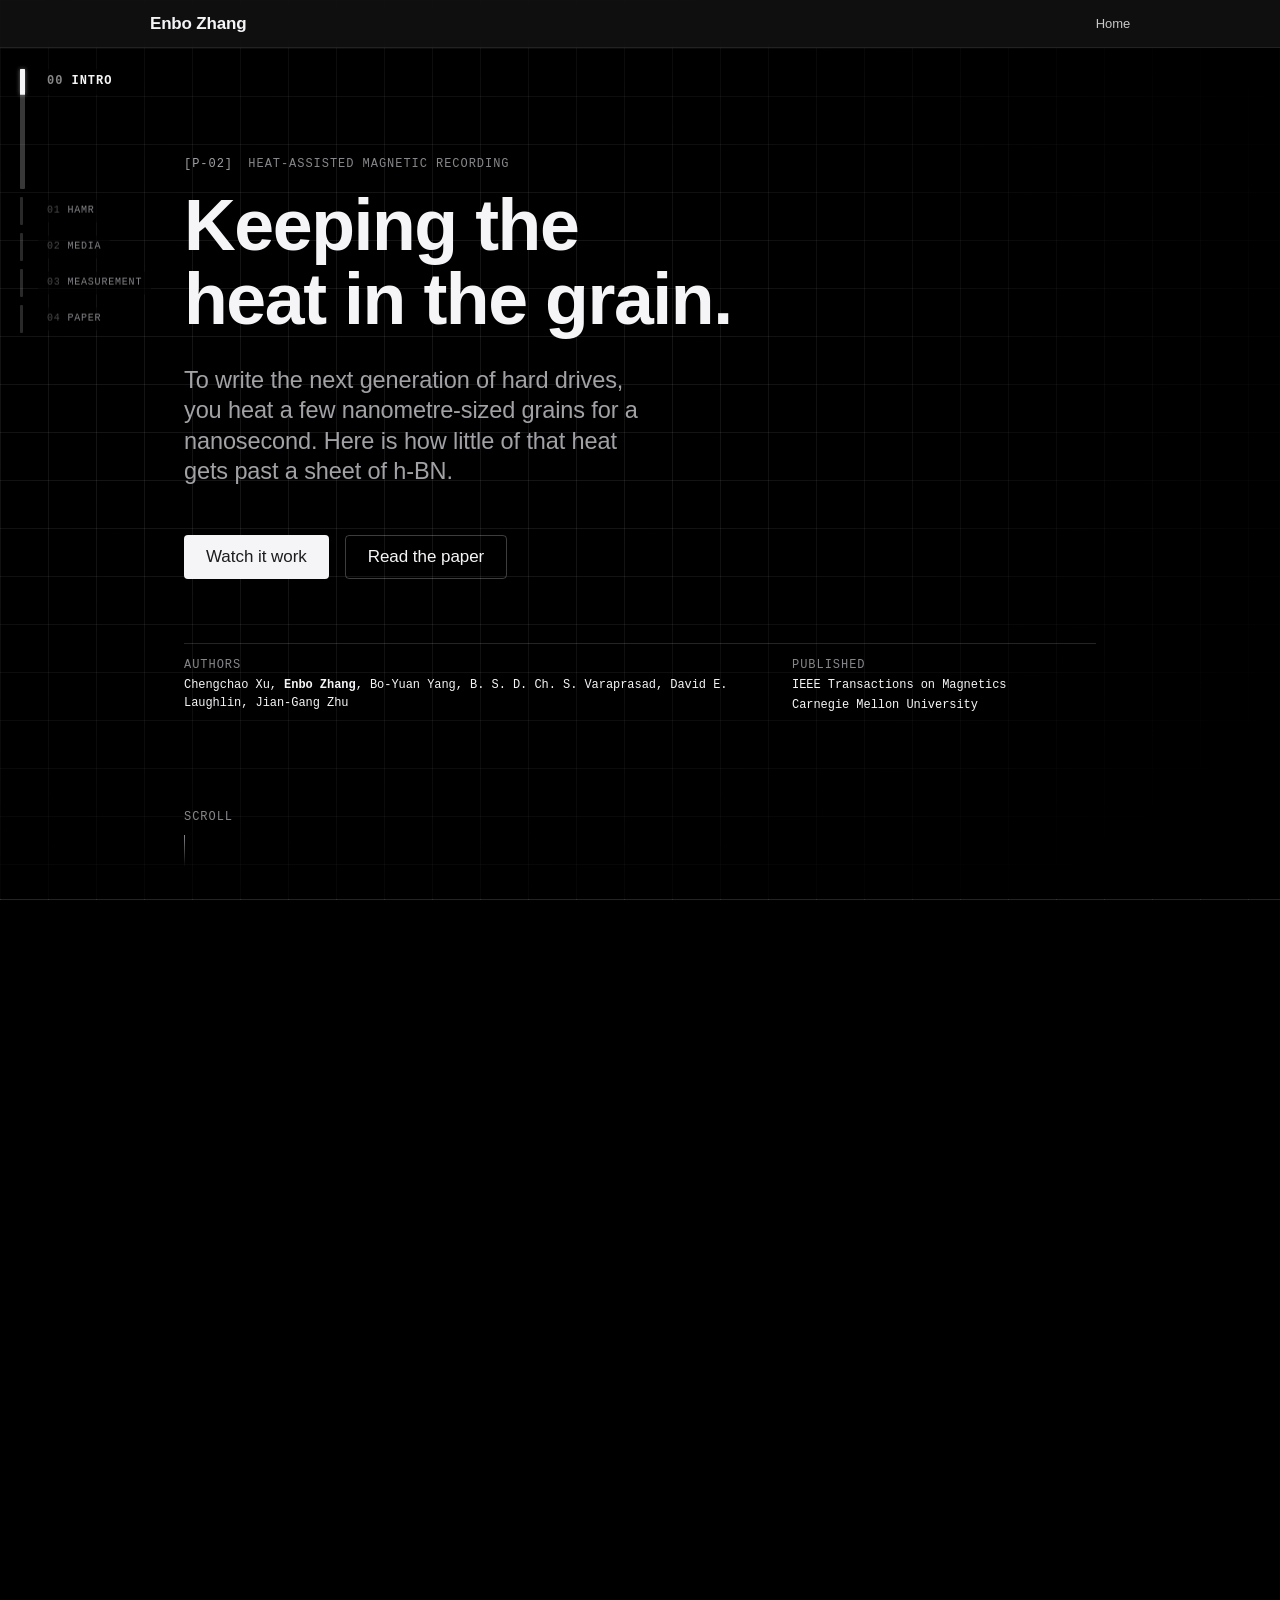
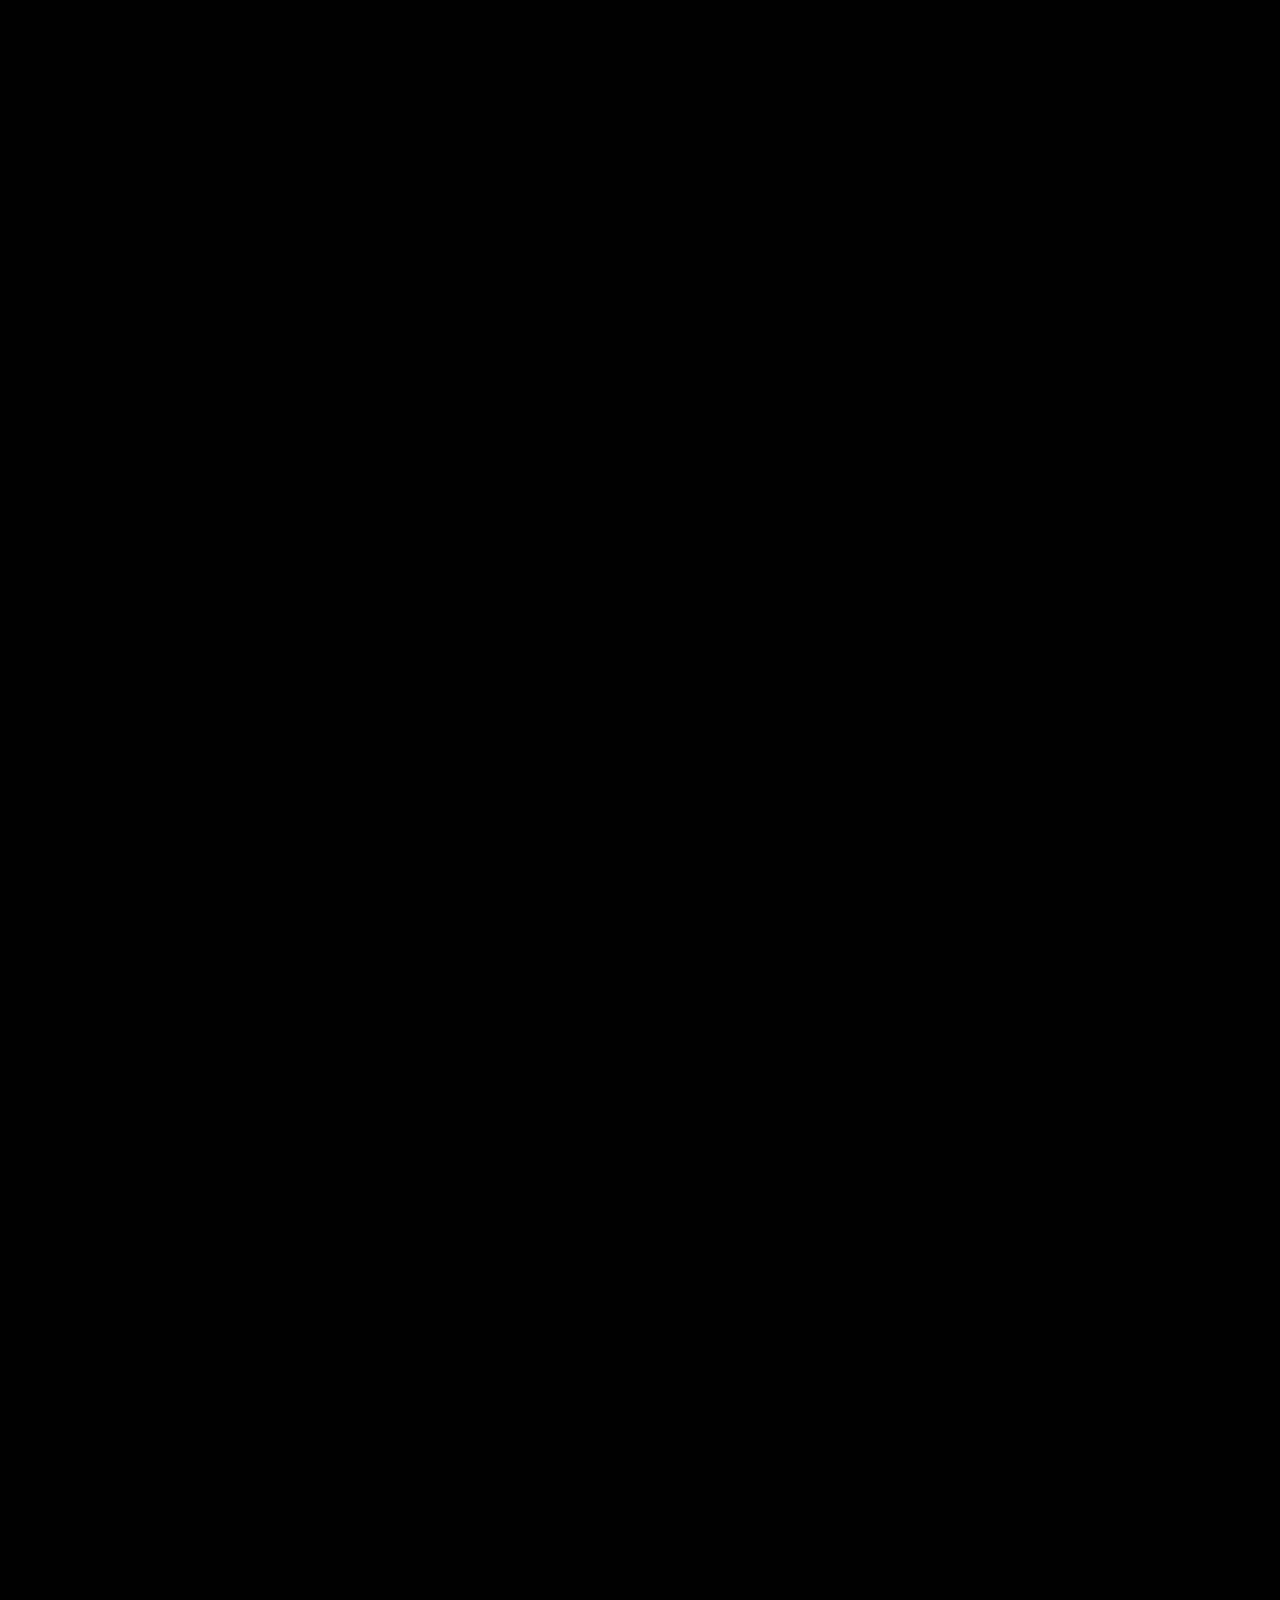
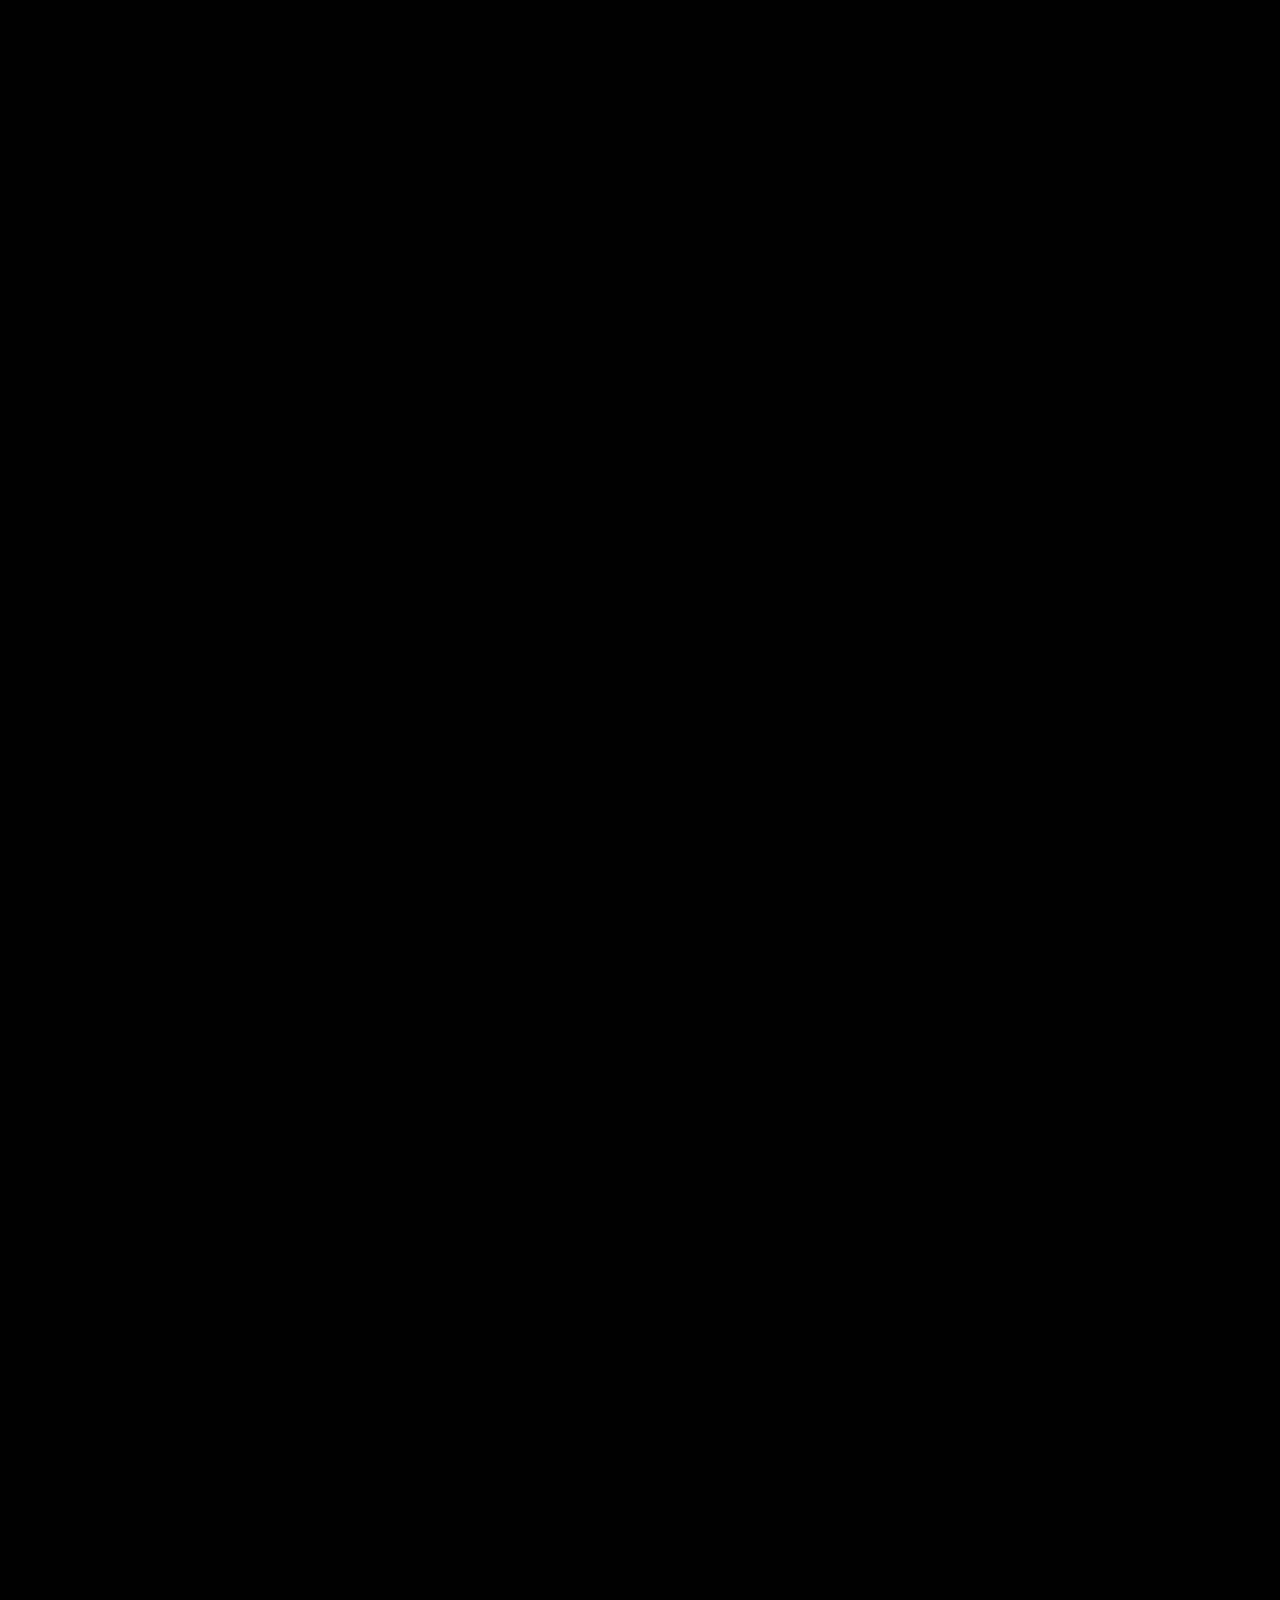
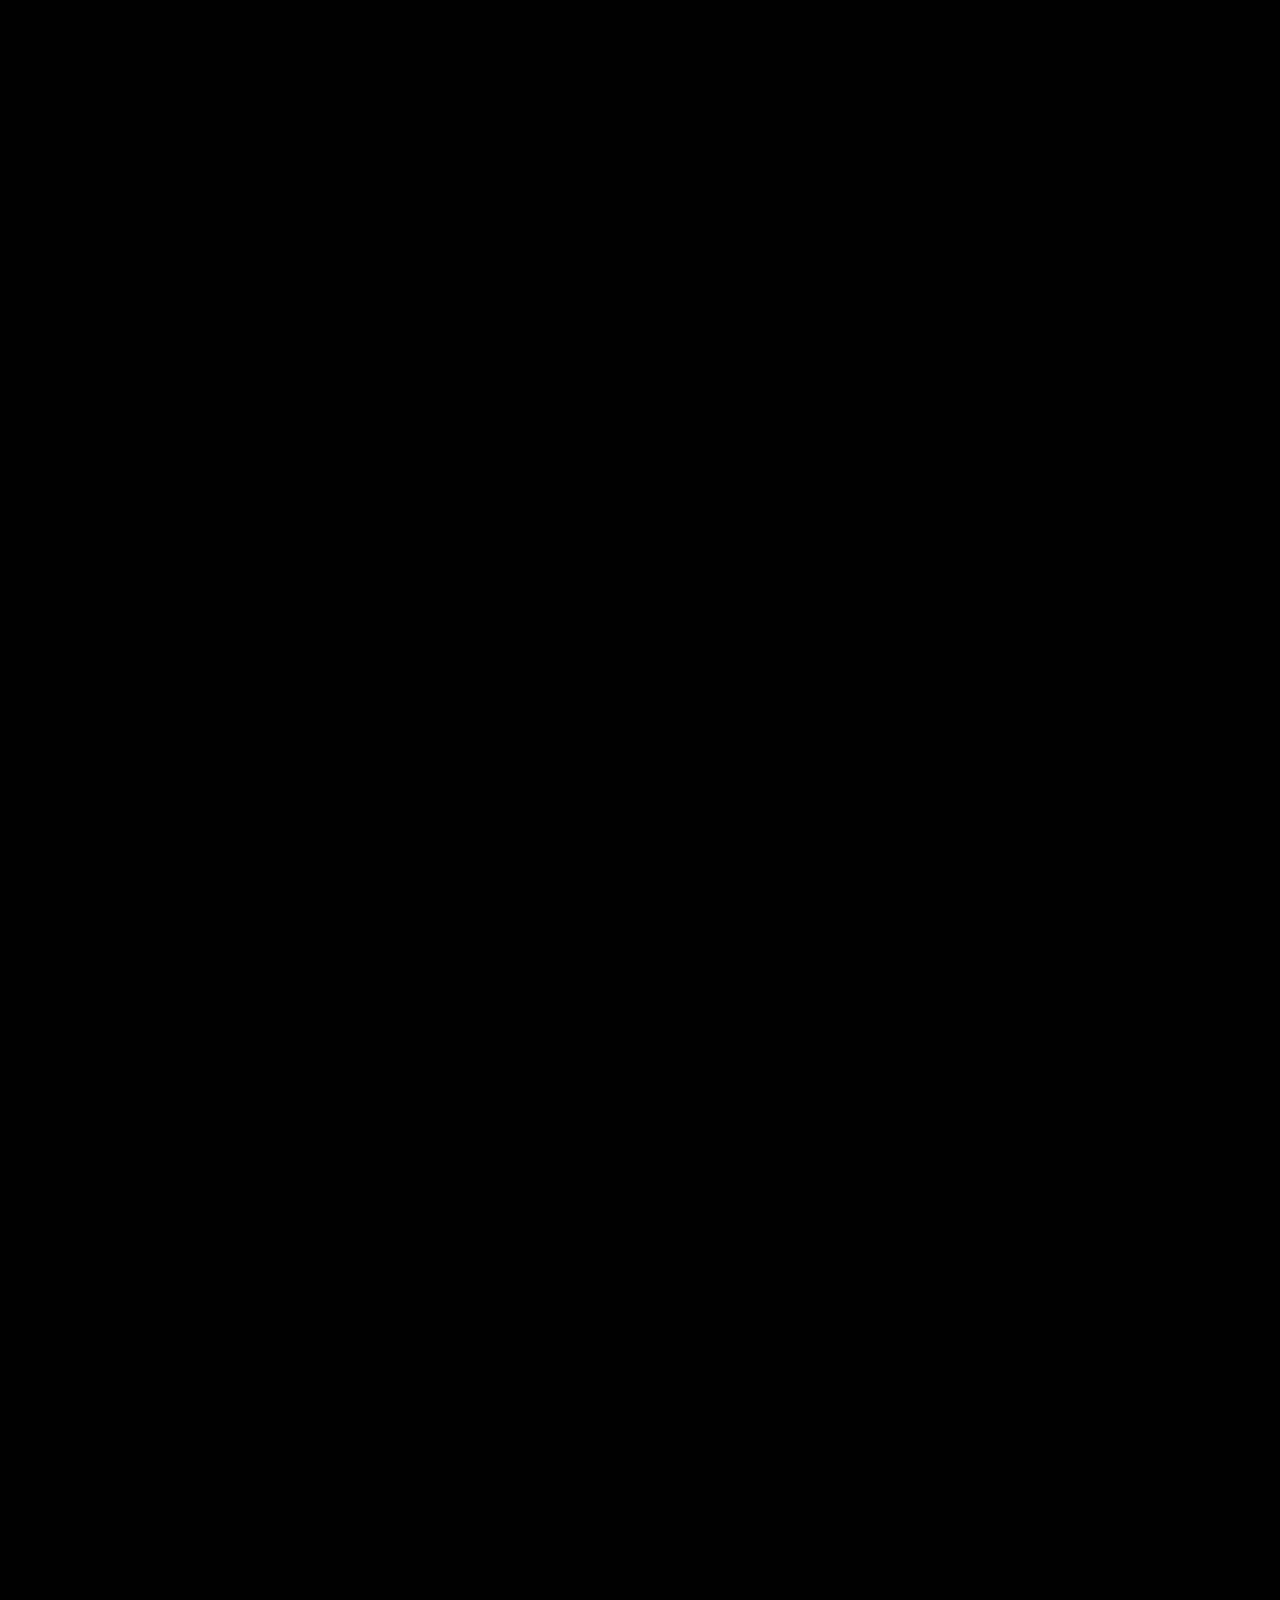
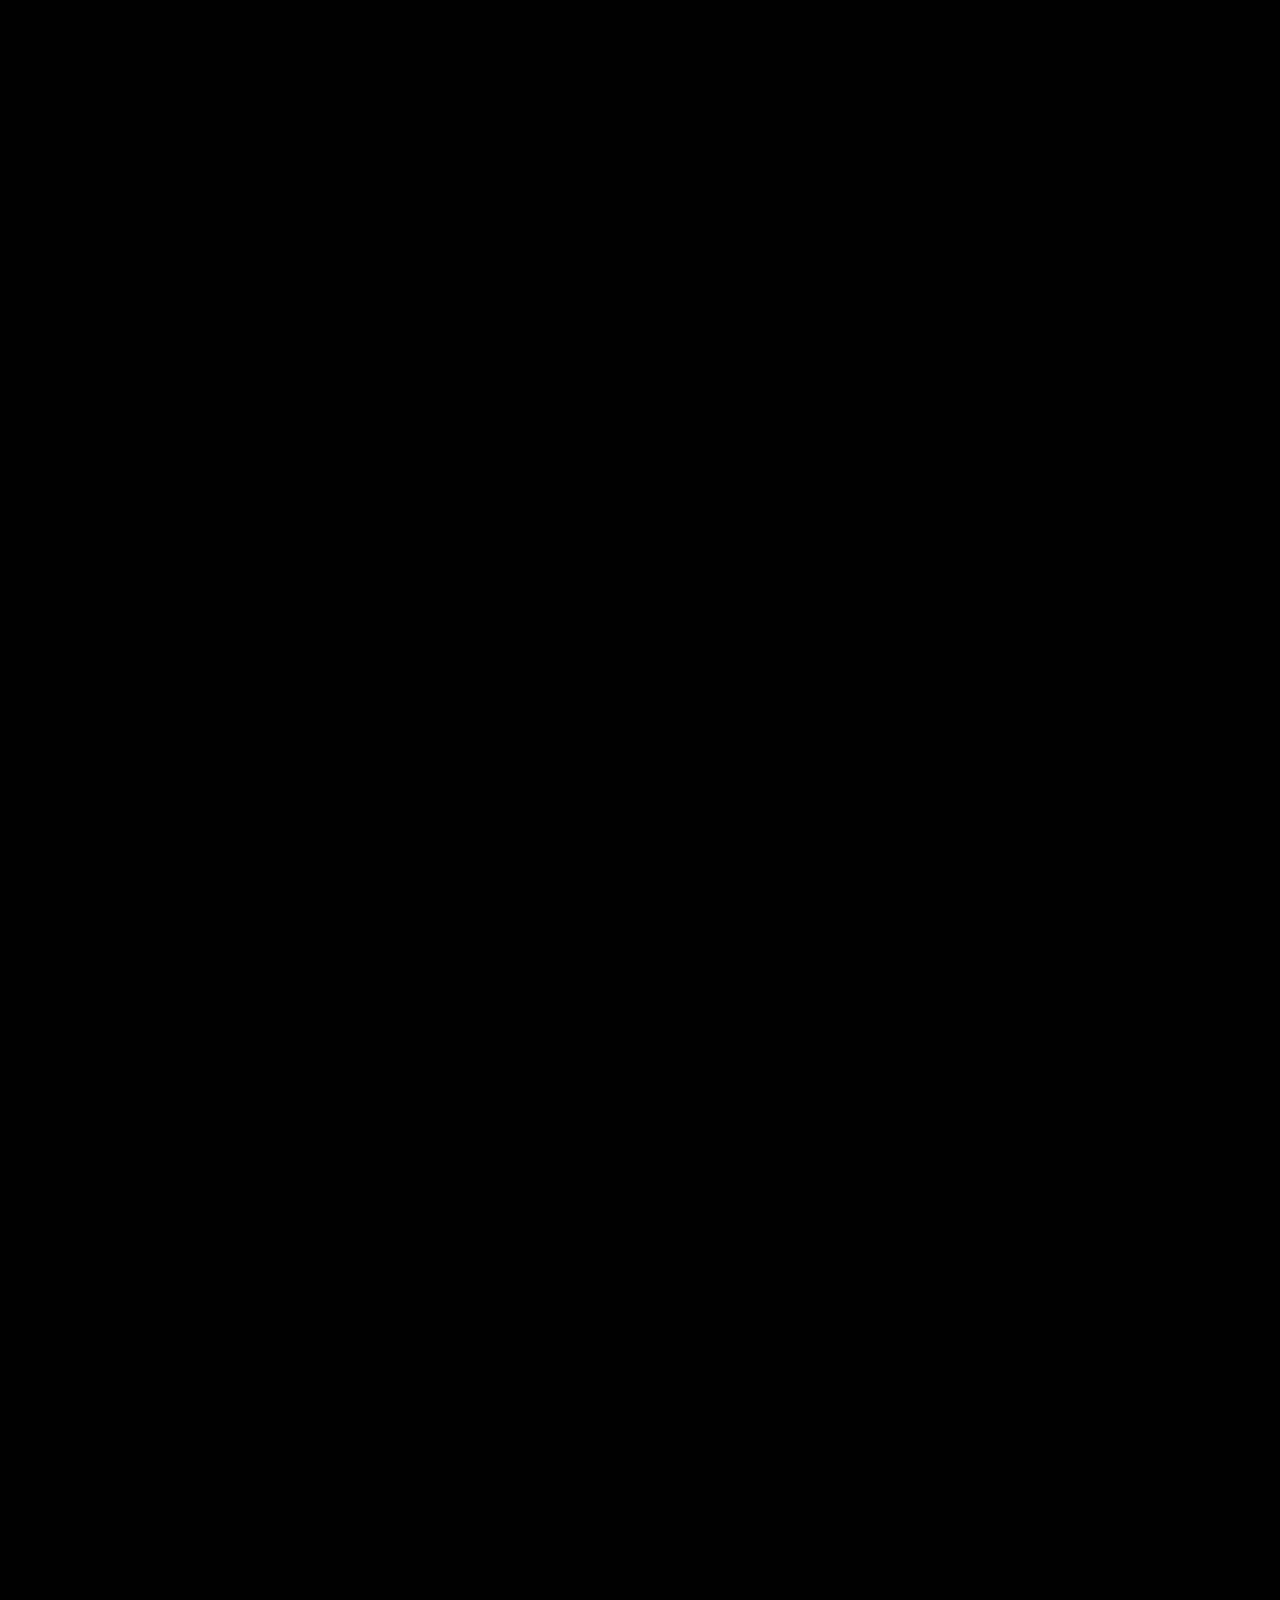
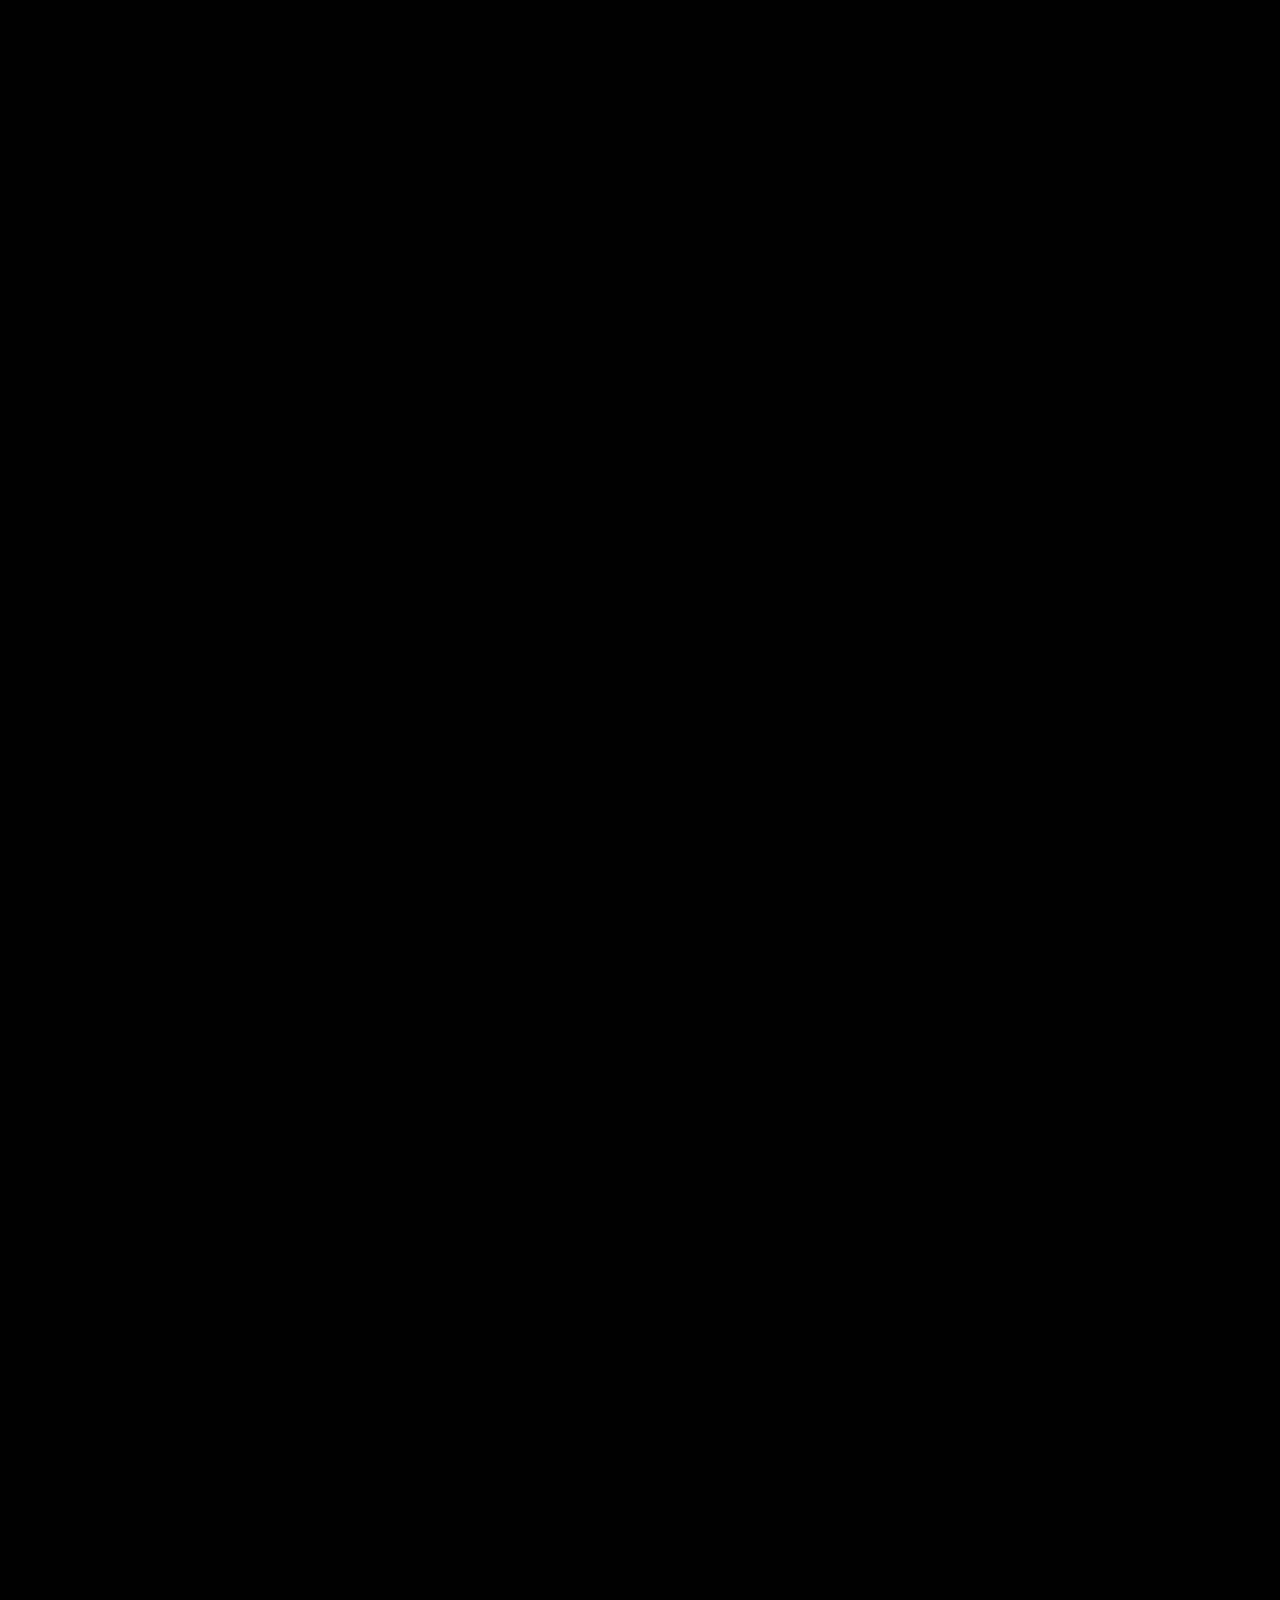
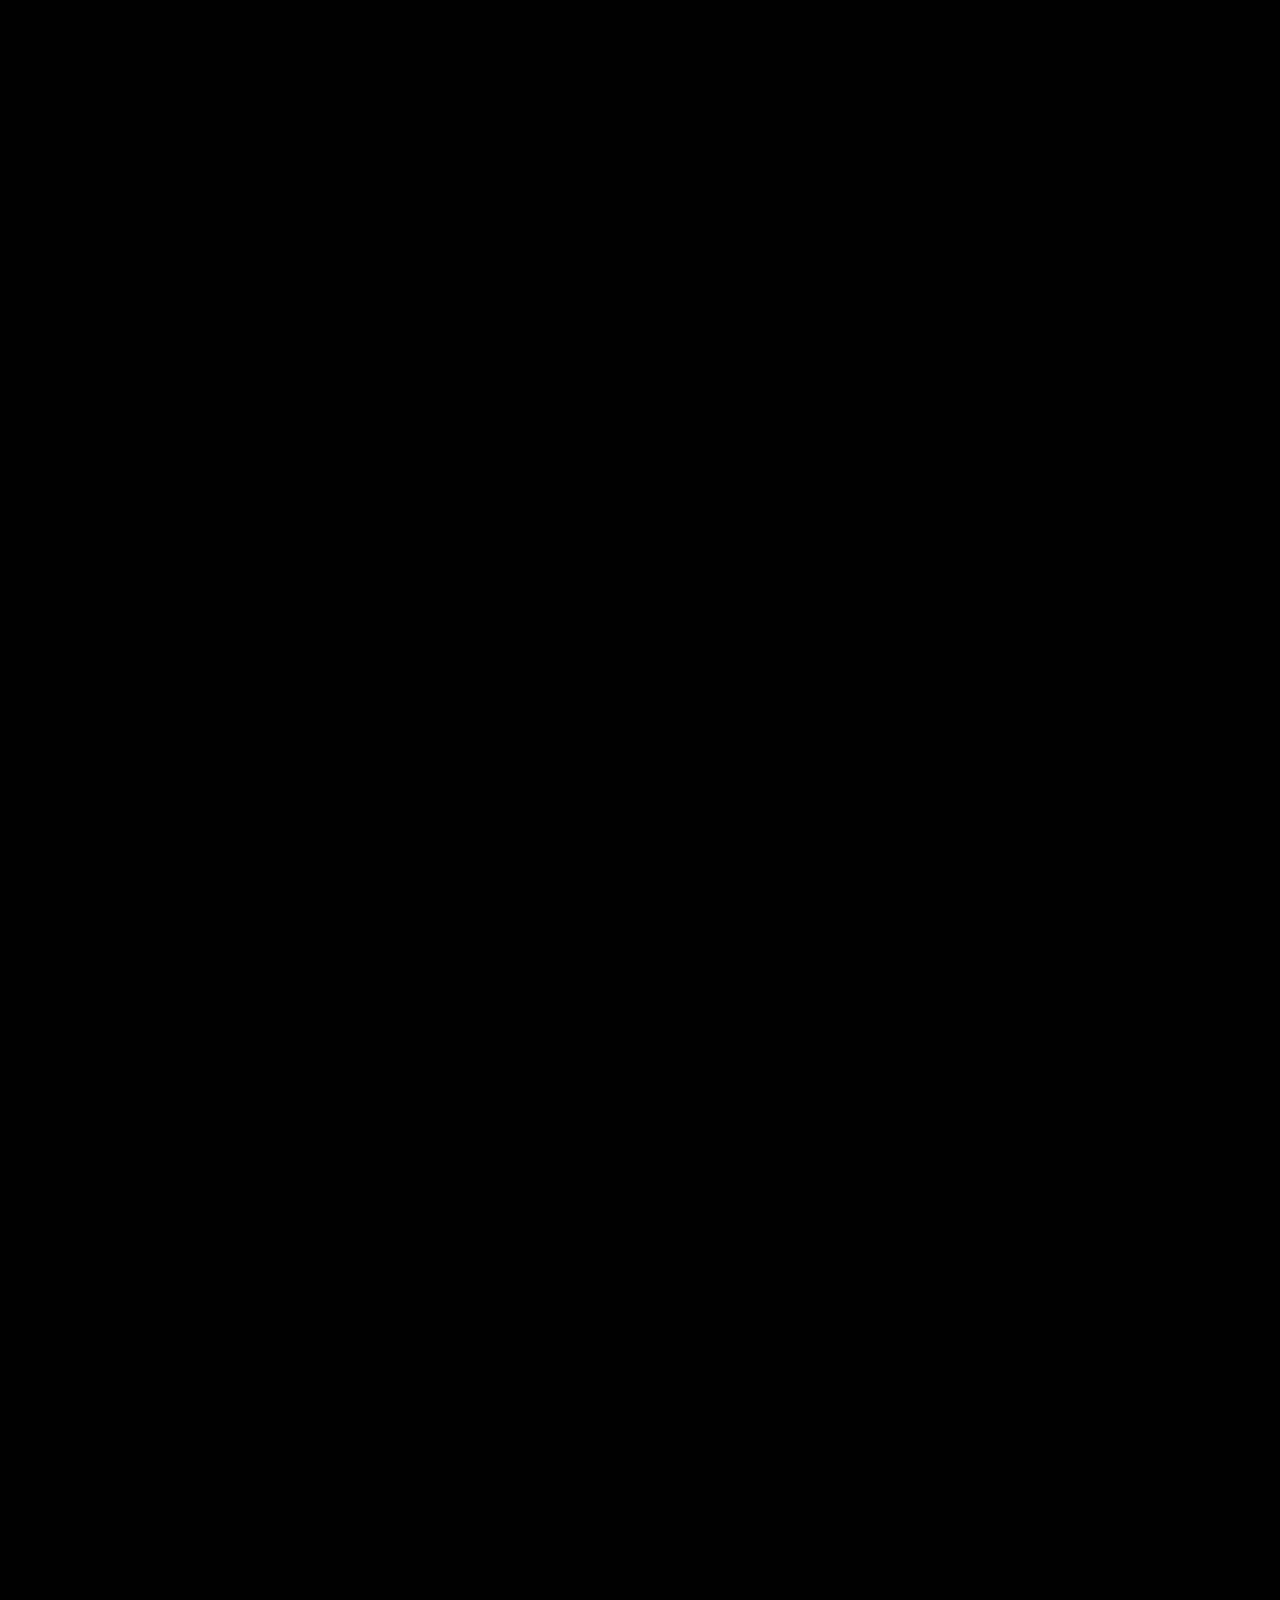
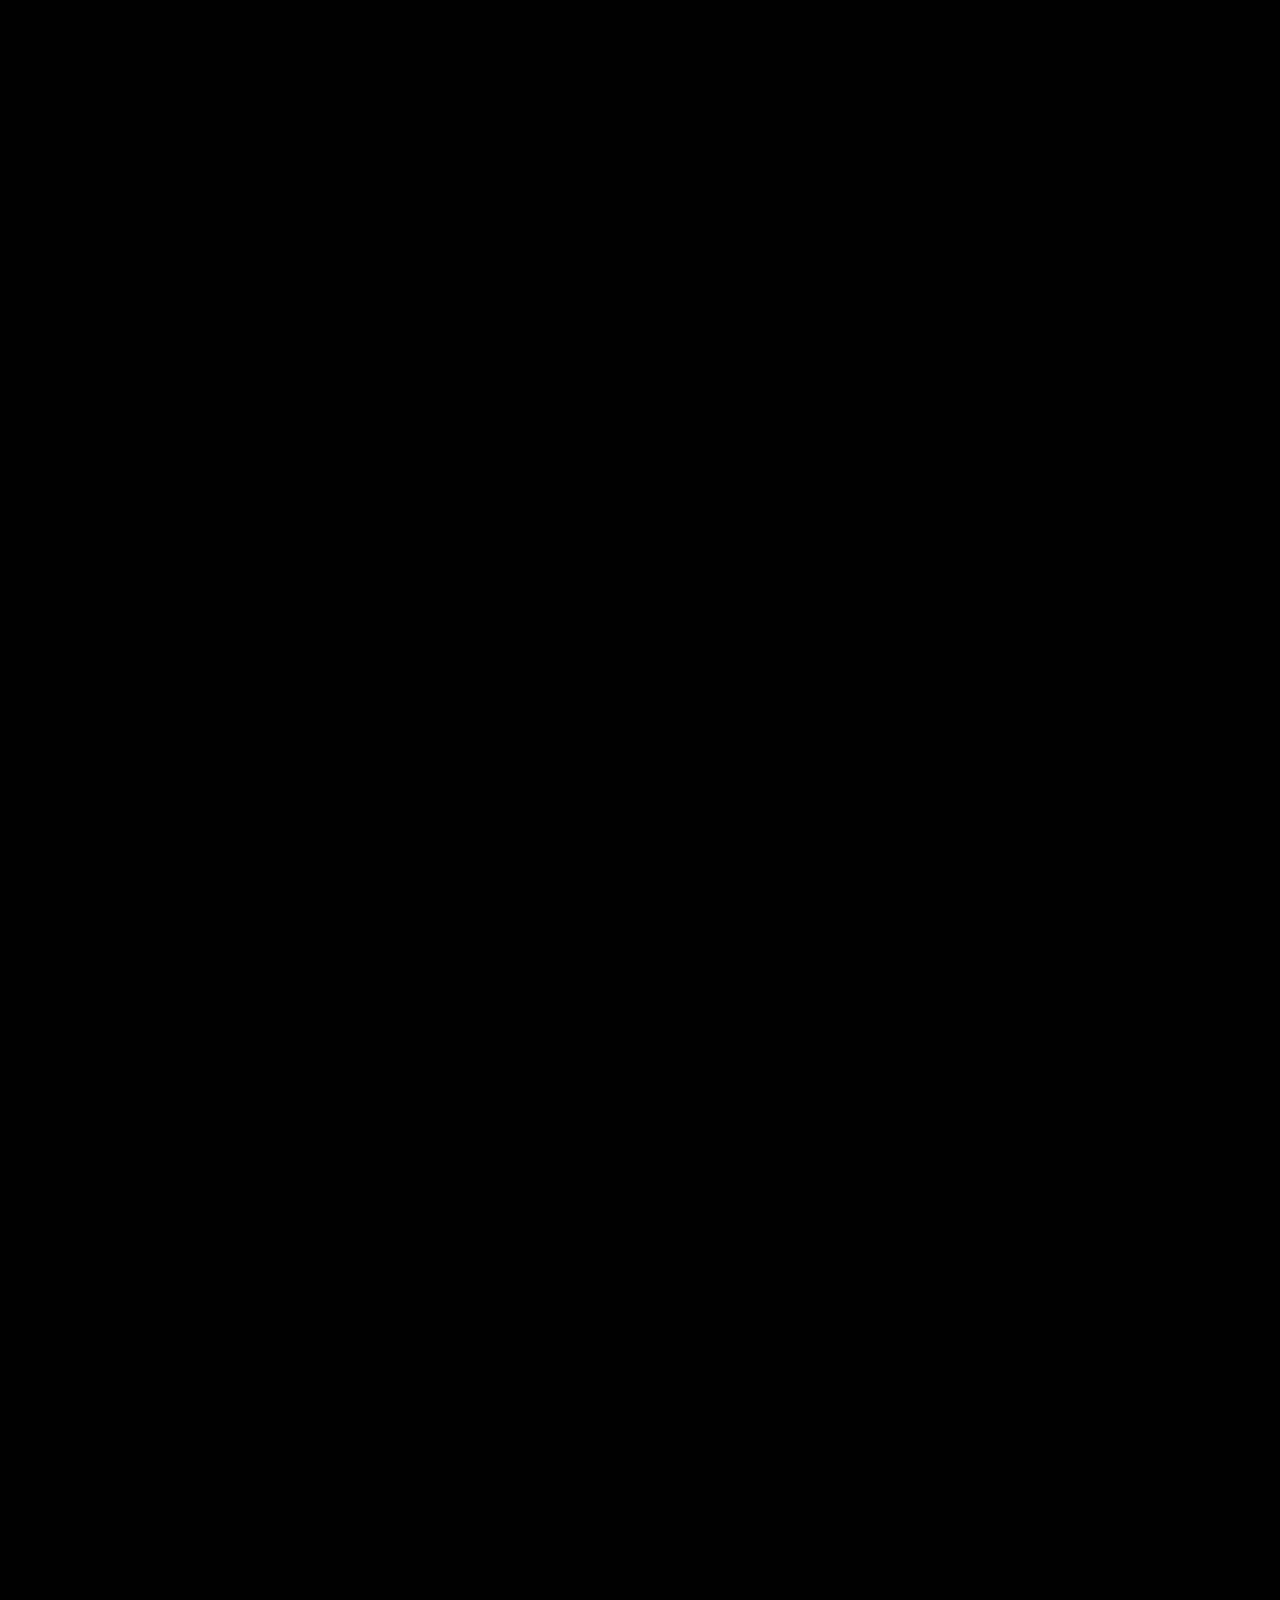
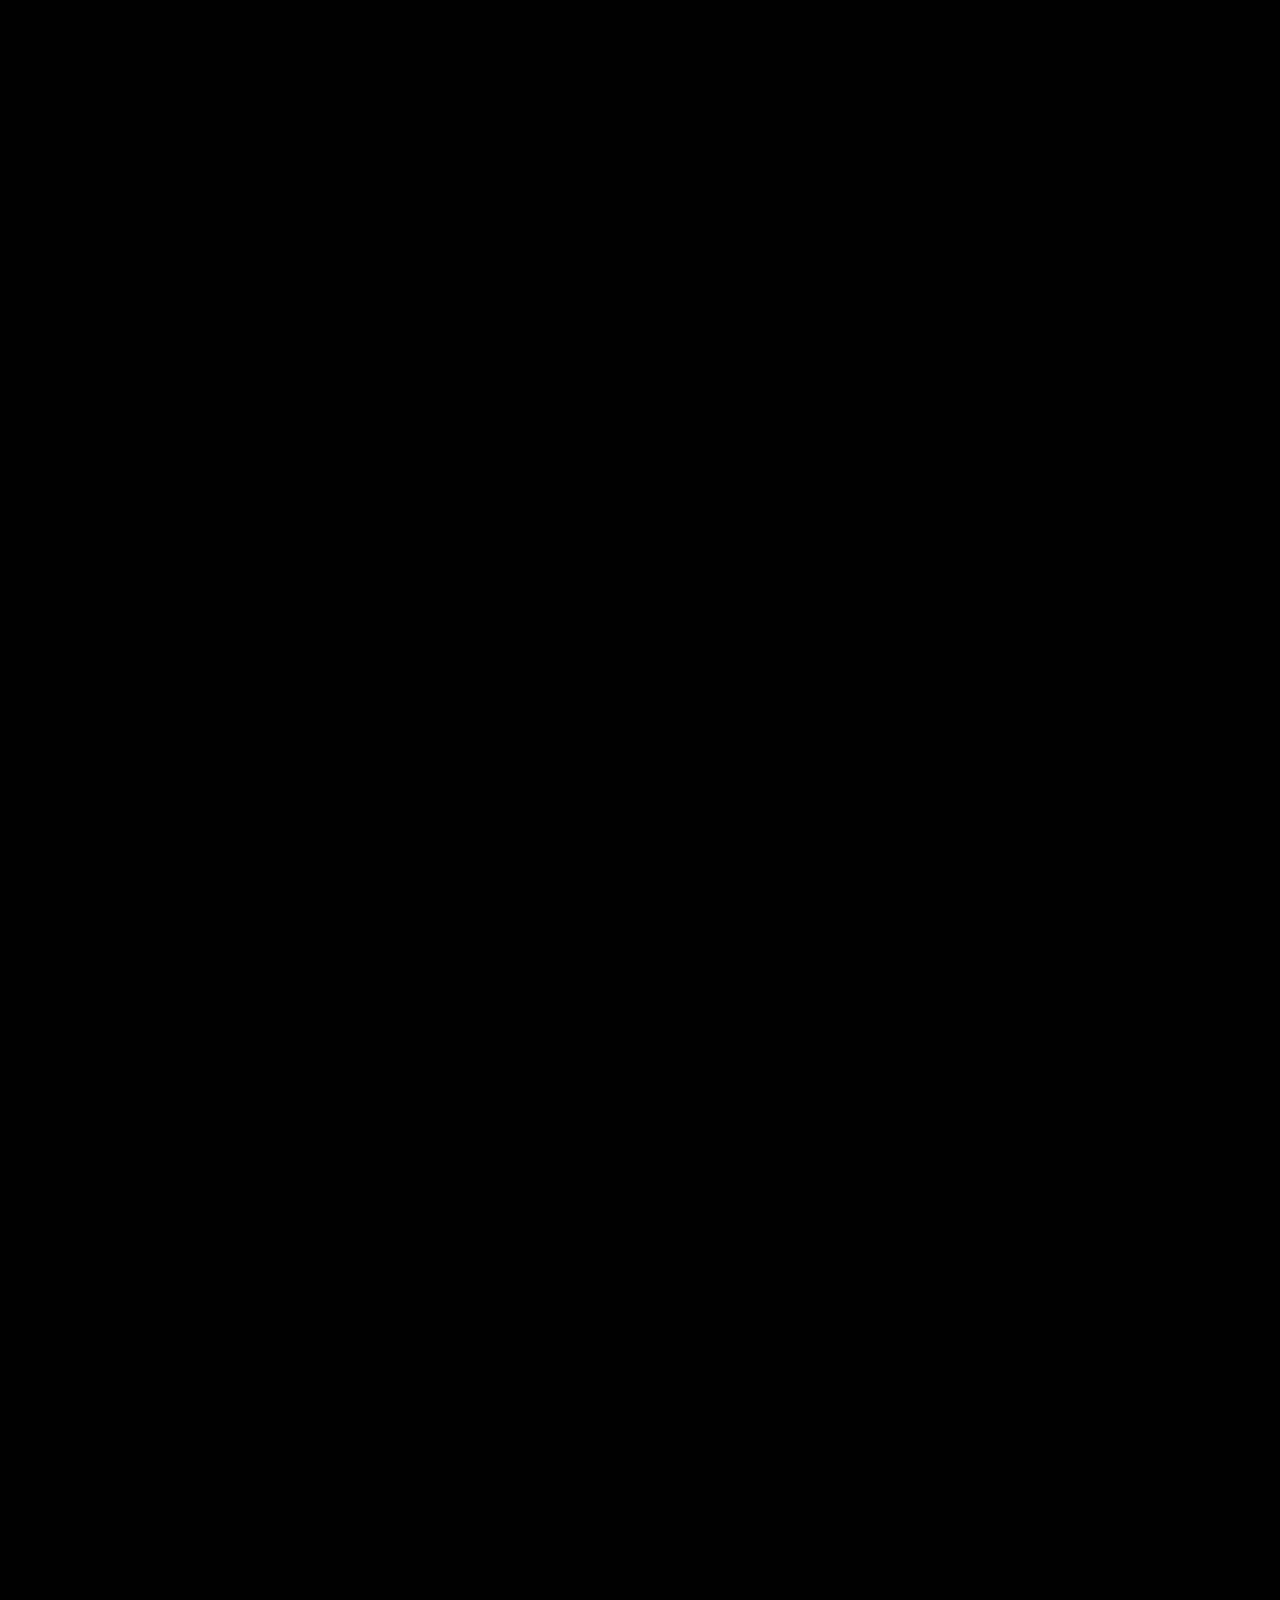
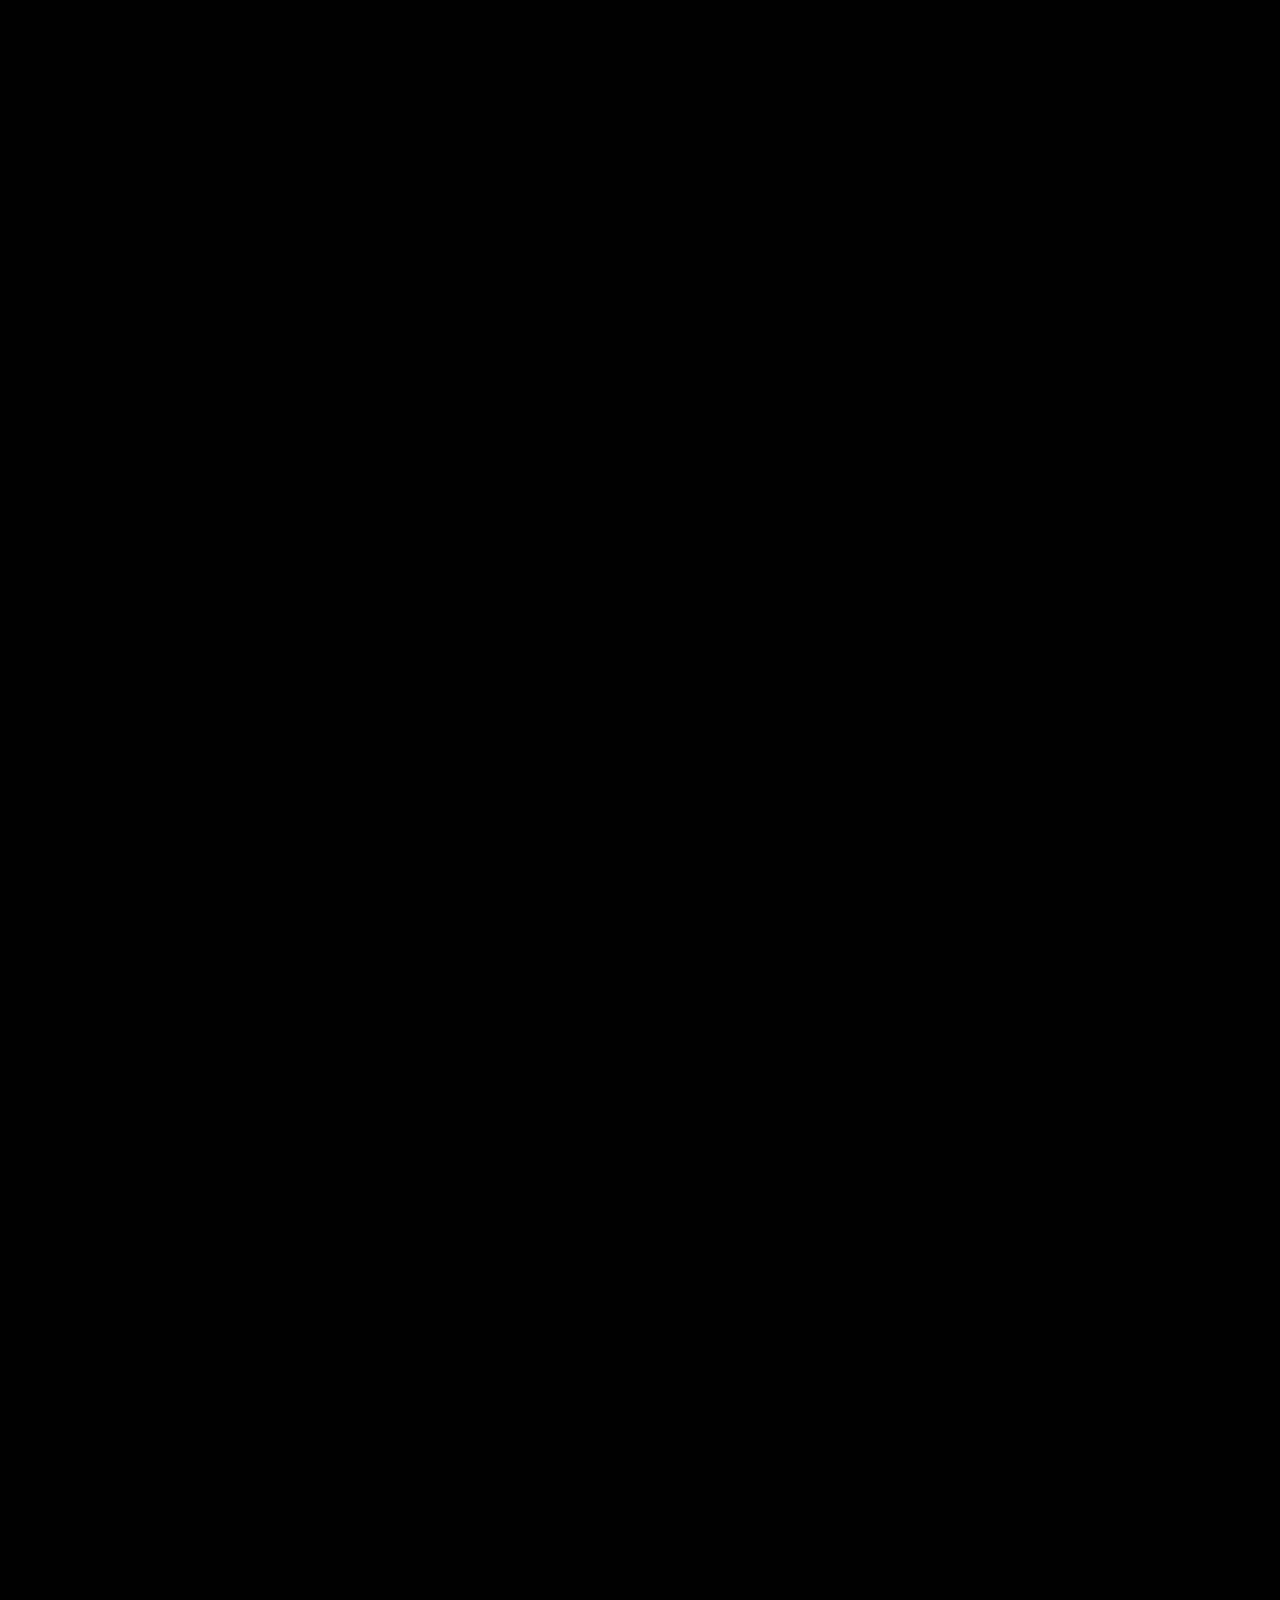
==== projects/hamr-thermal/index.html @ 7265e804 "Personal site: first release Co-Authored-By: Claude Opus 5.5 <noreply@anthropic.com>" ====
<!doctype html>
<html lang="en" class="no-js">
<head>
  <meta charset="utf-8">
  <meta name="viewport" content="width=device-width, initial-scale=1, viewport-fit=cover">
  <meta http-equiv="Content-Security-Policy" content="default-src 'self'; script-src 'self' 'sha256-5r0ceAi77ofyhKluuUBJUzdOIMc4aEZR9Xlgif5W6zg=' 'sha256-qPX4BtIQ1eOif35UrDZ7IRTYyquZhpJFLSPXLKWkf84='; style-src 'self'; img-src 'self' data:; font-src 'self'; connect-src 'self'; object-src 'none'; base-uri 'self'; form-action 'none'">
  <title>Keeping the heat in the grain — Enbo Zhang</title>
  <meta name="description" content="Heat-assisted magnetic recording, FePt media walled by h-BN, and a 3ω measurement of how little heat crosses an FePt/h-BN interface. A project by Enbo Zhang.">
  <meta name="theme-color" content="#000000">
  <meta name="color-scheme" content="dark">
  <meta property="og:type" content="article">
  <meta property="og:title" content="Keeping the heat in the grain — Enbo Zhang">
  <meta property="og:description" content="Heat-assisted magnetic recording, FePt media walled by h-BN, and a 3ω measurement of how little heat crosses an FePt/h-BN interface.">
  <meta name="twitter:card" content="summary">
  <link rel="icon" href="data:image/svg+xml,%3Csvg xmlns='http://www.w3.org/2000/svg' viewBox='0 0 64 64'%3E%3Crect width='64' height='64' rx='14' fill='%23000'/%3E%3Ccircle cx='32' cy='32' r='20' fill='%23781c6d'/%3E%3Ccircle cx='32' cy='32' r='13' fill='%23ed6925'/%3E%3Ccircle cx='32' cy='32' r='6' fill='%23fcffa4'/%3E%3C/svg%3E">
  <script>document.documentElement.className='js';</script>
  <script type="importmap">{"imports":{"three":"../../assets/vendor/three/build/three.module.js","three/addons/":"../../assets/vendor/three/examples/jsm/"}}</script>
  <link rel="modulepreload" href="../../assets/vendor/three/build/three.module.js">
  <link rel="stylesheet" href="../../assets/css/tokens.css">
  <link rel="stylesheet" href="../../assets/css/site.css">
  <script type="module" src="../../assets/js/site.js"></script>
</head>
<body class="page-project page-hamr">
  <a class="skip-link" href="#main">Skip to content</a>

  <header class="gnav">
    <nav class="gnav__inner" aria-label="Main">
      <a class="gnav__name" href="../../index.html">Enbo Zhang</a>
      <a class="gnav__home" href="../../index.html">Home</a>
    </nav>
    <nav class="gnav__rail" aria-label="Sections">
      <a class="rail__seg" href="#overview"><span class="rail__label"><span class="rail__num">00</span> Intro</span><span class="rail__track"><span class="rail__fill"></span></span></a>
      <a class="rail__seg" href="#ch-hamr"><span class="rail__label"><span class="rail__num">01</span> HAMR</span><span class="rail__track"><span class="rail__fill"></span></span></a>
      <a class="rail__seg" href="#ch-media"><span class="rail__label"><span class="rail__num">02</span> Media</span><span class="rail__track"><span class="rail__fill"></span></span></a>
      <a class="rail__seg" href="#ch-measure"><span class="rail__label"><span class="rail__num">03</span> Measurement</span><span class="rail__track"><span class="rail__fill"></span></span></a>
      <a class="rail__seg" href="#paper"><span class="rail__label"><span class="rail__num">04</span> Paper</span><span class="rail__track"><span class="rail__fill"></span></span></a>
    </nav>
  </header>

  <main id="main">
    <!-- Hero -->
    <section id="overview" class="hero hero--project" aria-labelledby="hero-title">
      <p class="eyebrow lab-label"><span class="lab-index">[P-02]</span> Heat-assisted magnetic recording</p>
      <h1 class="hero__title" id="hero-title">Keeping the heat in the grain.</h1>
      <p class="hero__sub">To write the next generation of hard drives, you heat a few nanometre-sized grains for a nanosecond. Here is how little of that heat gets past a sheet of h-BN.</p>
      <div class="cta-row">
        <a class="btn btn--primary" href="#ch-hamr">Watch it work</a>
        <a class="btn btn--secondary" href="#paper">Read the paper</a>
      </div>
      <dl class="hero__spec hero__spec--3">
        <div><dt>Authors</dt><dd>Chengchao Xu, <strong>Enbo Zhang</strong>, Bo-Yuan Yang, B. S. D. Ch. S. Varaprasad, David E. Laughlin, Jian-Gang Zhu</dd></div>
        <div><dt>Published</dt><dd>IEEE Transactions on Magnetics</dd><dd>Carnegie Mellon University</dd></div>
      </dl>
      <div class="hero__cue" aria-hidden="true">Scroll</div>
    </section>

    <!-- Statement -->
    <section id="statement" class="section statement" aria-labelledby="statement-title">
      <div class="container">
        <div class="lockup" data-reveal>
          <h2 class="headline headline--display" id="statement-title">A sharp bit needs a sharp hot spot.</h2>
          <p class="subhead">Heat that leaks sideways blurs the edge of every bit. Walls of h-BN between the grains could stop it — if heat really struggles to cross them. We measured how much it does.</p>
        </div>
      </div>
    </section>

    <!-- Chapter 1: HAMR -->
    <section id="ch-hamr" class="section chapter" aria-labelledby="ch-hamr-title">
      <div class="container">
        <div class="lockup" data-reveal>
          <p class="eyebrow c-heat">Chapter 1</p>
          <h2 class="headline" id="ch-hamr-title">Writing with heat.</h2>
          <p class="subhead">A laser, a gold antenna and a magnet, all on a slider flying nanometres above the disk.</p>
        </div>
      </div>
    </section>

    <section id="scene-write" data-pace="0:0 0.09:0.095 0.21:0.289 0.32:0.538 0.44:0.633 0.53:0.703 0.72:0.809 0.87:0.935 1:1" class="scene" data-scene="hamr-write" aria-labelledby="scene-write-title">
      <h2 class="visually-hidden" id="scene-write-title">How heat-assisted magnetic recording writes a bit</h2>
      <div class="scene__sticky">
        <canvas class="scene__canvas" aria-hidden="true"></canvas>
        <div class="scene__fade scene__fade--top"></div>
        <div class="scene__fade scene__fade--bottom"></div>
        <div class="scene__beats">
          <div class="beat beat--bottom" data-start="0.02" data-end="0.20">
            <p class="beat__eyebrow">The drive</p>
            <h3 class="beat__title">A head, flying over a spinning disk.</h3>
            <p class="beat__text">The slider rides on a cushion of air, nanometres above the surface. Everything that writes a bit sits at its trailing edge.</p>
          </div>
          <div class="beat beat--bottom" data-start="0.24" data-end="0.44">
            <p class="beat__eyebrow">Laser to antenna</p>
            <h3 class="beat__title">Light, squeezed below its own size.</h3>
            <p class="beat__text">A laser diode feeds a waveguide down to a <span class="c-gold">near-field transducer</span>: a tiny gold antenna that focuses the light into a spot far smaller than its wavelength.</p>
          </div>
          <div class="beat beat--bottom" data-start="0.48" data-end="0.74">
            <p class="beat__eyebrow">Heat, write, freeze</p>
            <h3 class="beat__title">Too stable to write — until it's <span class="c-heat">hot</span>.</h3>
            <p class="beat__text">FePt grains hold their magnetization so firmly that no head field can flip them at room temperature. The spot heats a few grains past their Curie point, the write pole sets them, and they freeze as they cool.</p>
          </div>
          <div class="beat beat--bottom" data-start="0.78" data-end="1.00">
            <p class="beat__eyebrow">The thermal gradient</p>
            <h3 class="beat__title">The edge of the heat is the edge of the bit.</h3>
            <p class="beat__text">Each bit freezes where the temperature falls through the Curie point. The steeper that fall, the sharper and more evenly placed the bits.</p>
          </div>
        </div>
        <div class="scene__fallback">
          <p>The interactive 3D view isn't available in this browser. In heat-assisted magnetic recording, a laser on the slider feeds a gold near-field transducer that heats a few grains of FePt media past their Curie point; the write pole sets their magnetization and the bits freeze as the grains cool.</p>
        </div>
      </div>
    </section>

    <!-- Chapter 2: Media -->
    <section id="ch-media" class="section chapter" aria-labelledby="ch-media-title">
      <div class="container">
        <div class="lockup" data-reveal>
          <p class="eyebrow c-hbn">Chapter 2</p>
          <h2 class="headline" id="ch-media-title">A medium with walls of h-BN.</h2>
          <p class="subhead">Grains of FePt, each wrapped in a few atomic sheets of hexagonal boron nitride.</p>
        </div>
      </div>
    </section>

    <section id="scene-media" data-pace="0:0 0.2:0.142 0.31:0.33 0.46:0.44 0.57:0.636 0.64:0.69 0.78:0.81 0.9:0.937 1:1" class="scene scene--has-controls" data-scene="hamr-media" aria-labelledby="scene-media-title">
      <h2 class="visually-hidden" id="scene-media-title">How h-BN grain boundaries keep the hot spot sharp</h2>
      <div class="scene__sticky">
        <canvas class="scene__canvas" aria-hidden="true"></canvas>
        <div class="scene__fade scene__fade--top"></div>
        <div class="scene__fade scene__fade--bottom"></div>
        <div class="scene__beats">
          <div class="beat beat--top-left beat--top-mobile" data-start="0.02" data-end="0.22">
            <p class="beat__eyebrow">The film</p>
            <h3 class="beat__title">Billions of tiny magnets.</h3>
            <p class="beat__text">The recording layer is a mosaic of columnar FePt grains, each magnetized up or down. Underneath, a heat sink pulls heat away.</p>
          </div>
          <div class="beat beat--top-left beat--flip beat--top-mobile" data-start="0.27" data-end="0.48">
            <p class="beat__eyebrow">Inside a grain</p>
            <h3 class="beat__title">Ordered metal, layered walls.</h3>
            <p class="beat__text">In L1₀ FePt, iron and platinum stack in alternating atomic planes — the source of its huge stability. Between the grains, <span class="c-hbn">h-BN</span> lies in thin, layered sheets.</p>
          </div>
          <div class="beat beat--top-left beat--flip beat--top-mobile" data-start="0.52" data-end="0.78">
            <p class="beat__eyebrow">Heat it</p>
            <h3 class="beat__title">Heat goes down, not sideways.</h3>
            <p class="beat__text">h-BN carries heat well along its sheets but poorly across them. Walled in, the heated grains dump their heat into the sink below instead of warming their neighbours.</p>
          </div>
          <div class="beat beat--bottom beat--compact beat--corner-bl" data-start="0.82" data-end="1.00">
            <p class="beat__eyebrow">Compare</p>
            <h3 class="beat__title">h-BN or carbon?</h3>
            <p class="beat__text">With a conventional carbon boundary, heat spreads sideways and the hot spot's edge goes soft.</p>
          </div>
        </div>
        <div class="scene__controls" data-show-from="0.82">
          <div class="segmented" role="radiogroup" aria-label="Grain boundary" data-param="boundary" data-target="#scene-media" data-seed="false" data-reset="auto" data-caption="#boundary-caption">
            <span class="segmented__thumb" aria-hidden="true"></span>
            <button type="button" role="radio" aria-checked="true" data-value="hbn" data-caption-text="h-BN walls: a tight hot spot.">h-BN</button>
            <button type="button" role="radio" aria-checked="false" data-value="carbon" data-caption-text="Carbon boundaries: heat leaks sideways.">Carbon</button>
          </div>
          <p class="scene__controls-caption" id="boundary-caption" aria-live="polite">h-BN walls: a tight hot spot.</p>
        </div>
        <div class="scene__fallback">
          <p>The interactive 3D view isn't available in this browser. The recording layer is made of columnar L1₀ FePt grains separated by layered h-BN. Because heat crosses h-BN sheets poorly, a heated grain sends its heat down into the heat sink rather than sideways into its neighbours, keeping the hot spot sharp.</p>
        </div>
      </div>
    </section>

    <!-- Chapter 3: Measurement -->
    <section id="ch-measure" class="section chapter" aria-labelledby="ch-measure-title">
      <div class="container">
        <div class="lockup" data-reveal>
          <p class="eyebrow c-gold">Chapter 3</p>
          <h2 class="headline" id="ch-measure-title">Measuring heat across a few atoms.</h2>
          <p class="subhead">Stack the interface many times over, then time how heat gets through it.</p>
        </div>
      </div>
    </section>

    <section id="scene-measure" data-pace="0:0 0.18:0.127 0.3:0.225 0.44:0.323 0.56:0.441 0.68:0.526 0.735:0.689 0.785:0.863 1:1" class="scene" data-scene="three-omega" aria-labelledby="scene-measure-title">
      <h2 class="visually-hidden" id="scene-measure-title">The differential 3ω measurement of an h-BN/FePt multilayer</h2>
      <div class="scene__sticky">
        <canvas class="scene__canvas" aria-hidden="true"></canvas>
        <div class="scene__fade scene__fade--top"></div>
        <div class="scene__fade scene__fade--bottom"></div>
        <div class="scene__beats">
          <div class="beat beat--top-left beat--top-mobile" data-start="0.02" data-end="0.20">
            <p class="beat__eyebrow">The sample</p>
            <h3 class="beat__title">One interface, repeated.</h3>
            <p class="beat__text">Thin h-BN and L1₀ FePt layers, sputtered in turn on silicon. More periods means more interfaces for the heat to cross. A gold heater line sits on top.</p>
          </div>
          <div class="beat beat--bottom beat--top-mobile" data-start="0.24" data-end="0.44">
            <p class="beat__eyebrow">The 3ω method</p>
            <h3 class="beat__title">Drive at ω. Heat at 2ω. Listen at 3ω.</h3>
            <p class="beat__text">An AC current heats the line twice per cycle. Its resistance follows the temperature, so a faint voltage appears at three times the drive frequency — a thermometer built into the heater.</p>
          </div>
          <div class="beat beat--top-left beat--top-mobile" data-start="0.48" data-end="0.68">
            <p class="beat__eyebrow">Differential</p>
            <h3 class="beat__title">Same heater, with and without the film.</h3>
            <p class="beat__text">A reference chip without the multilayer runs side by side. The extra temperature rise on the sample is the film's thermal resistance, and its growth with the number of periods isolates the interfaces.</p>
          </div>
          <div class="beat beat--bottom beat--compact beat--corner-br" data-start="0.79" data-end="1.00">
            <p class="beat__eyebrow">At the interface</p>
            <h3 class="beat__title">Heat bounces off a van der Waals gap.</h3>
            <p class="beat__text">h-BN binds to FePt only weakly. Most lattice vibrations reach the gap and reflect, so very little heat crosses each interface.</p>
          </div>
        </div>
        <div class="scene__fallback">
          <p>The interactive 3D view isn't available in this browser. A gold heater line on an [h-BN/FePt]×N multilayer is driven by AC current at ω; it heats at 2ω and its 3ω voltage gives the temperature rise. Comparing with a reference chip without the multilayer gives the film's thermal resistance. Weak van der Waals bonding at the h-BN/FePt interfaces reflects most lattice vibrations.</p>
        </div>
      </div>
    </section>

    <!-- Results -->
    <section id="results" class="section microscope" aria-labelledby="results-title">
      <div class="container--wide">
        <div class="lockup" data-reveal>
          <p class="eyebrow">The result</p>
          <h2 class="headline" id="results-title">Very little heat gets through.</h2>
          <p class="subhead">Mostly metal, yet across the stack it conducts heat less well than window glass.</p>
        </div>
        <div class="tiles" data-reveal-group>
          <div class="tile tile--3 stat">
            <p class="stat__label">Effective conductivity, cross-plane</p>
            <p class="stat__value c-heat">0.60 W/m·K</p>
            <p class="stat__note">For the [h-BN/FePt] multilayer, from differential 3ω measurements.</p>
          </div>
          <div class="tile tile--3 stat">
            <p class="stat__label">Interface conductance</p>
            <p class="stat__value c-hbn">≈ 68 MW/m²·K</p>
            <p class="stat__note">Across FePt / h-BN / FePt at room temperature: weak van der Waals bonding.</p>
          </div>
          <div class="tile tile--2 stat">
            <p class="stat__label">Stack</p>
            <p class="stat__value">h-BN / L1₀ FePt</p>
            <p class="stat__note">Nanometre-thin layers, repeated 4 to 13 times on silicon.</p>
          </div>
          <div class="tile tile--2 stat">
            <p class="stat__label">Method</p>
            <p class="stat__value c-gold">Differential 3ω</p>
            <p class="stat__note">A heater that is also its own thermometer, against a reference chip.</p>
          </div>
          <div class="tile tile--2 stat tile--wide-md">
            <p class="stat__label">For HAMR</p>
            <p class="stat__value">Isolated grains</p>
            <p class="stat__note">Data for designing media whose grains keep their heat to themselves.</p>
          </div>
        </div>
      </div>
    </section>

    <!-- Paper -->
    <section id="paper" class="section paper" aria-labelledby="paper-title">
      <div class="container--wide">
        <div class="lockup" data-reveal>
          <p class="eyebrow">The paper</p>
          <h2 class="headline" id="paper-title">Ultralow thermal conductance across the [FePt/h-BN/FePt] interface.</h2>
          <p class="subhead">C. Xu, E. Zhang, B.-Y. Yang, B. S. D. Ch. S. Varaprasad, D. E. Laughlin, J.-G. Zhu. IEEE Transactions on Magnetics.</p>
          <div class="cta-row">
            <a class="btn btn--primary" href="https://ieeexplore.ieee.org/abstract/document/10716709" rel="noopener noreferrer" target="_blank">IEEE Xplore</a>
            <a class="btn btn--secondary" href="https://arxiv.org/abs/2406.13085" rel="noopener noreferrer" target="_blank">arXiv preprint</a>
          </div>
        </div>
      </div>
    </section>

    <!-- Role -->
    <section id="role" class="section role" aria-labelledby="role-title">
      <div class="container--wide">
        <div class="lockup" data-reveal>
          <p class="eyebrow">My role</p>
          <h2 class="headline" id="role-title">Co-author, at the Data Storage Systems Center.</h2>
          <p class="subhead">Part of the Carnegie Mellon team developing FePt-(h-BN) media for heat-assisted recording.</p>
        </div>
        <div class="tiles" data-reveal-group>
          <div class="tile tile--6 role-block">
            <ul class="role-list">
              <li><span class="role-list__tag c-heat">Recording physics</span><span class="role-list__item">From media to the thermal gradient.</span></li>
              <li><span class="role-list__tag c-gold">Thermal metrology</span><span class="role-list__item">Heat, measured electrically.</span></li>
              <li><span class="role-list__tag c-hbn">2D materials on metal</span><span class="role-list__item">Where van der Waals meets FePt.</span></li>
            </ul>
          </div>
        </div>
      </div>
    </section>

    <!-- Next -->
    <section id="next" class="section next" aria-labelledby="next-title">
      <div class="container">
        <div class="lockup" data-reveal>
          <h2 class="headline" id="next-title">Want the details?</h2>
          <p class="subhead">I'm happy to walk through HAMR, the media or the measurement.</p>
          <div class="cta-row">
            <a class="btn btn--primary" href="../../index.html#contact">Get in touch</a>
            <a class="btn btn--secondary" href="../../index.html#work">Back to all work</a>
          </div>
        </div>
      </div>
    </section>
  </main>

  <footer class="gfoot">
    <div class="container">
      <ul class="gfoot__links">
        <li><a href="../../index.html">Home</a></li>
        <li><a href="mailto:zebmail1@gmail.com">Email</a></li>
        <li><a href="https://www.linkedin.com/in/enbo-zhang-559964148/" rel="noopener noreferrer" target="_blank">LinkedIn</a></li>
      </ul>
      <div class="gfoot__row">
        <p>© 2026 Enbo Zhang.</p>
        <p>Built by hand with HTML, CSS and Three.js.</p>
      </div>
    </div>
  </footer>
</body>
</html>
---- assets/css/tokens.css ----
/* ==========================================================================
   tokens.css — Enbo Zhang personal site
   Design tokens only. Dark theme only. No selectors other than :root.
   Owner: designer agent. Consumed by site.css (web agent).
   Optional webfont: Inter from Google Fonts may be loaded as a fallback
   for non-Apple platforms (weights 400,500,600,700):
     <link rel="preconnect" href="https://fonts.googleapis.com">
     <link rel="preconnect" href="https://fonts.gstatic.com" crossorigin>
     <link href="https://fonts.googleapis.com/css2?family=Inter:wght@400;500;600;700&display=swap" rel="stylesheet">
   On macOS/iOS the system SF Pro is used and Inter is never downloaded-in-use.
   ========================================================================== */

:root {
  color-scheme: dark;

  /* ------------------------------------------------------------------------
     1. Colour — surfaces
     ------------------------------------------------------------------------ */
  --c-bg:              #000000;   /* page background (everywhere) */
  --c-surface-1:       #0b0b0d;   /* section bands, subtle lift */
  --c-surface-2:       #161617;   /* tiles / cards (Apple dark tile) */
  --c-surface-3:       #1d1d1f;   /* hovered tile, segmented track */
  --c-surface-4:       #2a2a2d;   /* segmented thumb, inputs */
  --c-surface-paper:   #f5f5f7;   /* behind paper figures (they have white bg) */
  --c-nav-bg:          rgba(22, 22, 23, 0.72);  /* translucent nav, used with backdrop blur */
  --c-scrim:           rgba(0, 0, 0, 0.88);     /* lightbox backdrop */
  --c-beat-scrim:      radial-gradient(closest-side, rgba(0,0,0,0.55), rgba(0,0,0,0) 100%); /* behind text beats on mobile */

  /* Hairlines / borders */
  --c-hairline:        rgba(255, 255, 255, 0.08);
  --c-border:          rgba(255, 255, 255, 0.14);
  --c-border-strong:   rgba(255, 255, 255, 0.24);

  /* ------------------------------------------------------------------------
     2. Colour — text (Apple dark style)
     ------------------------------------------------------------------------ */
  --c-text-1:          #f5f5f7;   /* primary: headlines, body */
  --c-text-2:          #a1a1a6;   /* secondary: subheads, supporting lines */
  --c-text-3: #86868b;   /* tertiary: captions, meta, footer */
  --c-text-inverse:    #1d1d1f;   /* text on light pill buttons */
  --c-link:            #2997ff;   /* Apple dark link blue */
  --c-link-hover:      #64b5ff;
  --c-focus:           #2997ff;   /* focus ring */

  /* ------------------------------------------------------------------------
     3. Colour — physics accents (keep identical across text, UI and 3D)
     ------------------------------------------------------------------------ */
  --c-sigma-plus:      #ff375f;   /* σ+  right-handed  (magenta) */
  --c-sigma-minus:     #64d2ff;   /* σ−  left-handed   (cyan) */
  --c-nv-red:          #ff3b30;   /* NV fluorescence core */
  --c-nv-glow:         #ff6a4d;   /* NV fluorescence bloom */
  --c-laser:           #30d158;   /* 532 nm laser green */
  --c-nitrogen:        #5b8cff;   /* nitrogen atom */
  --c-lattice:         #cfe8ff;   /* diamond lattice (use at low opacity) */
  --c-yig:             #ffb340;   /* YIG film amber */
  --c-gold:            #d4af37;   /* gold stripline */
  --c-heat:            #ed6925;   /* HAMR heat (inferno orange) */
  --c-hbn:             #bfe9ff;   /* h-BN sheets (ice cyan) */

  /* Soft (tinted) variants for chips, tile washes, toggle thumbs */
  --c-sigma-plus-soft:  rgba(255, 55, 95, 0.16);
  --c-sigma-minus-soft: rgba(100, 210, 255, 0.16);
  --c-yig-soft:         rgba(255, 179, 64, 0.14);
  --c-nv-soft:          rgba(255, 59, 48, 0.16);

  /* ------------------------------------------------------------------------
     4. Gradients
     ------------------------------------------------------------------------ */
  /* "Handedness" gradient text: magenta → cyan (σ+ → σ−) */
  --grad-handedness:   linear-gradient(90deg, #ff375f 0%, #a98bff 50%, #64d2ff 100%);
  /* NV glow gradient text: red → warm orange */
  --grad-nv:           linear-gradient(90deg, #ff3b30 0%, #ff6a4d 60%, #ff9f0a 100%);
  /* YIG / gold gradient text */
  --grad-yig:          linear-gradient(90deg, #ffd60a 0%, #ffb340 55%, #d4af37 100%);
  /* Neutral silver gradient text (hero name) */
  --grad-silver:       linear-gradient(180deg, #ffffff 0%, #c7c7cc 100%);
  /* Hero ambient backdrop (behind canvas / when no canvas) */
  --grad-hero-ambient: radial-gradient(60% 50% at 30% 40%, rgba(255,55,95,0.18) 0%, rgba(0,0,0,0) 70%),
                       radial-gradient(55% 45% at 72% 60%, rgba(100,210,255,0.16) 0%, rgba(0,0,0,0) 70%),
                       #000;
  /* Tile top-light sheen */
  --grad-tile-sheen:   linear-gradient(180deg, rgba(255,255,255,0.05) 0%, rgba(255,255,255,0) 40%);
  /* Fade edges of sticky stages into page */
  --grad-stage-fade-top:    linear-gradient(180deg, #000 0%, rgba(0,0,0,0) 100%);
  --grad-stage-fade-bottom: linear-gradient(0deg,   #000 0%, rgba(0,0,0,0) 100%);
  /* Usage for gradient text:
       background: var(--grad-handedness);
       -webkit-background-clip: text; background-clip: text;
       color: transparent; */

  /* ------------------------------------------------------------------------
     5. Typography — families & weights
     ------------------------------------------------------------------------ */
  --font-display: -apple-system, BlinkMacSystemFont, "SF Pro Display", "SF Pro Text", "Inter", "Helvetica Neue", Arial, sans-serif;
  --font-text:    -apple-system, BlinkMacSystemFont, "SF Pro Text", "SF Pro Display", "Inter", "Helvetica Neue", Arial, sans-serif;
  --font-mono:    ui-monospace, "SF Mono", SFMono-Regular, Menlo, Consolas, monospace;

  --fw-regular:   400;
  --fw-medium:    500;
  --fw-semibold:  600;
  --fw-bold:      700;

  /* ------------------------------------------------------------------------
     6. Typography — fluid type scale (min @ 375px  →  max @ 1440px)
     ------------------------------------------------------------------------ */
  --fs-hero:      clamp(3.5rem, 2.26rem + 5.28vw, 6rem);       /* 56 → 96  hero title */
  --fs-display:   clamp(2.5rem, 1.8rem + 3vw, 4.5rem);         /* 40 → 72  section headline / big stat */
  --fs-headline:  clamp(2rem, 1.56rem + 1.88vw, 3.5rem);       /* 32 → 56  beat headline, section h2 */
  --fs-title:     clamp(1.5rem, 1.28rem + 0.94vw, 2.5rem);     /* 24 → 40  tile headline, card title */
  --fs-subhead:   clamp(1.1875rem, 1.07rem + 0.5vw, 1.75rem);  /* 19 → 28  supporting line under headline */
  --fs-body-lg:   clamp(1.0625rem, 0.99rem + 0.3vw, 1.3125rem);/* 17 → 21  body / beat copy */
  --fs-body:      1.0625rem;                                    /* 17       UI text, tile copy */
  --fs-eyebrow:   clamp(0.9375rem, 0.88rem + 0.25vw, 1.1875rem);/* 15 → 19 eyebrow above headlines */
  --fs-caption:   0.875rem;                                     /* 14       captions, meta */
  --fs-micro:     0.75rem;                                      /* 12       legal / footer fine print */
  --fs-nav:       0.8125rem;                                    /* 13       nav links (Apple-like) */
  --fs-nav-name:  1.0625rem;                                    /* 17       nav wordmark */

  /* Line heights */
  --lh-hero:      1.03;
  --lh-display:   1.06;
  --lh-headline:  1.1;
  --lh-title:     1.15;
  --lh-subhead:   1.3;
  --lh-body:      1.48;
  --lh-caption:   1.42;

  /* Letter-spacing */
  --ls-hero:      -0.025em;
  --ls-display:   -0.02em;
  --ls-headline:  -0.015em;
  --ls-title:     -0.01em;
  --ls-subhead:   -0.005em;
  --ls-body:      -0.003em;
  --ls-caption:   0;
  --ls-eyebrow:   0.01em;    /* eyebrows are sentence case, NOT uppercase */
  --ls-nav:       -0.01em;

  /* Measure (max line length for running text) */
  --measure-tight: 22ch;     /* headlines */
  --measure:       38em;     /* body paragraphs */

  /* ------------------------------------------------------------------------
     7. Spacing scale (4px base)
     ------------------------------------------------------------------------ */
  --sp-1:   0.25rem;  /*   4 */
  --sp-2:   0.5rem;   /*   8 */
  --sp-3:   0.75rem;  /*  12 */
  --sp-4:   1rem;     /*  16 */
  --sp-5:   1.5rem;   /*  24 */
  --sp-6:   2rem;     /*  32 */
  --sp-7:   3rem;     /*  48 */
  --sp-8:   4rem;     /*  64 */
  --sp-9:   6rem;     /*  96 */
  --sp-10:  8rem;     /* 128 */
  --sp-11:  10rem;    /* 160 */

  /* Fluid section rhythm */
  --section-pad-y:  clamp(5rem, 3.2rem + 7.5vw, 10rem);   /* 80 → 160 vertical padding per section */
  --gutter:         clamp(1rem, 0.4rem + 2.5vw, 2.5rem);  /* 16 → 40 page side padding */
  --tile-gap:       clamp(0.75rem, 0.6rem + 0.6vw, 1.25rem); /* 12 → 20 bento gap */
  --stack-headline-sub: var(--sp-4);   /* headline → subhead */
  --stack-eyebrow-headline: var(--sp-3);/* eyebrow → headline */
  --stack-sub-cta:  var(--sp-6);       /* subhead → CTA row */

  /* ------------------------------------------------------------------------
     8. Layout widths
     ------------------------------------------------------------------------ */
  --w-text:     692px;    /* centred copy blocks (Apple "small" grid) */
  --w-content:  980px;    /* standard content width */
  --w-wide:     1200px;   /* tiles grid, gallery */
  --w-max:      1440px;   /* full-bleed cap for stages */
  --nav-h:      48px;     /* global nav height (44 on ≤734px) */
  --nav-h-sm:   44px;

  /* Breakpoints (reference only — CSS vars can't be used in @media):
       small  ≤ 734px
       medium 735px – 1068px
       large  ≥ 1069px                                                  */

  /* ------------------------------------------------------------------------
     9. Radii
     ------------------------------------------------------------------------ */
  --r-xs:     6px;
  --r-sm:     12px;
  --r-md:     18px;     /* small cards, figure thumbs */
  --r-tile:   28px;     /* bento tiles, project cards */
  --r-tile-sm: 20px;    /* tiles on ≤734px */
  --r-pill:   980px;    /* buttons, segmented control */
  --r-round:  50%;

  /* ------------------------------------------------------------------------
     10. Shadows / effects
     ------------------------------------------------------------------------ */
  --shadow-tile:     0 1px 0 rgba(255,255,255,0.04) inset, 0 20px 60px rgba(0,0,0,0.5);
  --shadow-lightbox: 0 30px 120px rgba(0,0,0,0.7);
  --blur-nav:        saturate(180%) blur(20px);
  --glow-sigma-plus: 0 0 24px rgba(255,55,95,0.45);
  --glow-sigma-minus:0 0 24px rgba(100,210,255,0.45);
  --focus-ring:      0 0 0 3px rgba(41,151,255,0.6);

  /* ------------------------------------------------------------------------
     11. Motion — easing & duration
     ------------------------------------------------------------------------ */
  --ease-out:       cubic-bezier(0.22, 1, 0.36, 1);      /* default reveals */
  --ease-in-out:    cubic-bezier(0.65, 0, 0.35, 1);      /* beat cross-fades */
  --ease-in:        cubic-bezier(0.4, 0, 1, 1);
  --ease-spring:    cubic-bezier(0.34, 1.56, 0.64, 1);   /* segmented thumb, small pops */
  --ease-standard:  cubic-bezier(0.25, 0.1, 0.25, 1);    /* hover colour changes */

  --dur-fast:       160ms;   /* hover, focus */
  --dur-base:       320ms;   /* toggles, nav */
  --dur-slow:       600ms;   /* beat fade */
  --dur-reveal:     900ms;   /* fade-up reveal */
  --dur-hero:       1400ms;  /* hero intro */
  --stagger:        90ms;    /* per child in reveal groups */

  --reveal-distance: 24px;   /* translateY for fade-up */
  --beat-distance:   16px;   /* translateY for scroll beats */

  /* ------------------------------------------------------------------------
     12. Z-index
     ------------------------------------------------------------------------ */
  --z-canvas:   0;
  --z-beats:    10;
  --z-controls: 20;
  --z-nav:      100;
  --z-lightbox: 1000;
}

/* Reduced motion: zero out distances/durations so reveals become instant opacity. */
@media (prefers-reduced-motion: reduce) {
  :root {
    --reveal-distance: 0px;
    --beat-distance:   0px;
    --dur-reveal:      1ms;
    --dur-hero:        1ms;
    --dur-slow:        200ms;
    --stagger:         0ms;
  }
}

/* Small screens: nav height */
@media (max-width: 734px) {
  :root {
    --nav-h: 44px;
  }
}
---- assets/css/site.css ----
/* ==========================================================================
   site.css — shared layout & components (web agent)
   Uses tokens from tokens.css (loaded first via <link>; also imported here
   so the file works standalone).
   Breakpoints: small ≤734px · medium 735–1068px · large ≥1069px
   ========================================================================== */

@import url("tokens.css");

/* --------------------------------------------------------------------------
   1. Base / reset
   -------------------------------------------------------------------------- */
*,
*::before,
*::after { box-sizing: border-box; }

html {
  background: var(--c-bg);
  color: var(--c-text-1);
  font-family: var(--font-text);
  -webkit-font-smoothing: antialiased;
  -moz-osx-font-smoothing: grayscale;
  text-rendering: optimizeLegibility;
  -webkit-text-size-adjust: 100%;
  text-size-adjust: 100%;
  scroll-padding-top: var(--nav-h);
}
@media (prefers-reduced-motion: no-preference) {
  html { scroll-behavior: smooth; }
}
html.is-locked { overflow: hidden; }

body {
  margin: 0;
  background: var(--c-bg);
  font-size: var(--fs-body);
  line-height: var(--lh-body);
  letter-spacing: var(--ls-body);
  overflow-x: clip;
}
@supports not (overflow: clip) { body { overflow-x: hidden; } }

img, canvas, svg { display: block; max-width: 100%; }
h1, h2, h3, h4, p, figure, ul { margin: 0; }
ul { padding: 0; list-style: none; }
button { font: inherit; color: inherit; background: none; border: 0; padding: 0; cursor: pointer; }
a { color: var(--c-link); text-decoration: none; }
a:hover { text-decoration: underline; }
strong { color: var(--c-text-1); font-weight: var(--fw-semibold); }

:focus { outline: none; }
:focus-visible { outline: none; box-shadow: var(--focus-ring); border-radius: var(--r-xs); }

.visually-hidden {
  position: absolute !important;
  width: 1px; height: 1px;
  margin: -1px; padding: 0; border: 0;
  overflow: hidden; clip: rect(0 0 0 0); clip-path: inset(50%);
  white-space: nowrap;
}

.skip-link {
  position: fixed;
  top: var(--sp-2); left: var(--sp-2);
  z-index: calc(var(--z-nav) + 1);
  padding: var(--sp-2) var(--sp-4);
  background: var(--c-text-1);
  color: var(--c-text-inverse);
  border-radius: var(--r-pill);
  font-size: var(--fs-caption);
  font-weight: var(--fw-medium);
  transform: translateY(-200%);
  transition: transform var(--dur-fast) var(--ease-out);
}
.skip-link:focus,
.skip-link:focus-visible { transform: none; text-decoration: none; }

/* --------------------------------------------------------------------------
   2. Text colour helpers
   -------------------------------------------------------------------------- */
.sigma-plus  { color: var(--c-sigma-plus); }
.sigma-minus { color: var(--c-sigma-minus); }
.nv-glow     { color: var(--c-nv-glow); }
.grad-handedness,
.grad-nv,
.grad-yig,
.grad-silver {
  -webkit-background-clip: text;
  background-clip: text;
  color: transparent;
  -webkit-text-fill-color: transparent;
  -webkit-box-decoration-break: clone;
  box-decoration-break: clone;
}
.grad-handedness { background-image: var(--grad-handedness); }
.grad-nv         { background-image: var(--grad-nv); }
.grad-yig        { background-image: var(--grad-yig); }
.grad-silver     { background-image: var(--grad-silver); }

.c-nv   { color: var(--c-nv-glow); }
.c-yig  { color: var(--c-yig); }
.c-gold { color: var(--c-gold); }
.c-heat { color: var(--c-heat); }
.c-hbn  { color: var(--c-hbn); }
.c-text-2 { color: var(--c-text-2); }

/* --------------------------------------------------------------------------
   3. Layout
   -------------------------------------------------------------------------- */
.container,
.container--wide,
.container--text {
  width: 100%;
  margin-inline: auto;
  padding-inline: var(--gutter);
}
.container       { max-width: calc(var(--w-content) + 2 * var(--gutter)); }
.container--wide { max-width: calc(var(--w-wide) + 2 * var(--gutter)); }
.container--text { max-width: calc(var(--w-text) + 2 * var(--gutter)); }

.section { padding-block: var(--section-pad-y); text-align: center; }

/* --------------------------------------------------------------------------
   4. Lockup: eyebrow / headline / subhead
   -------------------------------------------------------------------------- */
.lockup { display: flex; flex-direction: column; align-items: center; text-align: center; }
.lockup--left { align-items: flex-start; text-align: left; }

.eyebrow {
  font-size: var(--fs-eyebrow);
  font-weight: var(--fw-semibold);
  letter-spacing: var(--ls-eyebrow);
  line-height: var(--lh-subhead);
  color: var(--c-text-2);
  margin-bottom: var(--stack-eyebrow-headline);
}
.headline {
  font-family: var(--font-display);
  font-weight: var(--fw-semibold);
  font-size: var(--fs-headline);
  line-height: var(--lh-headline);
  letter-spacing: var(--ls-headline);
  color: var(--c-text-1);
  max-width: var(--measure-tight);
  text-wrap: balance;
}
.headline--display {
  font-size: var(--fs-display);
  line-height: var(--lh-display);
  letter-spacing: var(--ls-display);
}
.subhead {
  margin-top: var(--stack-headline-sub);
  font-size: var(--fs-subhead);
  line-height: var(--lh-subhead);
  letter-spacing: var(--ls-subhead);
  color: var(--c-text-2);
  max-width: 34ch;
  text-wrap: pretty;
}
.lockup .cta-row { margin-top: var(--stack-sub-cta); }
.lockup__note {
  margin-top: var(--sp-4);
  font-size: var(--fs-caption);
  line-height: var(--lh-caption);
  color: var(--c-text-3);
  max-width: 44ch;
}
.section__caption {
  margin-top: var(--sp-7);
  font-size: var(--fs-caption);
  line-height: var(--lh-caption);
  color: var(--c-text-3);
  text-align: center;
}
.lockup + .tiles,
.lockup + .gallery { margin-top: var(--sp-9); }
@media (max-width: 734px) {
  .lockup + .tiles,
  .lockup + .gallery { margin-top: var(--sp-7); }
}

/* --------------------------------------------------------------------------
   5. Buttons
   -------------------------------------------------------------------------- */
.cta-row {
  display: flex;
  flex-wrap: wrap;
  align-items: center;
  justify-content: center;
  gap: var(--sp-4);
}
.btn {
  display: inline-flex;
  align-items: center;
  justify-content: center;
  gap: 0.35em;
  height: 44px;
  padding: 0 22px;
  border-radius: var(--r-pill);
  font-size: var(--fs-body);
  font-weight: var(--fw-medium);
  letter-spacing: var(--ls-body);
  white-space: nowrap;
  text-decoration: none;
  transition: background-color var(--dur-fast) var(--ease-standard),
              color var(--dur-fast) var(--ease-standard),
              border-color var(--dur-fast) var(--ease-standard);
}
.btn:hover { text-decoration: none; }
.btn:focus-visible { border-radius: var(--r-pill); }
.btn--primary { background: var(--c-text-1); color: var(--c-text-inverse); }
.btn--primary:hover { background: #ffffff; }
.btn--secondary {
  background: transparent;
  border: 1px solid var(--c-border-strong);
  color: var(--c-text-1);
}
.btn--secondary:hover { background: rgba(255, 255, 255, 0.08); }
.btn--link { height: auto; padding: 0; background: none; color: var(--c-link); }
.btn--link:hover { color: var(--c-link-hover); text-decoration: underline; }
a[aria-disabled="true"] { opacity: 0.4; pointer-events: none; }

/* --------------------------------------------------------------------------
   6. Global nav
   -------------------------------------------------------------------------- */
.gnav {
  position: fixed;
  inset: 0 0 auto 0;
  height: var(--nav-h);
  z-index: var(--z-nav);
  background: var(--c-nav-bg);
  -webkit-backdrop-filter: var(--blur-nav);
  backdrop-filter: var(--blur-nav);
  border-bottom: 1px solid var(--c-hairline);
}
.gnav__inner {
  height: 100%;
  max-width: calc(var(--w-content) + 2 * var(--gutter));
  margin-inline: auto;
  padding-inline: var(--gutter);
  display: flex;
  justify-content: space-between;
  align-items: center;
}
.gnav__name {
  font-family: var(--font-display);
  font-size: var(--fs-nav-name);
  font-weight: var(--fw-semibold);
  letter-spacing: var(--ls-nav);
  color: var(--c-text-1);
  white-space: nowrap;
}
.gnav__name:hover { text-decoration: none; }
.gnav__links { display: flex; align-items: center; gap: var(--sp-6); }
.gnav__links a {
  font-size: var(--fs-nav);
  letter-spacing: var(--ls-nav);
  color: var(--c-text-1);
  opacity: 0.8;
  transition: opacity var(--dur-fast) var(--ease-standard);
}
.gnav__links a:hover { opacity: 1; text-decoration: none; }
.gnav__menu-btn { display: none; }
.gnav__home {
  font-size: var(--fs-nav);
  letter-spacing: var(--ls-nav);
  color: var(--c-text-1);
  opacity: 0.8;
  transition: opacity var(--dur-fast) var(--ease-standard);
}
.gnav__home:hover { opacity: 1; text-decoration: none; }
/* section rail: one link per part of the page, each filling as you read it */
.gnav__rail {
  position: absolute;
  left: 0; right: 0; top: 100%;
  height: var(--rail-h, 30px);
  display: flex;
  gap: 14px;
  padding-inline: var(--gutter);
  background: var(--c-nav-bg);
  -webkit-backdrop-filter: var(--blur-nav);
  backdrop-filter: var(--blur-nav);
  border-bottom: 1px solid var(--c-hairline);
}
.rail__seg {
  flex: 1 1 0;
  min-width: 0;
  display: flex;
  flex-direction: column;
  justify-content: center;
  gap: 5px;
  padding-top: 2px;
  color: var(--c-text-3);
  text-decoration: none;
  transition: color var(--dur-fast) var(--ease-standard), flex-grow var(--dur-fast) var(--ease-standard);
}
.rail__seg:hover { color: var(--c-text-1); text-decoration: none; }
.rail__seg[aria-current="true"] { color: var(--c-text-1); }
.rail__label {
  font-family: var(--font-mono);
  font-size: 10px;
  letter-spacing: 0.08em;
  text-transform: uppercase;
  white-space: nowrap;
  overflow: hidden;
  text-overflow: ellipsis;
}
.rail__num { opacity: 0.55; }
.rail__track { position: relative; height: 2px; background: rgba(255, 255, 255, 0.12); overflow: hidden; }
.rail__fill {
  position: absolute; inset: 0;
  background: var(--c-text-2);
  transform-origin: 0 50%;
  transform: scaleX(var(--fill, 0));
}
.rail__seg[aria-current="true"] .rail__fill { background: var(--c-text-1); }
.rail__seg:focus-visible { outline: 2px solid var(--c-text-1); outline-offset: -2px; }
html:has(.gnav__rail) { scroll-padding-top: calc(var(--nav-h) + var(--rail-h, 30px)); }
.gnav.is-open .gnav__rail { display: none; }
/* Physics: a header link followed by its sub-parts, packed tighter than the top-level parts */
.rail__group { flex: 4 1 0; min-width: 0; display: flex; gap: 2px; }
.rail__head {
  flex: none;
  display: flex;
  flex-direction: column;
  justify-content: center;
  gap: 5px;
  padding: 2px 10px 0 0;
  color: var(--c-text-3);
  text-decoration: none;
  transition: color var(--dur-fast) var(--ease-standard);
}
.rail__head:hover, .rail__group:has([aria-current="true"]) .rail__head { color: var(--c-text-1); text-decoration: none; }
.rail__track--none { background: none; }
.rail__seg--sub .rail__label { text-transform: none; letter-spacing: 0.02em; }
.rail__pre { display: none; }
@media (max-width: 734px) {
  .gnav__rail { gap: 4px; }
  .rail__head { display: none; }
  .rail__seg .rail__label { visibility: hidden; }
  .rail__seg[aria-current="true"] { flex-grow: 4; }
  .rail__group:has([aria-current="true"]) { flex-grow: 7; }
  .rail__seg[aria-current="true"] .rail__label { visibility: visible; }
  .rail__pre { display: inline; }
}

@media (max-width: 734px) {
  .gnav__menu-btn {
    display: inline-flex;
    flex-direction: column;
    align-items: center;
    justify-content: center;
    gap: 6px;
    width: 44px; height: 44px;
    margin-right: -12px;
    border-radius: var(--r-sm);
  }
  .gnav__menu-btn span {
    display: block;
    width: 17px; height: 1.5px;
    border-radius: 1px;
    background: var(--c-text-1);
    transition: transform var(--dur-base) var(--ease-out);
  }
  .gnav__menu-btn[aria-expanded="true"] span:first-child { transform: translateY(3.75px) rotate(45deg); }
  .gnav__menu-btn[aria-expanded="true"] span:last-child  { transform: translateY(-3.75px) rotate(-45deg); }

  .gnav__links {
    position: absolute;
    top: 100%; left: 0; right: 0;
    flex-direction: column;
    align-items: stretch;
    gap: 0;
    padding: var(--sp-4) var(--gutter) var(--sp-7);
    background: var(--c-nav-bg);
    -webkit-backdrop-filter: var(--blur-nav);
    backdrop-filter: var(--blur-nav);
    border-bottom: 1px solid var(--c-hairline);
    opacity: 0;
    visibility: hidden;
    transform: translateY(-12px);
    transition: opacity var(--dur-base) var(--ease-out),
                transform var(--dur-base) var(--ease-out),
                visibility 0s linear var(--dur-base);
  }
  .gnav.is-open .gnav__links {
    opacity: 1;
    visibility: visible;
    transform: none;
    transition: opacity var(--dur-base) var(--ease-out),
                transform var(--dur-base) var(--ease-out),
                visibility 0s;
  }
  .gnav__links a {
    font-family: var(--font-display);
    font-size: var(--fs-title);
    font-weight: var(--fw-semibold);
    line-height: var(--lh-title);
    padding-block: var(--sp-3);
    opacity: 1;
  }
  .no-js .gnav__links { display: none; }
}

/* --------------------------------------------------------------------------
   7. Hero
   -------------------------------------------------------------------------- */
.hero {
  position: relative;
  min-height: 100vh;
  min-height: 100svh;
  padding: calc(var(--nav-h) + var(--sp-8)) var(--gutter) var(--sp-10);
  display: flex;
  flex-direction: column;
  align-items: center;
  justify-content: center;
  text-align: center;
  background: var(--grad-hero-ambient);
  overflow: hidden;
  isolation: isolate;
}
.hero__canvas { position: absolute; inset: 0; width: 100%; height: 100%; z-index: -1; opacity: 0.55; }
.hero .eyebrow { margin-bottom: var(--sp-4); }
.hero__title {
  font-family: var(--font-display);
  font-weight: var(--fw-semibold);
  font-size: var(--fs-hero);
  line-height: var(--lh-hero);
  letter-spacing: var(--ls-hero);
  color: var(--c-text-1);
  max-width: 14ch;
  text-wrap: balance;
  padding-bottom: 0.06em; /* descenders for gradient text */
}
.hero--home .hero__title { font-weight: var(--fw-bold); max-width: none; }
.hero__sub {
  margin-top: var(--sp-5);
  font-size: var(--fs-subhead);
  line-height: var(--lh-subhead);
  letter-spacing: var(--ls-subhead);
  color: var(--c-text-2);
  max-width: 28ch;
  text-wrap: pretty;
}
.hero--project .hero__sub { max-width: 34ch; }
.hero .cta-row { margin-top: var(--sp-7); }
.hero__meta {
  margin-top: var(--sp-7);
  font-size: var(--fs-caption);
  line-height: var(--lh-caption);
  color: var(--c-text-3);
  max-width: 60ch;
}
.hero__meta strong { color: var(--c-text-1); font-weight: var(--fw-medium); }

/* intro: children fade + rise, 120ms stagger */
@keyframes hero-in {
  from { opacity: 0; transform: translateY(var(--reveal-distance)); }
  to   { opacity: 1; transform: none; }
}
.js .hero > :not(.hero__canvas):not(.hero__cue) {
  animation: hero-in var(--dur-hero) var(--ease-out) both;
}
.js .hero > :nth-child(2) { animation-delay: 120ms; }
.js .hero > :nth-child(3) { animation-delay: 240ms; }
.js .hero > :nth-child(4) { animation-delay: 360ms; }
.js .hero > :nth-child(5) { animation-delay: 480ms; }
.js .hero > :nth-child(6) { animation-delay: 600ms; }
@media (prefers-reduced-motion: reduce) {
  .js .hero > * { animation-delay: 0ms !important; }
}

.hero__cue {
  position: absolute;
  left: 50%; bottom: 32px;
  transform: translateX(-50%);
  display: flex;
  flex-direction: column;
  align-items: center;
  gap: var(--sp-2);
  font-size: var(--fs-micro);
  color: var(--c-text-3);
  transition: opacity var(--dur-base) var(--ease-standard);
  pointer-events: none;
}
.hero__cue::after {
  content: "";
  width: 1px; height: 32px;
  background: linear-gradient(180deg, var(--c-text-3), rgba(110, 110, 115, 0));
  transform-origin: top;
}
@keyframes cue-line {
  0%   { transform: scaleY(0); opacity: 1; }
  60%  { transform: scaleY(1); opacity: 1; }
  100% { transform: scaleY(1); opacity: 0; }
}
@media (prefers-reduced-motion: no-preference) {
  .hero__cue::after { animation: cue-line 2.4s var(--ease-in-out) infinite; }
}
.is-scrolled .hero__cue { opacity: 0; }
@media (max-height: 560px) { .hero__cue { display: none; } }

/* --------------------------------------------------------------------------
   8. Reveal
   -------------------------------------------------------------------------- */
.js [data-reveal],
.js [data-reveal-group] > * {
  opacity: 0;
  transform: translateY(var(--reveal-distance));
  transition: opacity var(--dur-reveal) var(--ease-out),
              transform var(--dur-reveal) var(--ease-out),
              background-color var(--dur-fast) var(--ease-standard);
}
.js [data-reveal-group] > * { transition-delay: calc(var(--i, 0) * var(--stagger)), calc(var(--i, 0) * var(--stagger)), 0s; }
.js [data-reveal].is-visible,
.js [data-reveal-group].is-visible > * { opacity: 1; transform: none; }

/* --------------------------------------------------------------------------
   9. Tiles (bento)
   -------------------------------------------------------------------------- */
.tiles {
  display: grid;
  gap: var(--tile-gap);
  max-width: var(--w-wide);
  margin-inline: auto;
  grid-template-columns: repeat(6, minmax(0, 1fr));
  text-align: left;
}
.tile--2 { grid-column: span 2; }
.tile--3 { grid-column: span 3; }
.tile--4 { grid-column: span 4; }
.tile--6 { grid-column: span 6; }
@media (max-width: 1068px) {
  .tiles { grid-template-columns: repeat(2, minmax(0, 1fr)); }
  .tile--2, .tile--3, .tile--4 { grid-column: span 1; }
  .tile--6 { grid-column: span 2; }
  .tiles--stack-md { grid-template-columns: minmax(0, 1fr); }
  .tiles--stack-md > * { grid-column: auto; }
  .tiles > .tile--wide-md { grid-column: span 2; }
}
@media (max-width: 734px) {
  .tiles { grid-template-columns: minmax(0, 1fr); }
  .tiles > *, .tiles > .tile--6, .tiles > .tile--wide-md { grid-column: auto; }
}

.tile {
  position: relative;
  background-color: var(--c-surface-2);
  background-image: var(--grad-tile-sheen);
  border-radius: var(--r-tile);
  padding: clamp(24px, 3vw, 40px);
  overflow: hidden;
  min-height: 320px;
  display: flex;
  flex-direction: column;
}
@media (max-width: 734px) { .tile { border-radius: var(--r-tile-sm); } }
@media (hover: hover) and (pointer: fine) {
  .tile:hover { background-color: var(--c-surface-3); }
}

/* stat tiles */
.tile.stat { min-height: 220px; justify-content: space-between; gap: var(--sp-5); }
.stat__label { font-size: var(--fs-body); color: var(--c-text-2); font-weight: var(--fw-medium); }
.stat__value {
  font-family: var(--font-display);
  font-size: var(--fs-display);
  font-weight: var(--fw-bold);
  line-height: var(--lh-display);
  letter-spacing: var(--ls-display);
  color: var(--c-text-1);
  padding-bottom: 0.05em;
}
.tile--2 .stat__value { font-size: clamp(2.25rem, 1.6rem + 2.2vw, 3.5rem); }
.stat__value.c-nv-red { color: var(--c-nv-red); }
.stat__value.sigma-plus { color: var(--c-sigma-plus); }
.stat__value.sigma-minus { color: var(--c-sigma-minus); }
.stat__note { font-size: var(--fs-caption); line-height: var(--lh-caption); color: var(--c-text-3); max-width: 36ch; }

/* feature tiles */
.tile.feature { gap: var(--sp-3); justify-content: flex-end; }
.feature__eyebrow { font-size: var(--fs-caption); font-weight: var(--fw-semibold); color: var(--c-text-2); }
.feature__title {
  font-family: var(--font-display);
  font-size: var(--fs-title);
  font-weight: var(--fw-semibold);
  line-height: var(--lh-title);
  letter-spacing: var(--ls-title);
  color: var(--c-text-1);
  max-width: 18ch;
  text-wrap: balance;
}
.feature__text { font-size: var(--fs-body); line-height: var(--lh-body); color: var(--c-text-2); max-width: 40ch; }
.tile.feature--center { min-height: 200px; align-items: center; justify-content: center; text-align: center; }
.tile.feature--center .feature__title,
.tile.feature--center .feature__text { max-width: 40ch; }

/* role: one block, one line per part of the work */
.tile.role-block { min-height: 0; }
.role-list { list-style: none; margin: 0; padding: 0; text-align: left; }
.role-list li {
  display: grid;
  grid-template-columns: 11rem minmax(0, 1fr);
  align-items: baseline;
  gap: var(--sp-2) var(--sp-5);
  padding: var(--sp-4) 0;
  border-top: 1px solid var(--c-border);
}
.role-list li:first-child { border-top: 0; padding-top: 0; }
.role-list li:last-child { padding-bottom: 0; }
.role-list__tag { font-family: var(--font-mono); font-size: 12px; text-transform: uppercase; letter-spacing: 0.08em; }
:where(.role-list__tag) { color: var(--c-text-2); }
.role-list__item {
  font-family: var(--font-display);
  font-size: clamp(1.125rem, 1rem + 0.6vw, 1.5rem);
  font-weight: var(--fw-semibold);
  line-height: 1.25;
  color: var(--c-text-1);
}
@media (max-width: 734px) { .role-list li { grid-template-columns: minmax(0, 1fr); } }

/* --------------------------------------------------------------------------
   10. Home — project cards, chips
   -------------------------------------------------------------------------- */
.work .tiles { margin-top: var(--sp-9); }
.project-card { color: var(--c-text-1); text-decoration: none; }
.project-card:hover { text-decoration: none; }
a.project-card { transition: background-color var(--dur-fast) var(--ease-standard); }
a.project-card:focus-visible { border-radius: var(--r-tile); }

.project-card--featured {
  padding: 0;
  display: grid;
  grid-template-columns: 45fr 55fr;
  min-height: 520px;
}
.project-card__body {
  padding: clamp(28px, 4vw, 56px);
  display: flex;
  flex-direction: column;
  justify-content: center;
  gap: var(--sp-3);
}
.project-card__eyebrow { font-size: var(--fs-eyebrow); font-weight: var(--fw-semibold); }
.project-card__title {
  font-family: var(--font-display);
  font-size: var(--fs-headline);
  font-weight: var(--fw-semibold);
  line-height: var(--lh-headline);
  letter-spacing: var(--ls-headline);
  text-wrap: balance;
}
.project-card__text { font-size: var(--fs-body-lg); color: var(--c-text-2); max-width: 34ch; }
.project-card__meta { font-size: var(--fs-caption); color: var(--c-text-3); }
.project-card__link { margin-top: var(--sp-4); align-self: flex-start; }
.project-card:hover .project-card__link { text-decoration: underline; }

.project-card__visual {
  position: relative;
  min-height: 320px;
  background: var(--grad-hero-ambient);
  overflow: hidden;
}
.ring {
  position: absolute;
  top: 50%; left: 50%;
  border-radius: 50%;
  translate: -50% -50%;
}
.ring--plus {
  width: min(64%, 360px); aspect-ratio: 1;
  border: 1.5px solid rgba(255, 55, 95, 0.35);
  box-shadow: 0 0 40px rgba(255, 55, 95, 0.12), inset 0 0 40px rgba(255, 55, 95, 0.08);
}
.ring--minus {
  width: min(40%, 220px); aspect-ratio: 1;
  border: 1.5px solid rgba(100, 210, 255, 0.4);
  box-shadow: 0 0 40px rgba(100, 210, 255, 0.12), inset 0 0 30px rgba(100, 210, 255, 0.08);
}
.ring::before {
  content: "";
  position: absolute;
  top: -5px; left: 50%;
  width: 9px; height: 9px;
  margin-left: -4.5px;
  border-radius: 50%;
}
.ring--plus::before  { background: var(--c-sigma-plus);  box-shadow: 0 0 16px 4px rgba(255, 55, 95, 0.7); }
.ring--minus::before { background: var(--c-sigma-minus); box-shadow: 0 0 16px 4px rgba(100, 210, 255, 0.7); }
.ring__core {
  position: absolute;
  top: 50%; left: 50%;
  width: 14px; height: 14px;
  translate: -50% -50%;
  border-radius: 50%;
  background: var(--c-nv-red);
  box-shadow: 0 0 24px 8px rgba(255, 59, 48, 0.55), 0 0 80px 24px rgba(255, 106, 77, 0.2);
}
@keyframes spin-cw  { to { rotate: 360deg; } }
@keyframes spin-ccw { to { rotate: -360deg; } }
@media (prefers-reduced-motion: no-preference) {
  .ring--plus  { animation: spin-cw 30s linear infinite; }
  .ring--minus { animation: spin-ccw 30s linear infinite; }
}

.project-card--soon {
  background: var(--c-surface-1);
  border: 1px dashed var(--c-border);
  color: var(--c-text-3);
  min-height: 260px;
  justify-content: flex-end;
  gap: var(--sp-2);
}
.project-card--soon .project-card__eyebrow { font-size: var(--fs-caption); color: var(--c-text-3); }
.project-card--soon .project-card__title { font-size: var(--fs-title); line-height: var(--lh-title); color: var(--c-text-2); }
.project-card--soon .project-card__text { font-size: var(--fs-body); color: var(--c-text-3); }
@media (hover: hover) and (pointer: fine) {
  .project-card--soon:hover { background-color: var(--c-surface-1); }
}

@media (max-width: 1068px) {
  .project-card--featured { grid-template-columns: minmax(0, 1fr); min-height: 0; }
  .project-card__visual { order: -1; min-height: 300px; aspect-ratio: 16 / 10; }
}

.about__body { text-align: left; }
.about__body .lockup { align-items: flex-start; text-align: left; }
.about__body p.about__p {
  margin-top: var(--sp-5);
  font-size: var(--fs-body-lg);
  line-height: var(--lh-body);
  color: var(--c-text-2);
  max-width: var(--measure);
}
.about__body .lockup + .about__p { margin-top: var(--sp-7); }
@media (max-width: 734px) {
  .about__body, .about__body .lockup { text-align: center; align-items: center; }
}
.chips { display: flex; flex-wrap: wrap; gap: var(--sp-2); margin-top: var(--sp-7); }
@media (max-width: 734px) { .chips { justify-content: center; } }
.chip {
  padding: 6px 12px;
  border-radius: var(--r-pill);
  background: var(--c-surface-2);
  font-size: var(--fs-caption);
  line-height: var(--lh-caption);
  color: var(--c-text-2);
}

/* --------------------------------------------------------------------------
   11. Project page — statement, chapters
   -------------------------------------------------------------------------- */
.statement {
  min-height: 80vh;
  display: flex;
  align-items: center;
  justify-content: center;
}
.chapter { padding-bottom: var(--sp-8); }
.chapter .eyebrow.c-nv { color: var(--c-nv-glow); }

/* --------------------------------------------------------------------------
   12. Sticky scenes
   -------------------------------------------------------------------------- */
.scene {
  --scene-h: 400vh;
  position: relative;
  height: var(--scene-h);
}
#scene-detect { --scene-h: 500vh; }
#scene-nv { --scene-h: 520vh; }
@media (max-width: 734px) {
  .scene { height: calc(var(--scene-h) * 0.85); }
}
.scene__sticky {
  position: sticky;
  top: 0;
  height: 100vh;
  height: 100svh;
  overflow: hidden;
  background: var(--c-bg);
}
.scene__canvas {
  position: absolute;
  inset: 0;
  width: 100%;
  height: 100%;
  z-index: var(--z-canvas);
  opacity: 0;
  transition: opacity 900ms var(--ease-out);
}
.scene.is-ready .scene__canvas { opacity: 1; }
.scene__fade { position: absolute; left: 0; right: 0; z-index: 1; pointer-events: none; }
.scene__fade--top    { top: 0; height: 64px; background: var(--grad-stage-fade-top); }
.scene__fade--bottom { bottom: 0; height: 96px; background: var(--grad-stage-fade-bottom); }

.scene__beats {
  position: absolute;
  inset: 0;
  z-index: var(--z-beats);
  padding: calc(var(--nav-h) + 6vh) var(--gutter) 8vh;
  pointer-events: none;
}
.beat {
  --beat-y: var(--beat-distance);
  --beat-edge: max(var(--gutter), calc((100% - var(--w-wide)) / 2));
  position: absolute;
  max-width: 420px;
  text-align: left;
  opacity: 0;
  visibility: hidden;
  will-change: opacity, transform;
  isolation: isolate;
}
.beat.is-active { visibility: visible; }
.beat--left     { left: var(--beat-edge); top: 50%; transform: translateY(calc(-50% + var(--beat-y))); }
.beat--right    { right: var(--beat-edge); top: 50%; transform: translateY(calc(-50% + var(--beat-y))); }
.beat--top-left { left: var(--beat-edge); top: calc(var(--nav-h) + 8vh); transform: translateY(var(--beat-y)); }
.beat--bottom   {
  left: 50%; bottom: 10vh;
  width: calc(100% - 2 * var(--gutter));
  max-width: 640px;
  text-align: center;
  transform: translate(-50%, var(--beat-y));
}
.beat--bottom .beat__text { margin-inline: auto; }
.beat__eyebrow {
  font-size: var(--fs-eyebrow);
  font-weight: var(--fw-semibold);
  color: var(--c-text-2);
  margin-bottom: var(--sp-3);
}
.beat__title {
  font-family: var(--font-display);
  font-size: var(--fs-headline);
  font-weight: var(--fw-semibold);
  line-height: var(--lh-headline);
  letter-spacing: var(--ls-headline);
  color: var(--c-text-1);
  text-wrap: balance;
}
.beat__text {
  margin-top: var(--sp-4);
  font-size: var(--fs-body-lg);
  line-height: var(--lh-body);
  color: var(--c-text-2);
  max-width: 26em;
  text-wrap: pretty;
}
/* legibility over the stage: soft dark halo behind each beat */
.beat::before {
  content: "";
  position: absolute;
  inset: -25% -20%;
  z-index: -1;
  background: radial-gradient(closest-side, rgba(0, 0, 0, 0.62), rgba(0, 0, 0, 0) 100%);
  pointer-events: none;
}
/* side beats sit over the 3D subject's edge: a slightly deeper, wider scrim */
.beat--left::before, .beat--right::before, .beat--top-left::before {
  inset: -30% -28% -30% -24%;
  background: radial-gradient(closest-side, rgba(0, 0, 0, 0.74), rgba(0, 0, 0, 0.5) 55%, rgba(0, 0, 0, 0) 100%);
}
.beat--compact::before { display: none; }
.beat__title, .beat__text, .beat__eyebrow { text-shadow: 0 2px 24px rgba(0, 0, 0, 0.85); }

@media (max-width: 1068px) and (min-width: 735px) {
  .beat { max-width: 360px; }
  .beat--bottom { max-width: 640px; }
}
@media (max-width: 734px) {
  .beat,
  .beat--left, .beat--right, .beat--top-left, .beat--bottom {
    left: var(--gutter);
    right: var(--gutter);
    top: auto;
    bottom: 6vh;
    width: auto;
    max-width: none;
    text-align: center;
    transform: translateY(var(--beat-y));
    padding: var(--sp-5) var(--sp-4);
  }
  .beat--top-mobile {
    top: calc(var(--nav-h) + 3vh);
    bottom: auto;
  }
  .beat::before {
    content: "";
    position: absolute;
    inset: -30% -10%;
    z-index: -1;
    background: var(--c-beat-scrim);
  }
  .beat__title { font-size: var(--fs-title); line-height: var(--lh-title); }
  .beat__eyebrow { font-size: var(--fs-caption); margin-bottom: var(--sp-2); }
  .beat--compact { padding: var(--sp-4); }
  .beat--compact::before { display: none; }
  .beat__text { margin-top: var(--sp-3); font-size: var(--fs-body); margin-inline: auto; }
}

.scene__controls {
  position: absolute;
  left: 50%;
  bottom: calc(10vh + var(--sp-2));
  z-index: var(--z-controls);
  display: flex;
  flex-direction: column;
  align-items: center;
  gap: var(--sp-3);
  transform: translate(-50%, 12px);
  opacity: 0;
  visibility: hidden;
  transition: opacity var(--dur-base) var(--ease-out),
              transform var(--dur-base) var(--ease-out),
              visibility 0s linear var(--dur-base);
}
.scene__controls.is-visible {
  opacity: 1;
  visibility: visible;
  transform: translate(-50%, 0);
  transition: opacity var(--dur-base) var(--ease-out),
              transform var(--dur-base) var(--ease-out),
              visibility 0s;
}
.scene__controls-caption { font-size: var(--fs-caption); color: var(--c-text-2); text-shadow: 0 1px 12px #000; }
/* Scenes with controls: controls sit low, the final bottom beat sits just above them */
.scene--has-controls .scene__controls { bottom: 3vh; }
.scene--has-controls .beat--bottom { bottom: calc(3vh + 96px); }
.beat--compact {
  max-width: 760px;
  width: auto;
  padding: var(--sp-4) var(--sp-6);
  border-radius: var(--r-md);
  background: rgba(0, 0, 0, 0.55);
  -webkit-backdrop-filter: blur(14px) saturate(140%);
  backdrop-filter: blur(14px) saturate(140%);
}
@media (max-height: 760px) and (min-width: 735px) { .beat--compact .beat__text { display: none; } }
.beat--compact .beat__eyebrow { margin-bottom: var(--sp-1); }
.beat--compact .beat__title { font-size: var(--fs-title); line-height: var(--lh-title); }
.beat--compact .beat__text { margin-top: var(--sp-2); max-width: 44em; }
@media (max-width: 734px) {
  .scene--has-controls .scene__controls { bottom: var(--sp-4); }
  .scene--has-controls .beat--bottom { bottom: calc(var(--sp-4) + 84px); }
}

/* Fallback (no WebGL / module failure / no JS): beats as a stacked list */
.scene__fallback { display: none; }
.scene--static,
.no-js .scene { height: auto !important; }
.scene--static .scene__sticky,
.no-js .scene__sticky {
  position: relative;
  height: auto;
  overflow: visible;
  background:
    radial-gradient(60% 40% at 50% 0%, rgba(255, 55, 95, 0.08), rgba(0, 0, 0, 0) 70%),
    radial-gradient(60% 40% at 50% 100%, rgba(100, 210, 255, 0.07), rgba(0, 0, 0, 0) 70%),
    var(--c-bg);
}
.scene--static .scene__canvas,
.scene--static .scene__fade,
.no-js .scene__canvas,
.no-js .scene__fade { display: none; }
.scene--static .scene__beats,
.no-js .scene__beats { position: static; padding: 0 var(--gutter); }
.scene--static .beat,
.no-js .beat {
  position: static;
  opacity: 1 !important;
  visibility: visible;
  transform: none !important;
  min-height: 70vh;
  max-width: var(--w-text);
  margin-inline: auto;
  display: flex;
  flex-direction: column;
  justify-content: center;
  text-align: center;
  padding: 0;
}
.scene--static .beat::before, .no-js .beat::before { display: none; }
.scene--static .beat__text, .no-js .beat__text { margin-inline: auto; }
.scene--static .scene__controls,
.no-js .scene__controls { display: none; }
.scene--static .scene__fallback {
  display: block;
  max-width: var(--w-text);
  margin: 0 auto;
  padding: var(--sp-7) var(--gutter) 0;
  text-align: center;
  font-size: var(--fs-caption);
  color: var(--c-text-3);
}
.scene--static .scene__fallback img {
  margin: var(--sp-5) auto 0;
  background: var(--c-surface-paper);
  border-radius: var(--r-md);
  padding: 12px;
  width: 100%;
  height: auto;
}

/* --------------------------------------------------------------------------
   13. Playground
   -------------------------------------------------------------------------- */
.playground .tiles { max-width: var(--w-wide); }
.playground__tile { padding: 0; min-height: 0; text-align: center; }
.playground__stage {
  position: relative;
  aspect-ratio: 4 / 3;
  background:
    radial-gradient(70% 60% at 50% 45%, rgba(255, 255, 255, 0.035), rgba(0, 0, 0, 0) 70%),
    #000;
  overflow: hidden;
}
.playground__stage canvas {
  position: absolute; inset: 0;
  width: 100%; height: 100%;
  opacity: 0;
  transition: opacity 700ms var(--ease-out);
}
.playground__stage.is-ready canvas { opacity: 1; }
.playground__fallback {
  position: absolute; inset: 0;
  display: none;
  align-items: center;
  justify-content: center;
  padding: var(--sp-6);
  font-size: var(--fs-caption);
  color: var(--c-text-3);
}
.playground__stage.is-failed .playground__fallback { display: flex; }
.no-js .playground__fallback { display: flex; }
.playground__controls {
  padding: var(--sp-6) var(--sp-5) var(--sp-7);
  display: flex;
  flex-direction: column;
  align-items: center;
  gap: var(--sp-4);
}
.playground__caption {
  min-height: 2.9em;
  font-size: var(--fs-body);
  line-height: var(--lh-body);
  color: var(--c-text-2);
  max-width: 32ch;
}
.playground__title {
  font-family: var(--font-display);
  font-size: var(--fs-title);
  font-weight: var(--fw-semibold);
  line-height: var(--lh-title);
  letter-spacing: var(--ls-title);
}

/* --------------------------------------------------------------------------
   14. Segmented control & switch
   -------------------------------------------------------------------------- */
.segmented {
  position: relative;
  display: inline-flex;
  align-items: stretch;
  height: 44px;
  padding: 4px;
  border-radius: var(--r-pill);
  background: var(--c-surface-3);
  isolation: isolate;
  max-width: 100%;
}
.segmented button {
  position: relative;
  z-index: 1;
  padding: 0 20px;
  min-width: 64px;
  border-radius: var(--r-pill);
  font-size: var(--fs-body);
  font-weight: var(--fw-medium);
  color: var(--c-text-2);
  white-space: nowrap;
  transition: color var(--dur-base) var(--ease-standard);
}
.segmented button:hover { color: var(--c-text-1); }
.segmented button[aria-checked="true"] { color: var(--c-text-1); }
.segmented button[aria-checked="true"][data-value="plus"]  { color: var(--c-sigma-plus); }
.segmented button[aria-checked="true"][data-value="minus"] { color: var(--c-sigma-minus); }
.segmented button:focus-visible { border-radius: var(--r-pill); }
.segmented__thumb {
  position: absolute;
  z-index: 0;
  top: 4px; bottom: 4px; left: 0;
  width: var(--thumb-w, 0px);
  transform: translateX(var(--thumb-x, 4px));
  border-radius: var(--r-pill);
  background: var(--c-surface-4);
  transition: transform var(--dur-base) var(--ease-spring),
              width var(--dur-base) var(--ease-spring),
              background-color var(--dur-base) var(--ease-standard),
              box-shadow var(--dur-base) var(--ease-standard);
}
.segmented[data-checked="plus"]  .segmented__thumb { background: var(--c-sigma-plus-soft);  box-shadow: var(--glow-sigma-plus); }
.segmented[data-checked="minus"] .segmented__thumb { background: var(--c-sigma-minus-soft); box-shadow: var(--glow-sigma-minus); }
.segmented.is-instant .segmented__thumb { transition: none; }
@media (prefers-reduced-motion: reduce) {
  .segmented__thumb {
    transition-timing-function: var(--ease-standard);
  }
}
.no-js .segmented__thumb { display: none; }
.no-js .segmented button[aria-checked="true"] { background: var(--c-surface-4); }

.switch-row { display: inline-flex; align-items: center; gap: var(--sp-4); min-height: 44px; }
.switch-row label { font-size: var(--fs-body); color: var(--c-text-1); cursor: pointer; }
.switch {
  position: relative;
  width: 52px; height: 32px;
  border-radius: var(--r-pill);
  background: var(--c-surface-4);
  transition: background-color var(--dur-base) var(--ease-standard);
  flex: none;
}
.switch::after {
  content: "";
  position: absolute;
  top: 2px; left: 2px;
  width: 28px; height: 28px;
  border-radius: 50%;
  background: #fff;
  box-shadow: 0 2px 6px rgba(0, 0, 0, 0.4);
  transition: transform var(--dur-base) var(--ease-spring);
}
.switch[aria-checked="true"] { background: var(--c-border-strong); }
.switch[aria-checked="true"]::after { transform: translateX(20px); }
.switch:focus-visible { border-radius: var(--r-pill); }
@media (prefers-reduced-motion: reduce) {
  .switch::after { transition-timing-function: var(--ease-standard); }
}

@media (max-width: 380px) {
  .segmented button { padding: 0 14px; min-width: 56px; }
}

/* --------------------------------------------------------------------------
   15. Gallery + lightbox
   -------------------------------------------------------------------------- */
.gallery {
  display: grid;
  grid-template-columns: repeat(2, minmax(0, 1fr));
  gap: var(--sp-7) var(--tile-gap);
  max-width: var(--w-wide);
  margin-inline: auto;
  text-align: left;
}
@media (max-width: 734px) { .gallery { grid-template-columns: minmax(0, 1fr); } }
.figure-card {
  display: block;
  width: 100%;
  text-align: left;
  cursor: zoom-in;
  border-radius: var(--r-tile);
}
.figure-card figure { display: flex; flex-direction: column; }
.figure-card__panel {
  background: var(--c-surface-paper);
  border-radius: var(--r-tile);
  padding: 16px;
  aspect-ratio: 4 / 3;
  display: flex;
  align-items: center;
  justify-content: center;
  transition: transform var(--dur-base) var(--ease-out), box-shadow var(--dur-base) var(--ease-out);
}
@media (max-width: 734px) {
  .figure-card__panel { border-radius: var(--r-tile-sm); aspect-ratio: auto; }
}
.figure-card__panel img {
  width: 100%;
  height: 100%;
  object-fit: contain;
  border-radius: var(--r-sm);
}
@media (hover: hover) and (pointer: fine) {
  .figure-card:hover .figure-card__panel { transform: translateY(-4px); box-shadow: var(--shadow-tile); }
}
.figure-card:focus-visible { box-shadow: none; }
.figure-card:focus-visible .figure-card__panel { box-shadow: var(--focus-ring); }
.figure-card figcaption { padding: var(--sp-5) var(--sp-2) 0; }
.figure-card__label { display: block; font-size: var(--fs-caption); color: var(--c-text-3); }
.figure-card__title {
  display: block;
  margin-top: var(--sp-1);
  font-size: var(--fs-body-lg);
  font-weight: var(--fw-semibold);
  line-height: var(--lh-title);
  color: var(--c-text-1);
}
.figure-card__caption {
  display: block;
  margin-top: var(--sp-2);
  font-size: var(--fs-body);
  line-height: var(--lh-body);
  color: var(--c-text-2);
}

dialog.lightbox {
  width: 100vw;
  height: 100vh;
  height: 100dvh;
  max-width: 100vw;
  max-height: 100vh;
  max-height: 100dvh;
  margin: 0;
  padding: 0;
  border: 0;
  background: transparent;
  color: var(--c-text-1);
  overflow: hidden;
  z-index: var(--z-lightbox);
}
dialog.lightbox::backdrop {
  background: var(--c-scrim);
  -webkit-backdrop-filter: blur(8px);
  backdrop-filter: blur(8px);
}
.lightbox__inner {
  position: relative;
  width: 100%;
  height: 100%;
  display: flex;
  flex-direction: column;
  align-items: center;
  justify-content: center;
  padding: var(--sp-8) var(--sp-10);
  gap: var(--sp-5);
}
@keyframes lightbox-in {
  from { opacity: 0; transform: scale(0.96); }
  to   { opacity: 1; transform: none; }
}
@keyframes fade-in { from { opacity: 0; } to { opacity: 1; } }
dialog.lightbox[open] .lightbox__inner { animation: lightbox-in var(--dur-base) var(--ease-out); }
dialog.lightbox[open]::backdrop { animation: fade-in var(--dur-base) var(--ease-out); }
@media (prefers-reduced-motion: reduce) {
  dialog.lightbox[open] .lightbox__inner { animation-name: fade-in; }
}
.lightbox__panel {
  background: var(--c-surface-paper);
  border-radius: var(--r-md);
  box-shadow: var(--shadow-lightbox);
  padding: 16px;
  max-width: 92vw;
  min-height: 0;
  flex: 0 1 auto;
  display: flex;
}
.lightbox__panel img {
  max-width: calc(92vw - 32px);
  max-height: calc(82vh - 32px - 7rem);
  width: auto;
  height: auto;
  object-fit: contain;
  border-radius: var(--r-sm);
}
.lightbox__caption { max-width: 60ch; text-align: center; }
.lightbox__title { font-size: var(--fs-body-lg); font-weight: var(--fw-semibold); }
.lightbox__text { margin-top: var(--sp-1); font-size: var(--fs-body); color: var(--c-text-2); }
.lightbox__btn {
  position: absolute;
  width: 44px; height: 44px;
  border-radius: 50%;
  background: var(--c-surface-3);
  color: var(--c-text-1);
  font-size: 1.5rem;
  line-height: 1;
  display: inline-flex;
  align-items: center;
  justify-content: center;
  transition: background-color var(--dur-fast) var(--ease-standard);
}
.lightbox__btn:hover { background: var(--c-surface-4); }
.lightbox__btn:focus-visible { border-radius: 50%; }
.lightbox__close { top: var(--sp-5); right: var(--sp-5); }
.lightbox__prev  { left: var(--sp-5); top: 50%; translate: 0 -50%; }
.lightbox__next  { right: var(--sp-5); top: 50%; translate: 0 -50%; }
.lightbox__nav { display: contents; }
@media (max-width: 734px) {
  .lightbox__inner { padding: calc(var(--sp-5) + 44px) var(--gutter) var(--sp-5); justify-content: flex-start; overflow-y: auto; }
  .lightbox__panel { padding: 8px; }
  .lightbox__panel img { max-width: calc(100vw - 2 * var(--gutter) - 16px); max-height: 60vh; }
  .lightbox__close { top: var(--sp-3); right: var(--sp-3); }
  .lightbox__nav { display: flex; gap: var(--sp-4); justify-content: center; }
  .lightbox__nav .lightbox__btn { position: static; translate: none; }
}

/* --------------------------------------------------------------------------
   16. Next / footer
   -------------------------------------------------------------------------- */
.next { padding-bottom: calc(var(--section-pad-y) * 1.2); }

.gfoot {
  border-top: 1px solid var(--c-hairline);
  padding-block: var(--sp-8);
  font-size: var(--fs-caption);
  line-height: var(--lh-caption);
  color: var(--c-text-3);
}
.gfoot__links { display: flex; flex-wrap: wrap; gap: var(--sp-2) var(--sp-5); }
.gfoot__links a { color: var(--c-text-2); }
.gfoot__links a:hover { color: var(--c-text-1); text-decoration: none; }
.gfoot__row {
  margin-top: var(--sp-5);
  padding-top: var(--sp-5);
  border-top: 1px solid var(--c-hairline);
  display: flex;
  justify-content: space-between;
  gap: var(--sp-2) var(--sp-6);
  flex-wrap: wrap;
}
@media (max-width: 734px) {
  .gfoot__row { flex-direction: column; }
}

/* --------------------------------------------------------------------------
   Lab style (home + project pages) — left-aligned, mono labels, measurement-grid hero.
   Scoped to :is(.page-home, .page-project) / .page-project; scene canvases are untouched.
   -------------------------------------------------------------------------- */
:is(.page-home, .page-project) .eyebrow,
:is(.page-home, .page-project) .project-card__eyebrow,
:is(.page-home, .page-project) .project-card__meta {
  font-family: var(--font-mono);
  font-size: 12px;
  font-weight: 400;
  letter-spacing: 0.08em;
  text-transform: uppercase;
  color: var(--c-text-3);
}
:is(.page-home, .page-project) .lab-index { color: var(--c-text-2); margin-right: 0.6em; }
:is(.page-home, .page-project) .project-card__eyebrow { color: var(--c-text-2); }

:is(.page-home, .page-project) :is(.hero--home, .hero--project) {
  align-items: flex-start;
  text-align: left;
  padding-inline: max(var(--gutter), calc((100% - var(--w-wide)) / 2));
  background:
    linear-gradient(var(--c-hairline) 1px, transparent 1px) 0 0 / 48px 48px,
    linear-gradient(90deg, var(--c-hairline) 1px, transparent 1px) 0 0 / 48px 48px,
    var(--c-bg);
  border-bottom: 1px solid var(--c-border);
}
:is(.page-home, .page-project) :is(.hero--home, .hero--project)::before {           /* fade the grid toward the edges */
  content: "";
  position: absolute; inset: 0; z-index: -1;
  background: radial-gradient(ellipse 80% 70% at 30% 45%, transparent 30%, var(--c-bg) 100%);
  pointer-events: none;
}
:is(.page-home, .page-project) :is(.hero--home, .hero--project) .hero__title {
  font-weight: var(--fw-semibold);
  letter-spacing: -0.02em;
}
:is(.page-home, .page-project) :is(.hero--home, .hero--project) .hero__sub { max-width: 36ch; }
:is(.page-home, .page-project) .btn { border-radius: 4px; }
:is(.page-home, .page-project) .btn:focus-visible { border-radius: 4px; }

.hero__spec {
  margin-top: var(--sp-8);
  display: grid;
  grid-template-columns: repeat(4, minmax(0, auto));
  gap: 0;
  border-top: 1px solid var(--c-border);
  font-family: var(--font-mono);
  font-size: 12px;
  line-height: 1.5;
}
.hero__spec > div {
  padding: var(--sp-3) var(--sp-6) 0 0;
  margin-right: var(--sp-6);
}
.hero__spec dt {
  text-transform: uppercase;
  letter-spacing: 0.08em;
  color: var(--c-text-3);
}
.hero__spec dd { margin: 2px 0 0; color: var(--c-text-1); }
/* home intro: one sentence per line */
.hero__sub--lines > span { display: block; }
.hero__sub--lines > span + span { margin-top: var(--sp-2); }
/* home: one row per entry, label on the left */
.page-home .hero__spec { grid-template-columns: minmax(0, 1fr); max-width: 640px; }
.page-home .hero__spec > div {
  display: grid;
  grid-template-columns: 6.5rem minmax(0, 1fr);
  column-gap: var(--sp-4);
  margin: 0;
  padding: var(--sp-3) 0;
  border-bottom: 1px solid var(--c-border);
}
.page-home .hero__spec dd { grid-column: 2; margin: 0; }
.page-home .hero__spec dd + dd { color: var(--c-text-2); }
@media (max-width: 734px) {
  .hero__spec { grid-template-columns: repeat(2, minmax(0, 1fr)); row-gap: var(--sp-3); width: 100%; }
  .hero__spec > div { margin-right: var(--sp-4); padding-right: 0; }
  .page-home .hero__spec { grid-template-columns: minmax(0, 1fr); }
  .page-home .hero__spec > div { grid-template-columns: 5.5rem minmax(0, 1fr); margin: 0; }
}
/* home hero: text + framed portrait */
.page-home .hero--home {
  display: grid;
  grid-template-columns: minmax(0, 1fr) minmax(240px, 360px);
  column-gap: clamp(2rem, 6vw, 6rem);
  align-content: center;
  align-items: center;
}
.hero__text { min-width: 0; display: flex; flex-direction: column; align-items: flex-start; }
.hero__photo {
  position: relative;
  margin: 0;
  padding: 10px;
  border: 1px solid var(--c-border);
  background: var(--c-bg);
}
.hero__photo::before, .hero__photo::after {        /* registration ticks on two corners */
  content: "";
  position: absolute;
  width: 14px; height: 14px;
  border: 1px solid var(--c-text-3);
}
.hero__photo::before { top: -5px; left: -5px; border-right: 0; border-bottom: 0; }
.hero__photo::after { bottom: -5px; right: -5px; border-left: 0; border-top: 0; }
.hero__photo img {
  display: block;
  width: 100%;
  height: auto;
  aspect-ratio: 4 / 5;
  object-fit: cover;
  filter: saturate(0.85) contrast(1.03);
}
.hero__photo figcaption {
  margin-top: 10px;
  font-family: var(--font-mono);
  font-size: 11px;
  letter-spacing: 0.08em;
  text-transform: uppercase;
  color: var(--c-text-3);
}
.hero__photo figcaption span { color: var(--c-text-2); margin-right: 0.6em; }
@media (max-width: 1068px) {
  .page-home .hero--home { grid-template-columns: minmax(0, 1fr) minmax(200px, 280px); }
}
@media (max-width: 734px) {
  .page-home .hero--home { grid-template-columns: minmax(0, 1fr); row-gap: var(--sp-7); }
  .hero__photo { order: -1; width: min(220px, 60%); padding: 6px; }
  .hero__photo figcaption { margin-top: 6px; }
}
:is(.page-home, .page-project) .hero__cue {
  left: max(var(--gutter), calc((100% - var(--w-wide)) / 2));
  transform: none;
  align-items: flex-start;
  font-family: var(--font-mono);
  text-transform: uppercase;
  letter-spacing: 0.08em;
}

/* section lockups read like a lab notebook: left-aligned, ruled */
:is(.page-home, .page-project) .work .lockup,
:is(.page-home, .page-project) .contact .lockup { align-items: flex-start; text-align: left; }
:is(.page-home, .page-project) .work .lockup .eyebrow,
:is(.page-home, .page-project) .about .lockup .eyebrow,
:is(.page-home, .page-project) .contact .lockup .eyebrow {
  align-self: stretch;
  padding-bottom: var(--sp-3);
  border-bottom: 1px solid var(--c-border);
}
:is(.page-home, .page-project) .contact .cta-row { justify-content: flex-start; }

/* project-card visual: plain plot area instead of coloured glow */
:is(.page-home, .page-project) .project-card__visual {
  background:
    linear-gradient(var(--c-hairline) 1px, transparent 1px) 0 0 / 32px 32px,
    linear-gradient(90deg, var(--c-hairline) 1px, transparent 1px) 0 0 / 32px 32px;
  border-left: 1px solid var(--c-border);
}
:is(.page-home, .page-project) .chip { border-radius: 4px; font-family: var(--font-mono); font-size: 12px; }
:is(.page-home, .page-project) .tile,
:is(.page-home, .page-project) .project-card { border-radius: 6px; }

/* project page specifics */
.page-project .hero--project .hero__title {
  font-size: clamp(2.5rem, 1.6rem + 3.6vw, 4.75rem);
  max-width: 18ch;
}
.page-project .lockup { align-items: flex-start; text-align: left; }
.page-project .lockup .eyebrow {
  align-self: stretch;
  padding-bottom: var(--sp-3);
  border-bottom: 1px solid var(--c-border);
}
.page-project .section { text-align: left; }
.page-project .statement { justify-content: flex-start; min-height: 60vh; }
.page-project .headline--display { font-size: var(--fs-headline); line-height: var(--lh-headline); letter-spacing: var(--ls-headline); }
.page-project .stat__label,
.page-project .feature__eyebrow,
.page-project .beat__eyebrow {
  font-family: var(--font-mono);
  font-size: 12px;
  font-weight: 400;
  letter-spacing: 0.08em;
  text-transform: uppercase;
}
.page-project .stat__value,
.page-project .tile--2 .stat__value {
  font-size: clamp(1.75rem, 1.3rem + 1.4vw, 2.5rem);
  font-weight: var(--fw-semibold);
  letter-spacing: -0.01em;
}
.page-project .section__caption { font-family: var(--font-mono); font-size: 12px; }
.hero__spec--3 { grid-template-columns: minmax(0, 2fr) minmax(0, 1fr); max-width: 960px; width: 100%; }
.hero__spec dd strong { font-weight: 600; }
@media (max-width: 734px) { .hero__spec--3 { grid-template-columns: 1fr; } }

/* Playground: bias-field slider + ODMR spectrum ---------------------------- */
.range-row {
  display: grid;
  grid-template-columns: auto 1fr auto;
  align-items: center;
  gap: var(--sp-4);
  width: 100%;
  max-width: 34rem;
  min-height: 44px;
  font-family: var(--font-mono);
  font-size: var(--fs-caption);
  letter-spacing: 0.04em;
  text-transform: uppercase;
  color: var(--c-text-2);
}
.range-row output {
  min-width: 7ch;
  text-transform: none;
  text-align: right;
  color: var(--c-text-1);
  font-variant-numeric: tabular-nums;
}
.range-row input[type="range"] {
  -webkit-appearance: none;
  appearance: none;
  width: 100%;
  height: 28px;
  background: transparent;
  cursor: pointer;
}
.range-row input[type="range"]::-webkit-slider-runnable-track {
  height: 2px;
  background: var(--c-border-strong);
}
.range-row input[type="range"]::-moz-range-track {
  height: 2px;
  background: var(--c-border-strong);
}
.range-row input[type="range"]::-webkit-slider-thumb {
  -webkit-appearance: none;
  width: 14px;
  height: 14px;
  margin-top: -6px;
  border: 1px solid var(--c-text-1);
  border-radius: 2px;
  background: var(--c-bg, #000);
}
.range-row input[type="range"]::-moz-range-thumb {
  width: 14px;
  height: 14px;
  border: 1px solid var(--c-text-1);
  border-radius: 2px;
  z-index: 1;
  background: #000;
}
.range-row input[type="range"]:focus-visible { outline: 2px solid var(--c-focus); outline-offset: 2px; }

.odmr {
  width: 100%;
  max-width: 40rem;
  margin: var(--sp-2) 0 0;
  padding: var(--sp-4);
  border: 1px solid var(--c-border);
  border-radius: 4px;
}
.odmr__plot {
  display: block;
  width: 100%;
  aspect-ratio: 16 / 7;
  min-height: 180px;
}
.odmr__caption {
  margin-top: var(--sp-3);
  font-family: var(--font-mono);
  font-size: var(--fs-caption);
  line-height: 1.5;
  color: var(--c-text-3);
  text-align: left;
}
@media (max-width: 600px) {
  .range-row { grid-template-columns: 1fr auto; }
  .range-row > input[type="range"], .range-row > .range-track { grid-column: 1 / -1; grid-row: 2; }
  .odmr { padding: var(--sp-3); }
}

/* MW slider: nodes mark the two NV lines at the current B (thumb is 14px wide) */
.range-track {
  position: relative;
  padding: 22px 0;
}
.range-track input[type="range"] { display: block; position: relative; z-index: 1; }
.mw-node {
  position: absolute;
  left: calc(7px + var(--f, 0.5) * (100% - 14px));
  transform: translateX(-50%);
  display: flex;
  flex-direction: column;
  align-items: center;
  gap: 3px;
  padding: 0;
  border: 0;
  background: none;
  font: inherit;
  font-size: 11px;
  letter-spacing: 0;
  text-transform: none;
  white-space: nowrap;
  cursor: pointer;
  transition: left 0.25s ease;
}
.mw-node--plus { top: 2px; color: var(--c-sigma-plus); }
.mw-node--minus { bottom: 2px; color: var(--c-sigma-minus); }
.mw-node__dot {
  width: 8px;
  height: 8px;
  border-radius: 50%;
  background: currentColor;
  box-shadow: 0 0 8px currentColor;
}
/* the dot sits on the track; the slider keeps the drag, the label takes the click */
.mw-node--plus .mw-node__dot { margin-top: 12.7px; }
.mw-node--minus .mw-node__dot { margin-bottom: 12.7px; }
.mw-node__dot { pointer-events: none; position: relative; z-index: 0; }
.mw-node:hover .mw-node__label { text-decoration: underline; text-underline-offset: 3px; }
.mw-node:focus-visible { outline: 2px solid var(--c-focus); outline-offset: 2px; }
@media (prefers-reduced-motion: reduce) { .mw-node { transition: none; } }

/* Playground tiles: animation left, controls right (stacked on narrow screens) */
@media (min-width: 900px) {
  .playground__tile--split {
    display: grid;
    grid-template-columns: minmax(0, 1.1fr) minmax(0, 1fr);
  }
  .playground__tile--split .playground__stage {
    aspect-ratio: auto;
    min-height: 440px;
  }
  .playground__tile--split .playground__controls {
    justify-content: center;
    padding: var(--sp-7) var(--sp-6);
    border-left: 1px solid var(--c-hairline);
  }
}

/* Flip B: one large animation, the toggle floats over it as a small widget */
.playground__waves { position: relative; }
.playground__waves .playground__stage { aspect-ratio: 16 / 8; }
.playground__waves .playground__controls {
  position: absolute;
  left: var(--sp-4);
  bottom: var(--sp-4);
  z-index: 2;
  flex-direction: row;
  align-items: center;
  gap: var(--sp-3);
  max-width: calc(100% - 2 * var(--sp-4));
  padding: var(--sp-2) var(--sp-4);
  border: 1px solid var(--c-border);
  border-radius: 4px;
  background: rgba(0, 0, 0, 0.6);
  -webkit-backdrop-filter: blur(10px);
  backdrop-filter: blur(10px);
  text-align: left;
}
.playground__waves .switch-row { min-height: 36px; gap: var(--sp-3); }
.playground__waves .switch-row label {
  font-family: var(--font-mono);
  font-size: var(--fs-caption);
  letter-spacing: 0.04em;
  text-transform: uppercase;
  white-space: nowrap;
}
.playground__waves .playground__caption {
  min-height: 0;
  max-width: none;
  font-size: var(--fs-caption);
  color: var(--c-text-3);
  padding-left: var(--sp-3);
  border-left: 1px solid var(--c-hairline);
}
@media (max-width: 734px) {
  .playground__waves .playground__stage { aspect-ratio: 4 / 3; }
  .playground__waves .playground__controls { left: var(--sp-3); bottom: var(--sp-3); padding: var(--sp-1) var(--sp-3); }
  .playground__waves .playground__caption { font-size: 0.75rem; line-height: 1.35; }
}

/* instrument scroll scene */
#scene-setup { --scene-h: 520vh; }
.setup__canvas { cursor: grab; touch-action: pan-y; }
.setup__canvas.is-grabbing { cursor: grabbing; }
.setup__veil {
  position: absolute;
  inset: 0;
  z-index: 1;
  background: #000;
  opacity: 0;
  pointer-events: none;
}
.microscope--after { padding-top: 0; }

/* --------------------------------------------------------------------------
   Phone layout pass
   -------------------------------------------------------------------------- */
@media (max-width: 734px) {
  /* tap targets: at least 44px tall without changing how the links look */
  .gnav__home { display: inline-flex; align-items: center; min-height: 44px; padding-inline: 8px; margin-right: -8px; }
  .gnav__links a { display: flex; align-items: center; min-height: 48px; }
  .gfoot__links a { display: inline-flex; align-items: center; min-height: 44px; }

  /* home: project visual keeps its own width (aspect-ratio + min-height was forcing it wider than the card) */
  .project-card__visual { min-height: 0; aspect-ratio: 4 / 3; }
  .project-card--soon { min-height: 150px; }

  /* about: long paragraphs read better ranged left, like the rest of the lab style */
  .about__body, .about__body .lockup { text-align: left; align-items: flex-start; }
  .chips { justify-content: flex-start; }

  /* scroll stories: captions sit on a solid glass card so they stay legible over bright 3D frames */
  .beat:not(.beat--compact) {
    border-radius: var(--r-md);
    background: rgba(0, 0, 0, 0.62);
    -webkit-backdrop-filter: blur(12px) saturate(140%);
    backdrop-filter: blur(12px) saturate(140%);
  }
  .beat::before { display: none; }
  .beat__title, .beat__text, .beat__eyebrow { text-shadow: none; }
  .scene:not(.scene--has-controls) .beat:not(.beat--top-mobile) { bottom: max(4svh, calc(env(safe-area-inset-bottom) + 12px)); }
}

/* ---- Project 2 (HAMR) card visual: a hot spot inside a grain grid ---- */
.page-home .project-card__visual--heat {
  position: relative;
  background-color: #050507;
  background-image:
    radial-gradient(circle at 50% 50%, rgba(252, 255, 164, 0.95) 0 4%, rgba(251, 182, 26, 0.75) 9%, rgba(237, 105, 37, 0.5) 16%, rgba(120, 28, 109, 0.28) 26%, rgba(27, 12, 65, 0) 40%),
    repeating-linear-gradient(60deg, rgba(191, 233, 255, 0.14) 0 1px, transparent 1px 22px),
    repeating-linear-gradient(-60deg, rgba(191, 233, 255, 0.14) 0 1px, transparent 1px 22px),
    repeating-linear-gradient(0deg, rgba(191, 233, 255, 0.10) 0 1px, transparent 1px 19px);
  background-size: 100% 100%;
  background-repeat: no-repeat;
  background-position: center;
  overflow: hidden;
}
@media (prefers-reduced-motion: no-preference) {
  .page-home .project-card__visual--heat::after {
    content: ""; position: absolute; inset: 0;
    background: radial-gradient(circle at 50% 50%, rgba(255, 90, 54, 0.35), transparent 30%);
    animation: heat-pulse 3.2s ease-in-out infinite;
  }
}
@keyframes heat-pulse { 0%, 100% { opacity: 0.25; transform: scale(0.9); } 50% { opacity: 1; transform: scale(1.08); } }

/* HAMR page: the media scenes fill the frame with bright grains, so captions get the glass card at every width */
.page-hamr .beat--top-left {
  padding: var(--sp-4) var(--sp-5);
  border-radius: var(--r-xs);
  background: rgba(0, 0, 0, 0.62);
  -webkit-backdrop-filter: blur(12px) saturate(140%);
  backdrop-filter: blur(12px) saturate(140%);
}
.page-hamr .beat--top-left::before { display: none; }

/* Home project cards: a live, fixed-progress frame from each project's 3D scene */
.page-home .project-card__visual--scene { background: #000; }
.page-home .project-card__visual--scene canvas {
  position: absolute; inset: 0;
  width: 100%; height: 100%;
  pointer-events: none; /* the whole card is a link; no drag-to-rotate here */
  opacity: 0;
  transition: opacity 700ms var(--ease-out);
}
.page-home .project-card__visual--scene.is-ready canvas { opacity: 1; }

/* HAMR page: scroll length follows how much each storyboard moves (see data-pace on each scene) */
.page-hamr #scene-write { --scene-h: 500vh; }
.page-hamr #scene-media { --scene-h: 440vh; }

/* Project pages: the section rail is a vertical bar in the top-left corner. Each part is a short dash;
   the current part grows tall and bright, with dots for its scroll stops (keyframes, added by site.js). */
.page-project .gnav__rail {
  left: 12px; right: auto; top: calc(100% + 22px);
  height: auto;
  flex-direction: column;
  gap: 8px;
  padding: 0;
  background: none;
  -webkit-backdrop-filter: none;
  backdrop-filter: none;
  border: 0;
  pointer-events: none;
}
.page-project .rail__group { display: contents; }
.page-project .rail__head { display: none; }
.page-project .rail__pre { display: inline; }
.page-project .rail__seg {
  position: relative;
  flex: none;
  flex-direction: row;
  align-items: stretch;
  justify-content: flex-start;
  gap: 0;
  width: 22px;
  height: 28px;
  padding: 0 0 0 8px;
  pointer-events: auto;
  transition: height 420ms var(--ease-out), color var(--dur-fast) var(--ease-standard);
}
.page-project .rail__seg[aria-current="true"] { height: 120px; }
.page-project .rail__track {
  width: 3px; height: auto;
  overflow: visible;
  border-radius: 1px;
  background: rgba(255, 255, 255, 0.16);
  transition: width 420ms var(--ease-out), background-color var(--dur-fast) var(--ease-standard);
}
.page-project .rail__seg:hover .rail__track { background: rgba(255, 255, 255, 0.32); }
.page-project .rail__seg[aria-current="true"] .rail__track { width: 5px; background: rgba(255, 255, 255, 0.22); }
.page-project .rail__fill {
  border-radius: inherit;
  transform-origin: 50% 0;
  transform: scaleY(var(--fill, 0));
}
.page-project .rail__seg[aria-current="true"] .rail__fill { box-shadow: 0 0 10px rgba(255, 255, 255, 0.45); }
.page-project .rail__tick {
  position: absolute;
  left: 50%; top: var(--at);
  width: 9px; height: 9px;
  margin: -4.5px 0 0 -4.5px;
  border-radius: 50%;
  background: #000;
  border: 1px solid rgba(255, 255, 255, 0.45);
  transition: background-color var(--dur-fast) var(--ease-standard), border-color var(--dur-fast) var(--ease-standard), transform var(--dur-fast) var(--ease-standard);
}
.page-project .rail__tick.is-passed { background: var(--c-text-2); border-color: var(--c-text-2); }
.page-project .rail__tick.is-current { background: var(--c-text-1); border-color: var(--c-text-1); transform: scale(1.35); }
/* label: a small glass tag beside the bar. Hidden until hover / focus, or briefly when the part changes;
   on wide screens (enough margin left of the captions) the current part's label stays up. */
.page-project .rail__seg .rail__label {
  position: absolute;
  left: 26px; top: 50%;
  visibility: visible;
  padding: 4px 9px;
  font-size: 11px;
  border-radius: var(--r-xs);
  background: rgba(0, 0, 0, 0.6);
  -webkit-backdrop-filter: blur(10px);
  backdrop-filter: blur(10px);
  color: var(--c-text-2);
  opacity: 0;
  transform: translate(-4px, -50%);
  transition: opacity 260ms var(--ease-out), transform 260ms var(--ease-out);
  pointer-events: none;
}
.page-project .rail__seg[aria-current="true"] .rail__label { top: 0; transform: translate(-4px, 0); color: var(--c-text-1); font-size: 13px; font-weight: var(--fw-semibold); }
.page-project .rail__seg:hover .rail__label,
.page-project .rail__seg:focus-visible .rail__label,
.page-project .gnav__rail.is-flash .rail__seg[aria-current="true"] .rail__label { opacity: 1; transform: translate(0, -50%); }
.page-project .gnav__rail.is-flash .rail__seg[aria-current="true"] .rail__label,
.page-project .rail__seg[aria-current="true"]:hover .rail__label,
.page-project .rail__seg[aria-current="true"]:focus-visible .rail__label { transform: translate(0, 0); }
@media (min-width: 1500px) {
  .page-project .rail__seg[aria-current="true"] .rail__label { opacity: 1; transform: translate(0, 0); }
}
.page-project .rail__seg:focus-visible { outline: none; }
.page-project .rail__seg:focus-visible .rail__track { outline: 2px solid var(--c-text-1); outline-offset: 2px; }
html:has(.page-project .gnav__rail) { scroll-padding-top: var(--nav-h); }
@media (max-width: 734px) {
  .page-project .gnav__rail { left: 2px; top: calc(100% + 12px); gap: 4px; }
  .page-project .rail__seg { flex-grow: 0; width: 16px; height: 18px; padding-left: 6px; }
  .page-project .rail__seg[aria-current="true"] { flex-grow: 0; height: 84px; }
  .page-project .rail__track { width: 2px; }
  .page-project .rail__seg[aria-current="true"] .rail__track { width: 4px; }
  .page-project .rail__tick { width: 7px; height: 7px; margin: -3.5px 0 0 -3.5px; }
}
.page-project .rail__seg:not([aria-current="true"]) .rail__tick { opacity: 0; }
.rail__tick { pointer-events: none; }

/* Project pages: smaller captions over the 3D scenes, so the scene's labels and key features stay in view */
.page-project .beat { max-width: 380px; }
.page-project .beat--bottom { max-width: 580px; }
.page-project .beat__title { font-size: clamp(1.375rem, 1.1rem + 0.9vw, 2.125rem); line-height: 1.12; }   /* 22 → 34 */
.page-project .beat__text { margin-top: var(--sp-3); font-size: clamp(0.9375rem, 0.9rem + 0.2vw, 1.0625rem); }  /* 15 → 17 */
.page-project .beat--compact .beat__title { font-size: clamp(1.25rem, 1.05rem + 0.6vw, 1.75rem); }   /* 20 → 28 */
.page-project .beat__eyebrow { font-size: 11px; margin-bottom: var(--sp-2); }
@media (max-width: 734px) {
  .page-project .beat, .page-project .beat--bottom { max-width: none; }
  .page-project .beat__title, .page-project .beat--compact .beat__title { font-size: 1.25rem; }
  .page-project .beat__text { font-size: 0.9375rem; }
}

/* Caption placement per keyframe (desktop): move a caption off the part of the scene it would cover.
   --flip: top-right instead of top-left; --corner-bl / --corner-br: small card in a bottom corner. */
@media (min-width: 735px) {
  .page-project .beat--flip { left: auto; right: var(--beat-edge); }
  .page-project .beat--corner-bl,
  .page-project .beat--corner-br { bottom: 6vh; width: auto; max-width: 340px; text-align: left; transform: translateY(var(--beat-y)); }
  .page-project .beat--corner-bl { left: var(--beat-edge); }
  .page-project .beat--corner-br { left: auto; right: var(--beat-edge); }
  .page-project .beat--corner-bl .beat__text,
  .page-project .beat--corner-br .beat__text { margin-inline: 0; }
  .page-project .beat--top-left:not(.beat--flip) { max-width: 340px; }
  /* HAMR: bottom captions get the same glass card as the others; the grains behind them are bright */
  .page-hamr .beat--bottom:not(.beat--compact) {
    padding: var(--sp-4) var(--sp-5);
    border-radius: var(--r-xs);
    background: rgba(0, 0, 0, 0.62);
    -webkit-backdrop-filter: blur(12px) saturate(140%);
    backdrop-filter: blur(12px) saturate(140%);
  }
  .page-hamr .beat--bottom:not(.beat--compact)::before { display: none; }
  .page-hamr .beat--flip { padding: var(--sp-4) var(--sp-5); }
}

/* Rail: every part's title is always shown (≥1024px; narrower screens show the current one, others on hover) */
@media (min-width: 1024px) {
  .page-project .rail__seg .rail__label { opacity: 1; transform: translate(0, -50%); color: var(--c-text-3); font-size: 10px; }
  .page-project .rail__seg:hover .rail__label { color: var(--c-text-1); }
  .page-project .rail__seg[aria-current="true"] .rail__label { opacity: 1; transform: translate(0, 0); color: var(--c-text-1); font-size: 12px; }
  .page-project .rail__label { background: rgba(0, 0, 0, 0.45); }
  /* NV page: the group head gets its own row; its parts are indented beneath it */
  .page-project .rail__head {
    display: block; position: relative;
    width: 22px; height: 20px; padding: 0;
    pointer-events: auto;
    color: var(--c-text-3);
  }
  .page-project .rail__head .rail__track { display: none; }
  .page-project .rail__head .rail__label {
    position: absolute; left: 26px; top: 50%; transform: translateY(-50%);
    padding: 3px 9px; border-radius: var(--r-xs);
    background: rgba(0, 0, 0, 0.45);
    font-size: 10px;
  }
  .page-project .rail__group:has([aria-current="true"]) .rail__head .rail__label { color: var(--c-text-1); }
  .page-project .rail__pre { display: none; }
  .page-project .rail__seg--sub .rail__label { left: 40px; }
  /* captions on the left start clear of the rail's titles */
  .page-project .beat--top-left:not(.beat--flip),
  .page-project .beat--left,
  .page-project .beat--corner-bl { left: max(var(--beat-edge), 184px); }
  /* the hero and the text sections also keep clear of the rail (wider gutter, still centred) */
  .page-project .hero,
  .page-project main > .section { --gutter: 184px; }
}
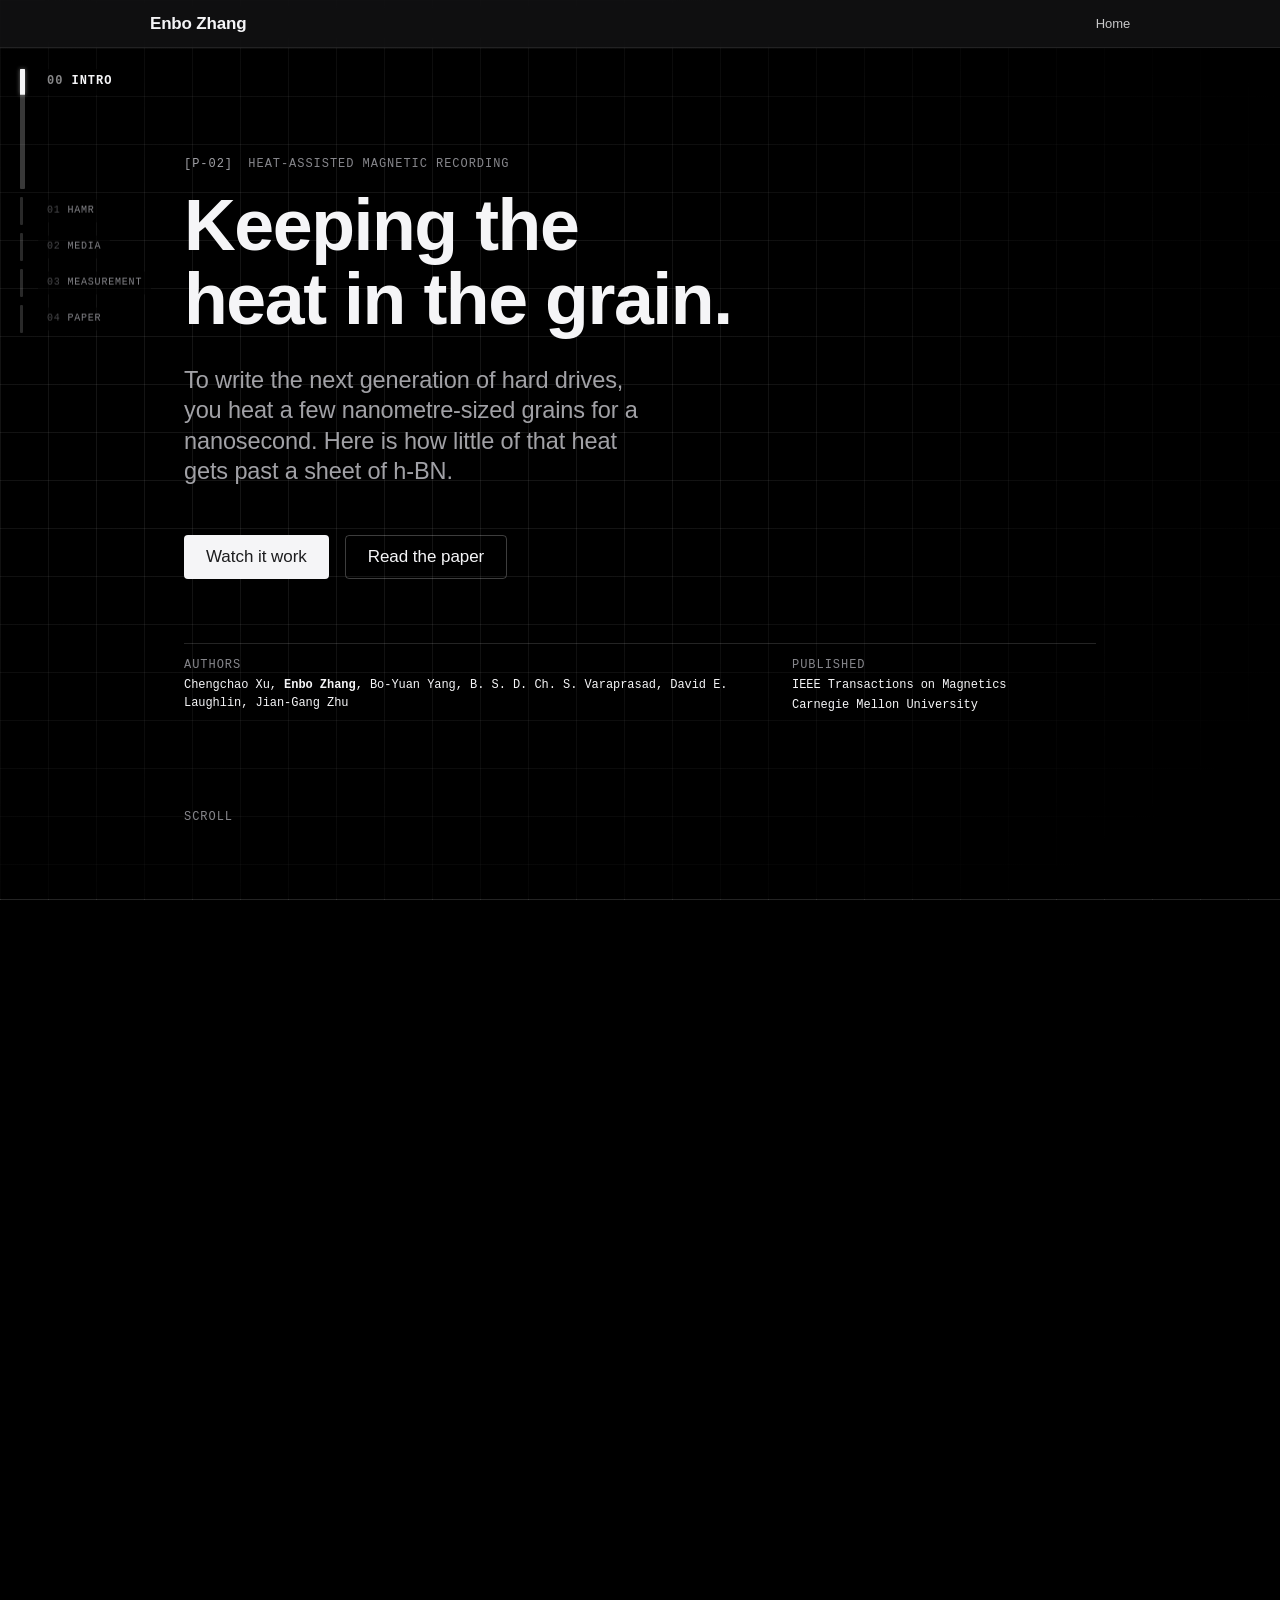
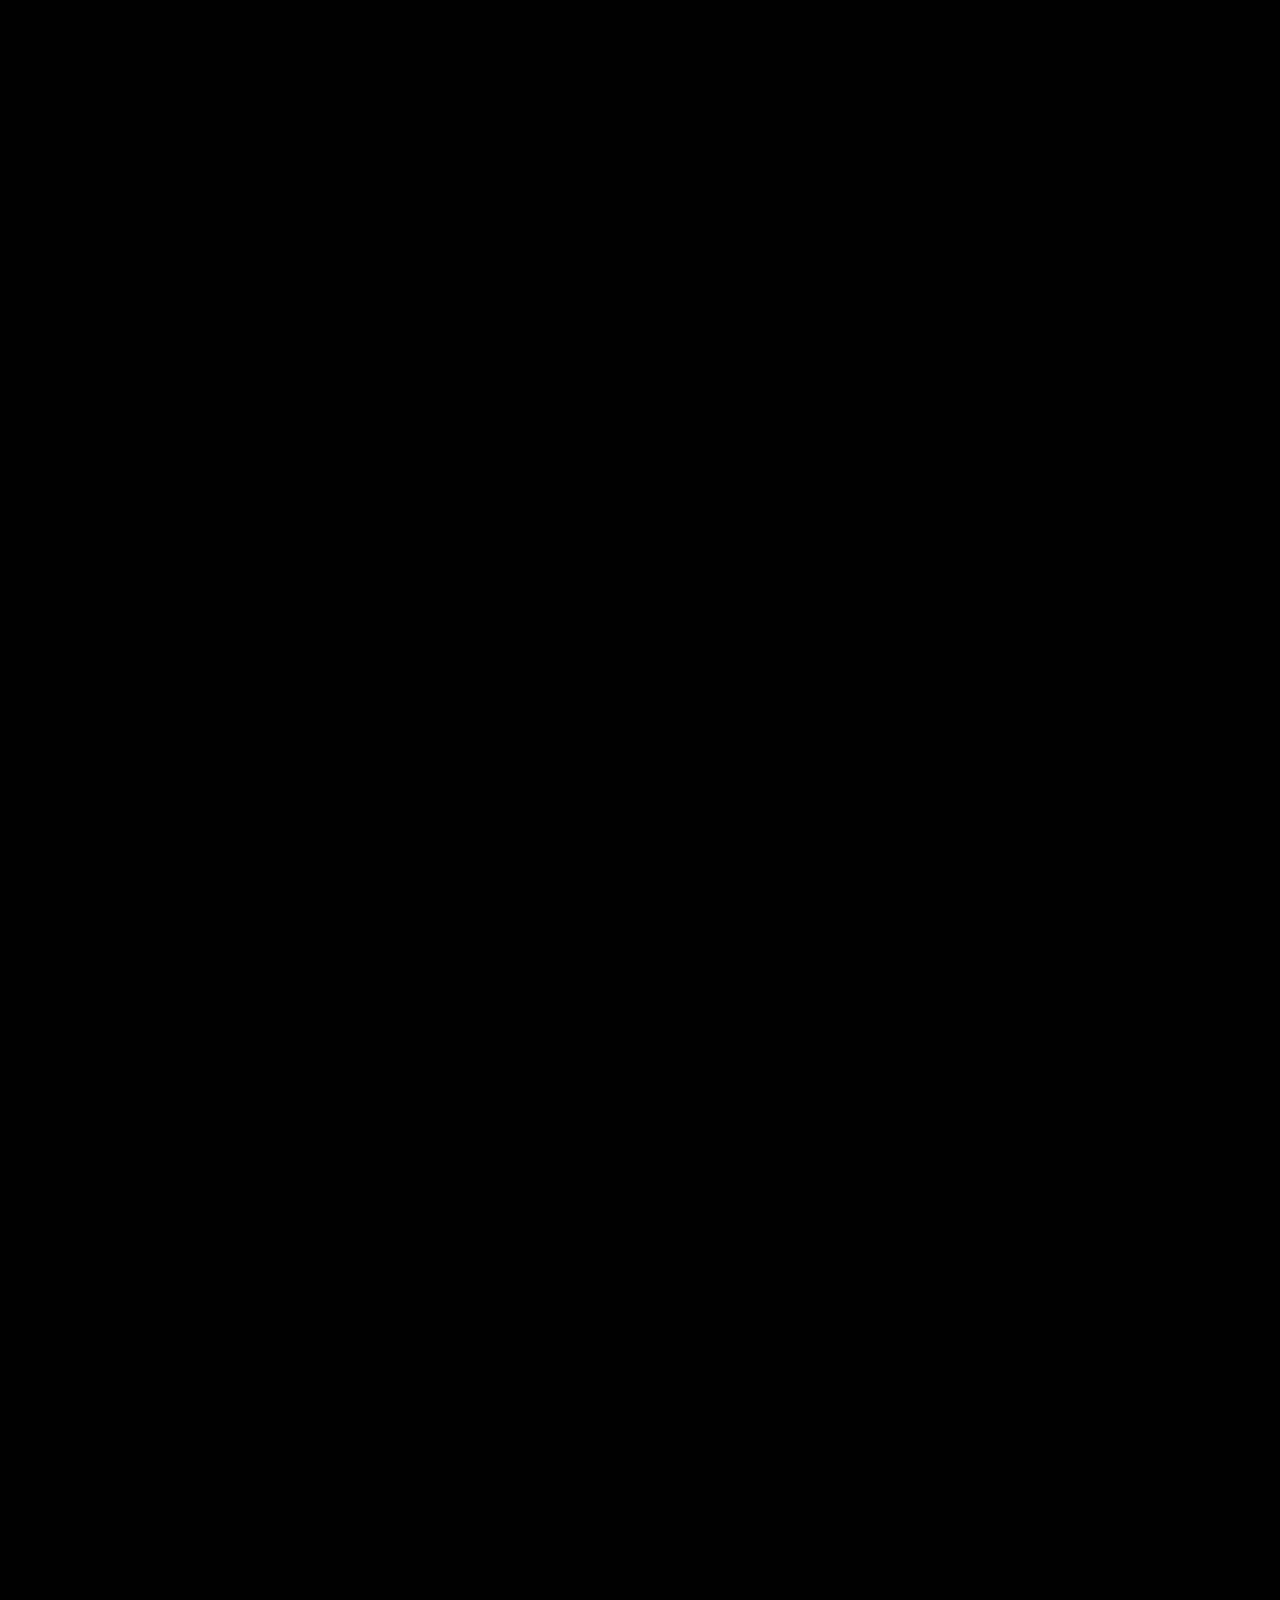
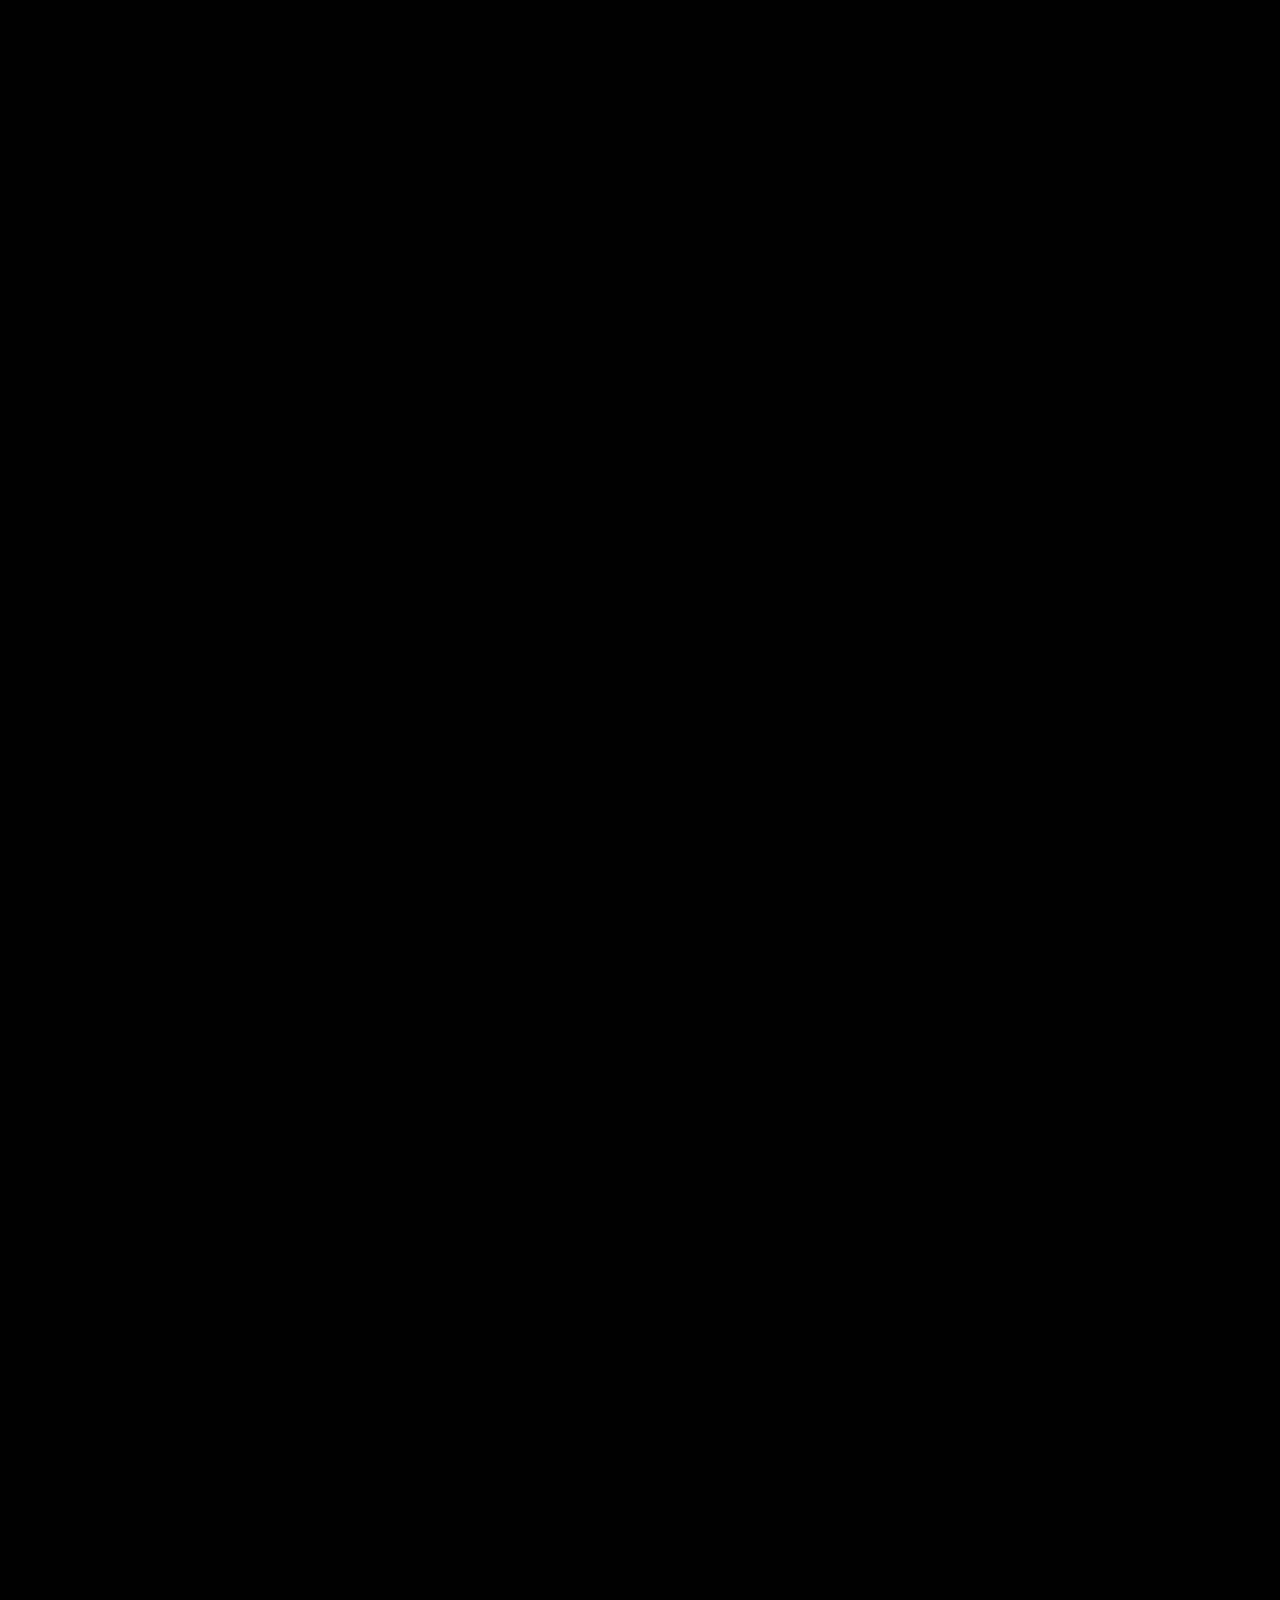
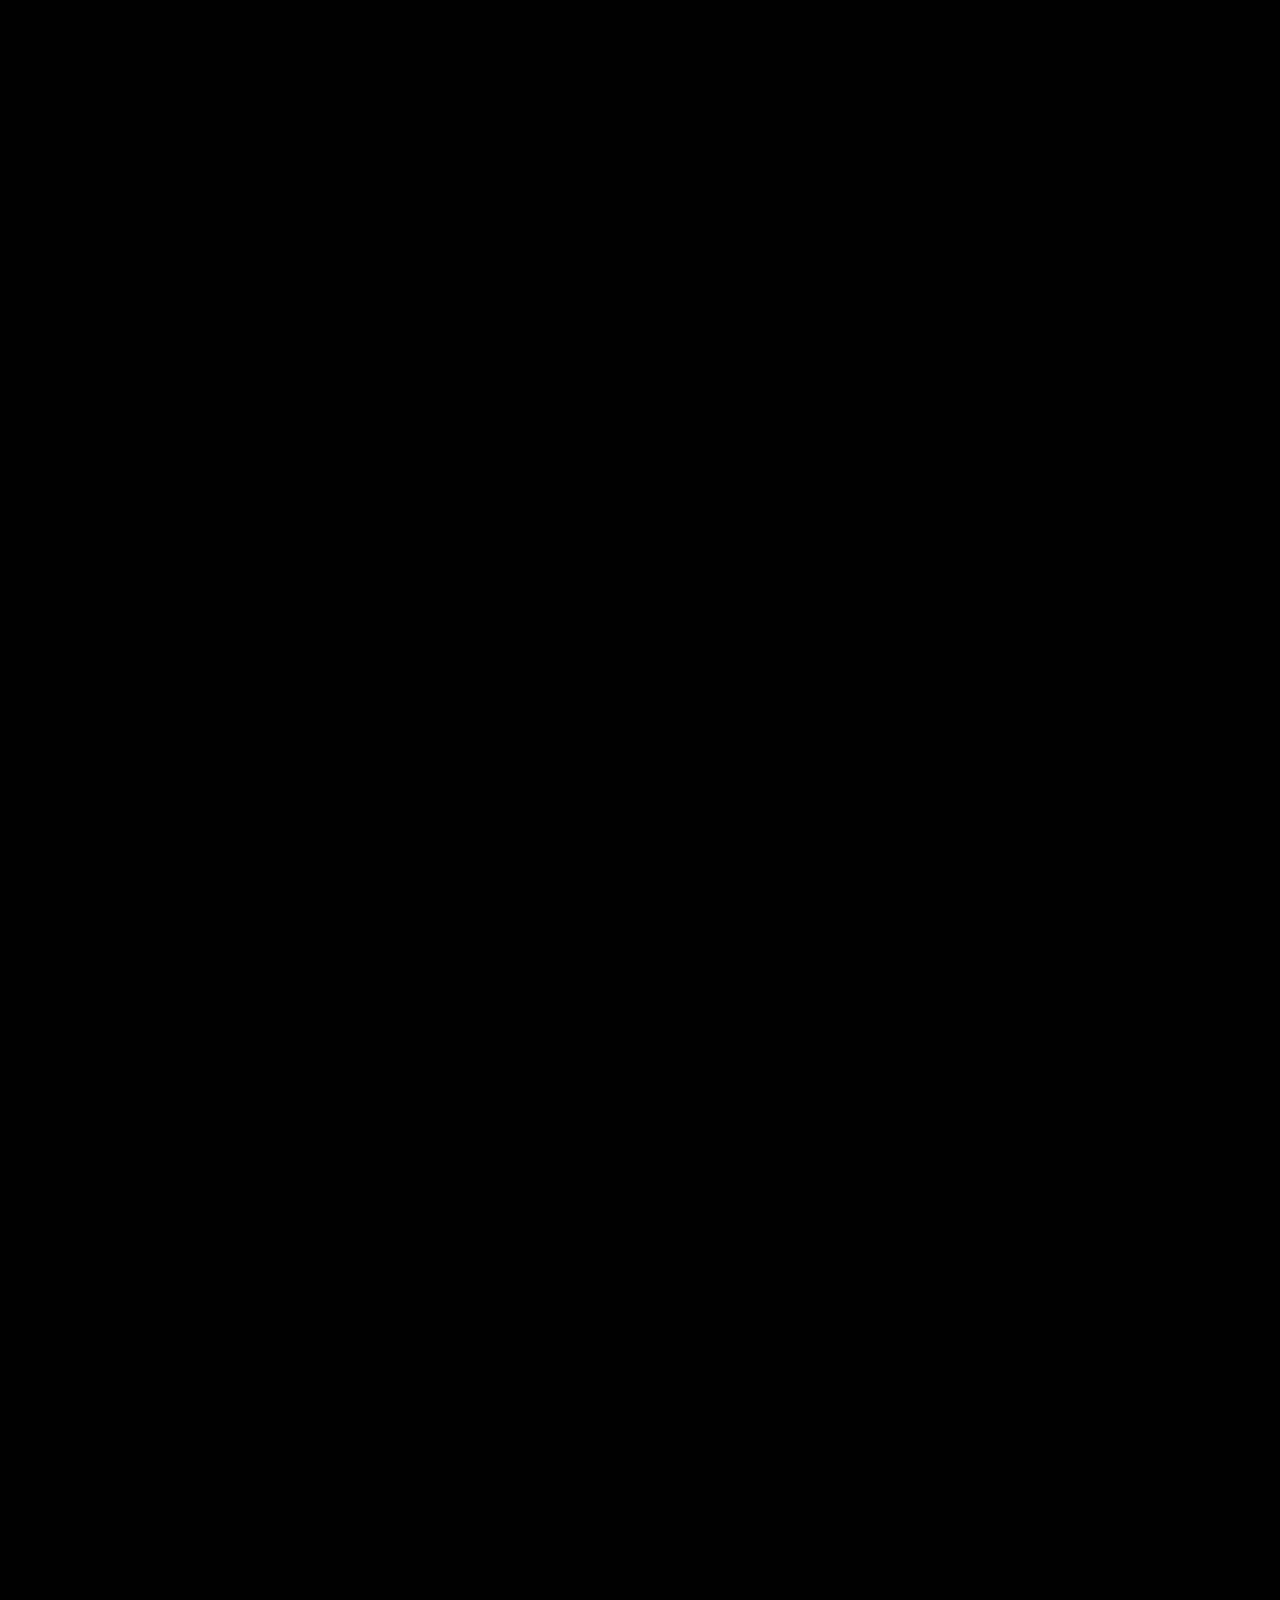
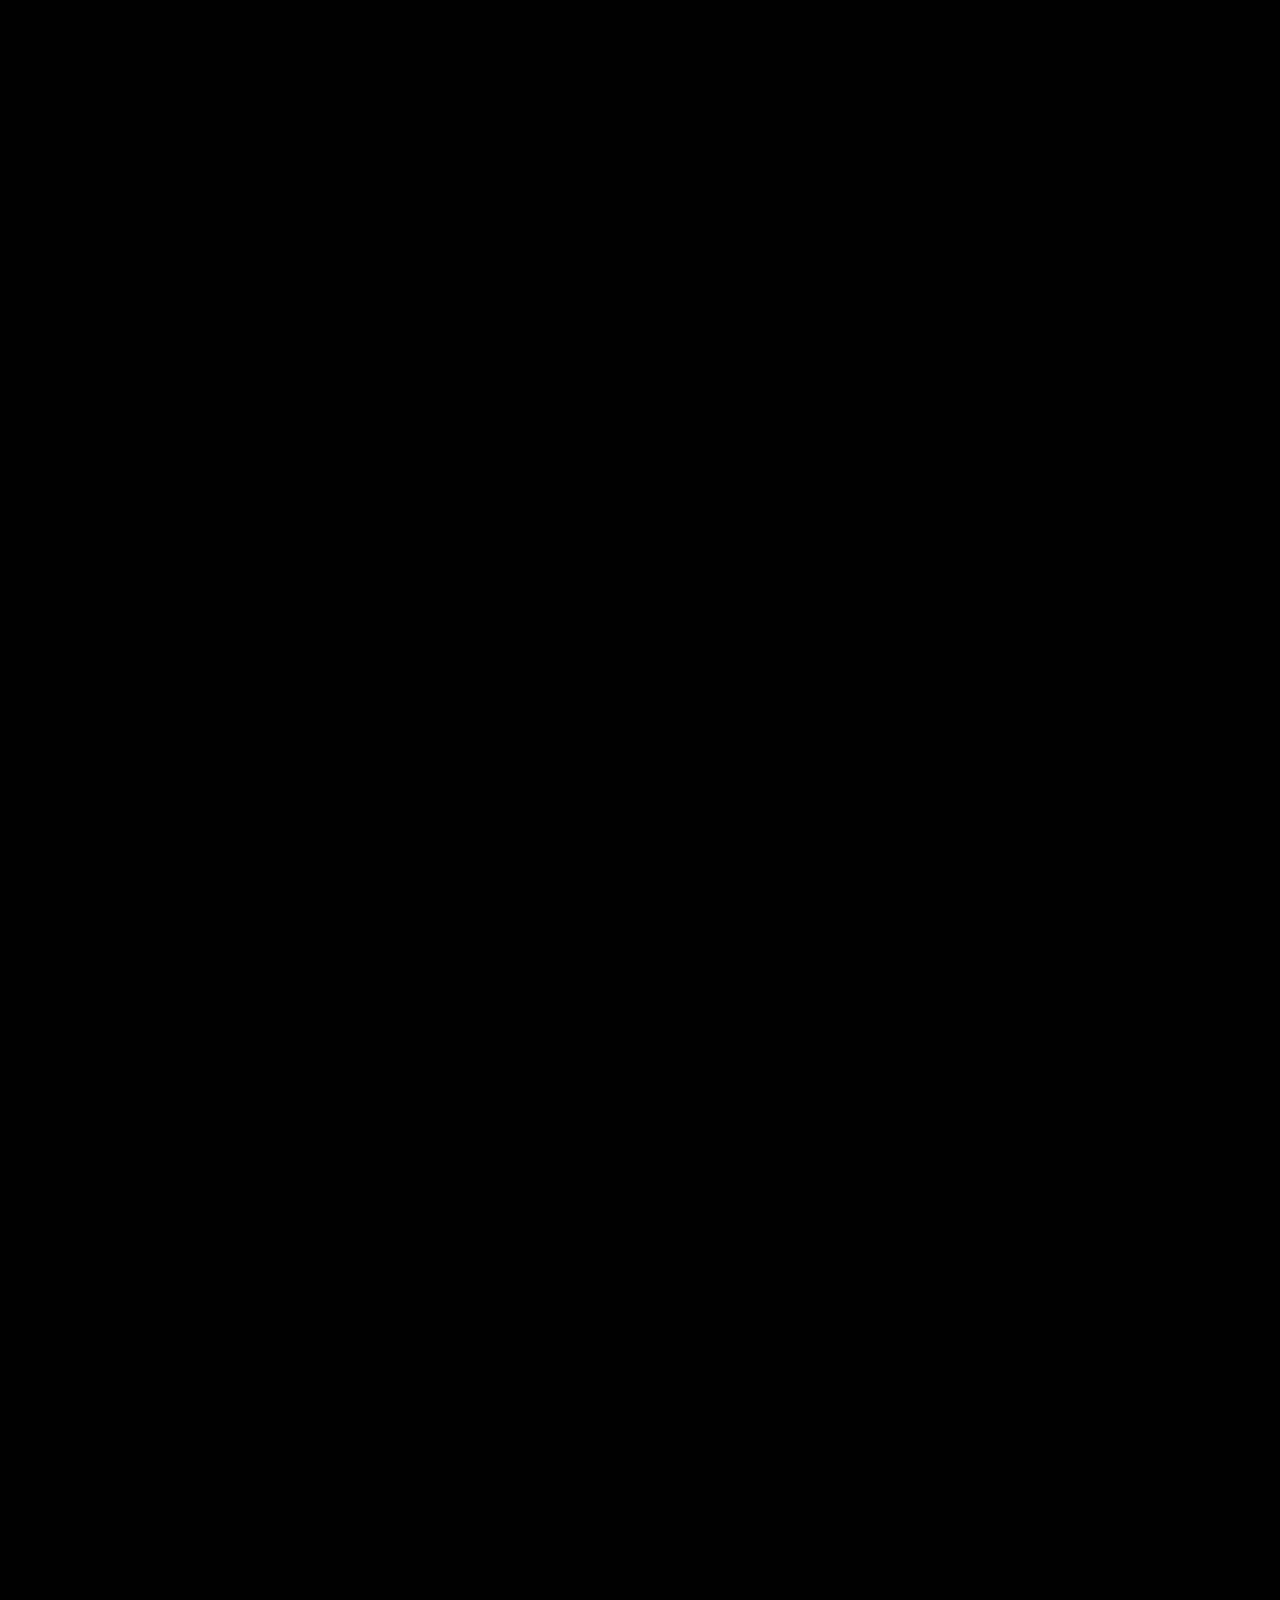
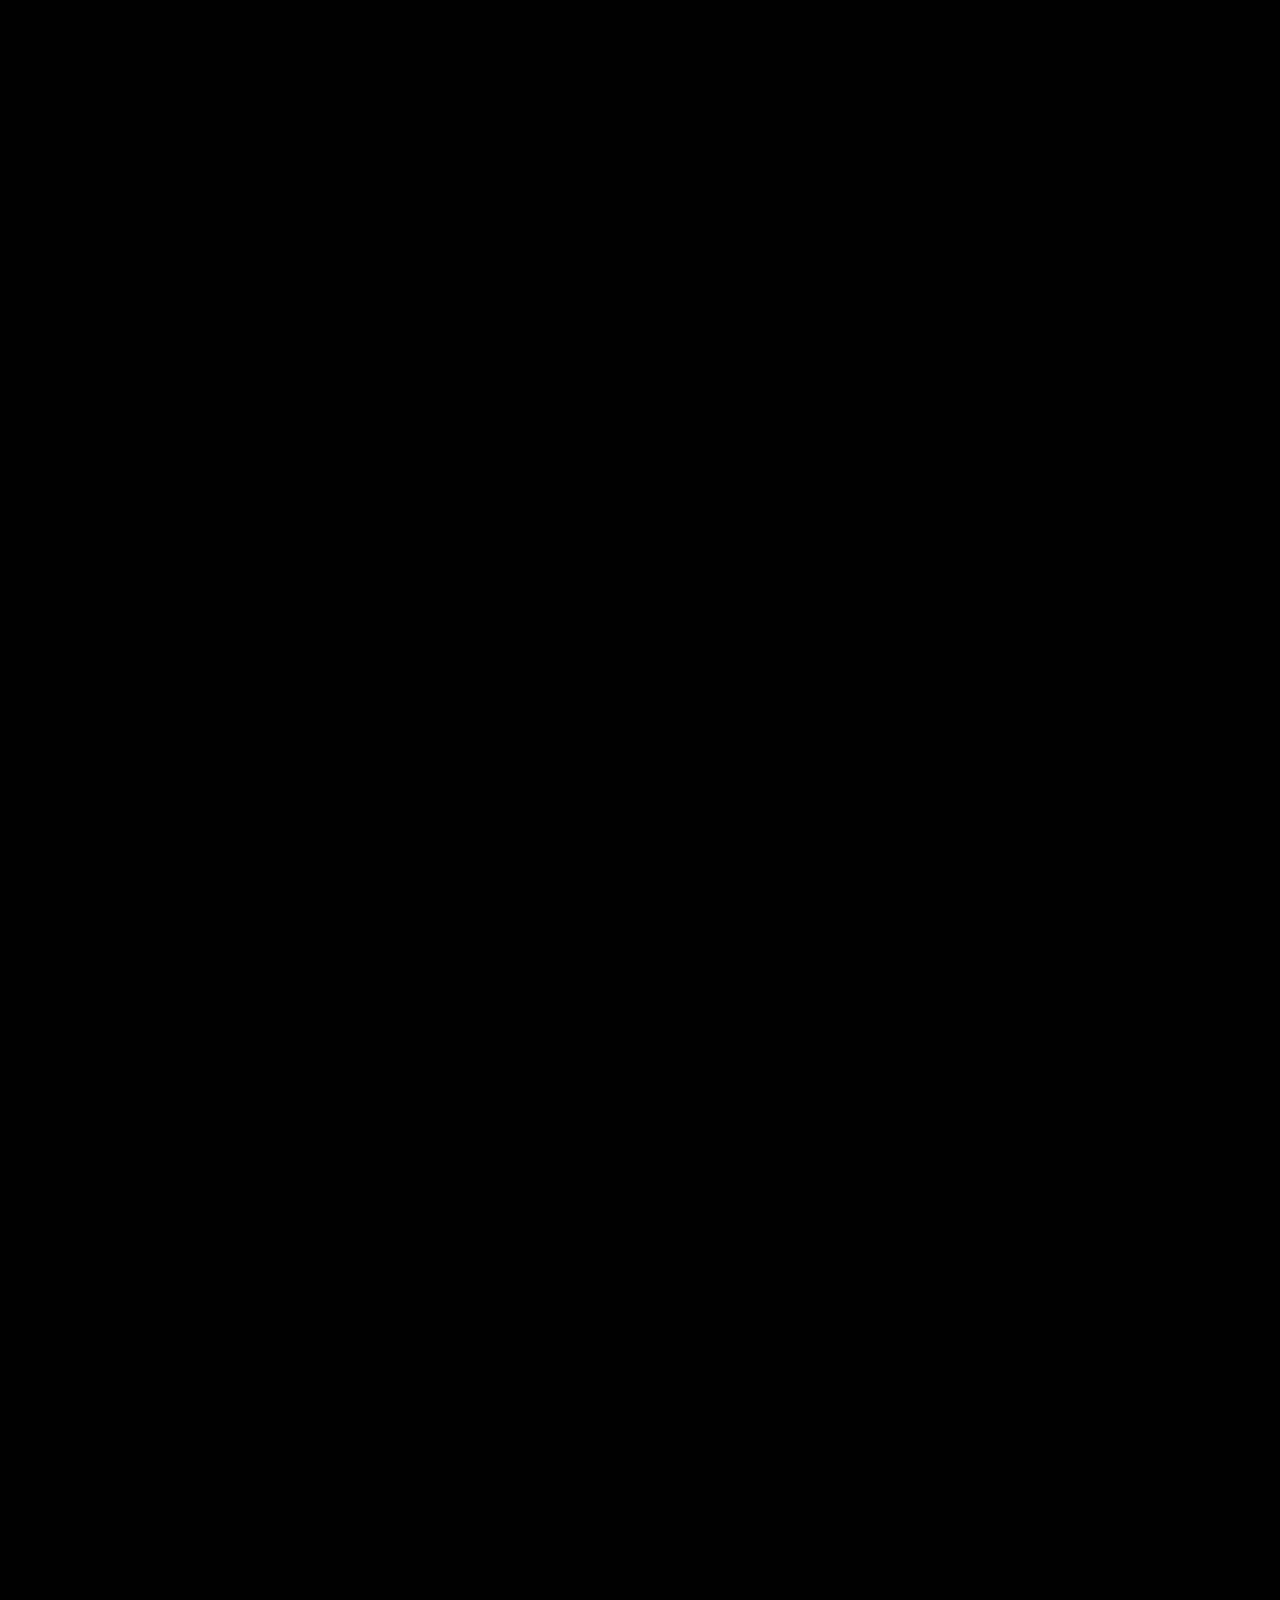
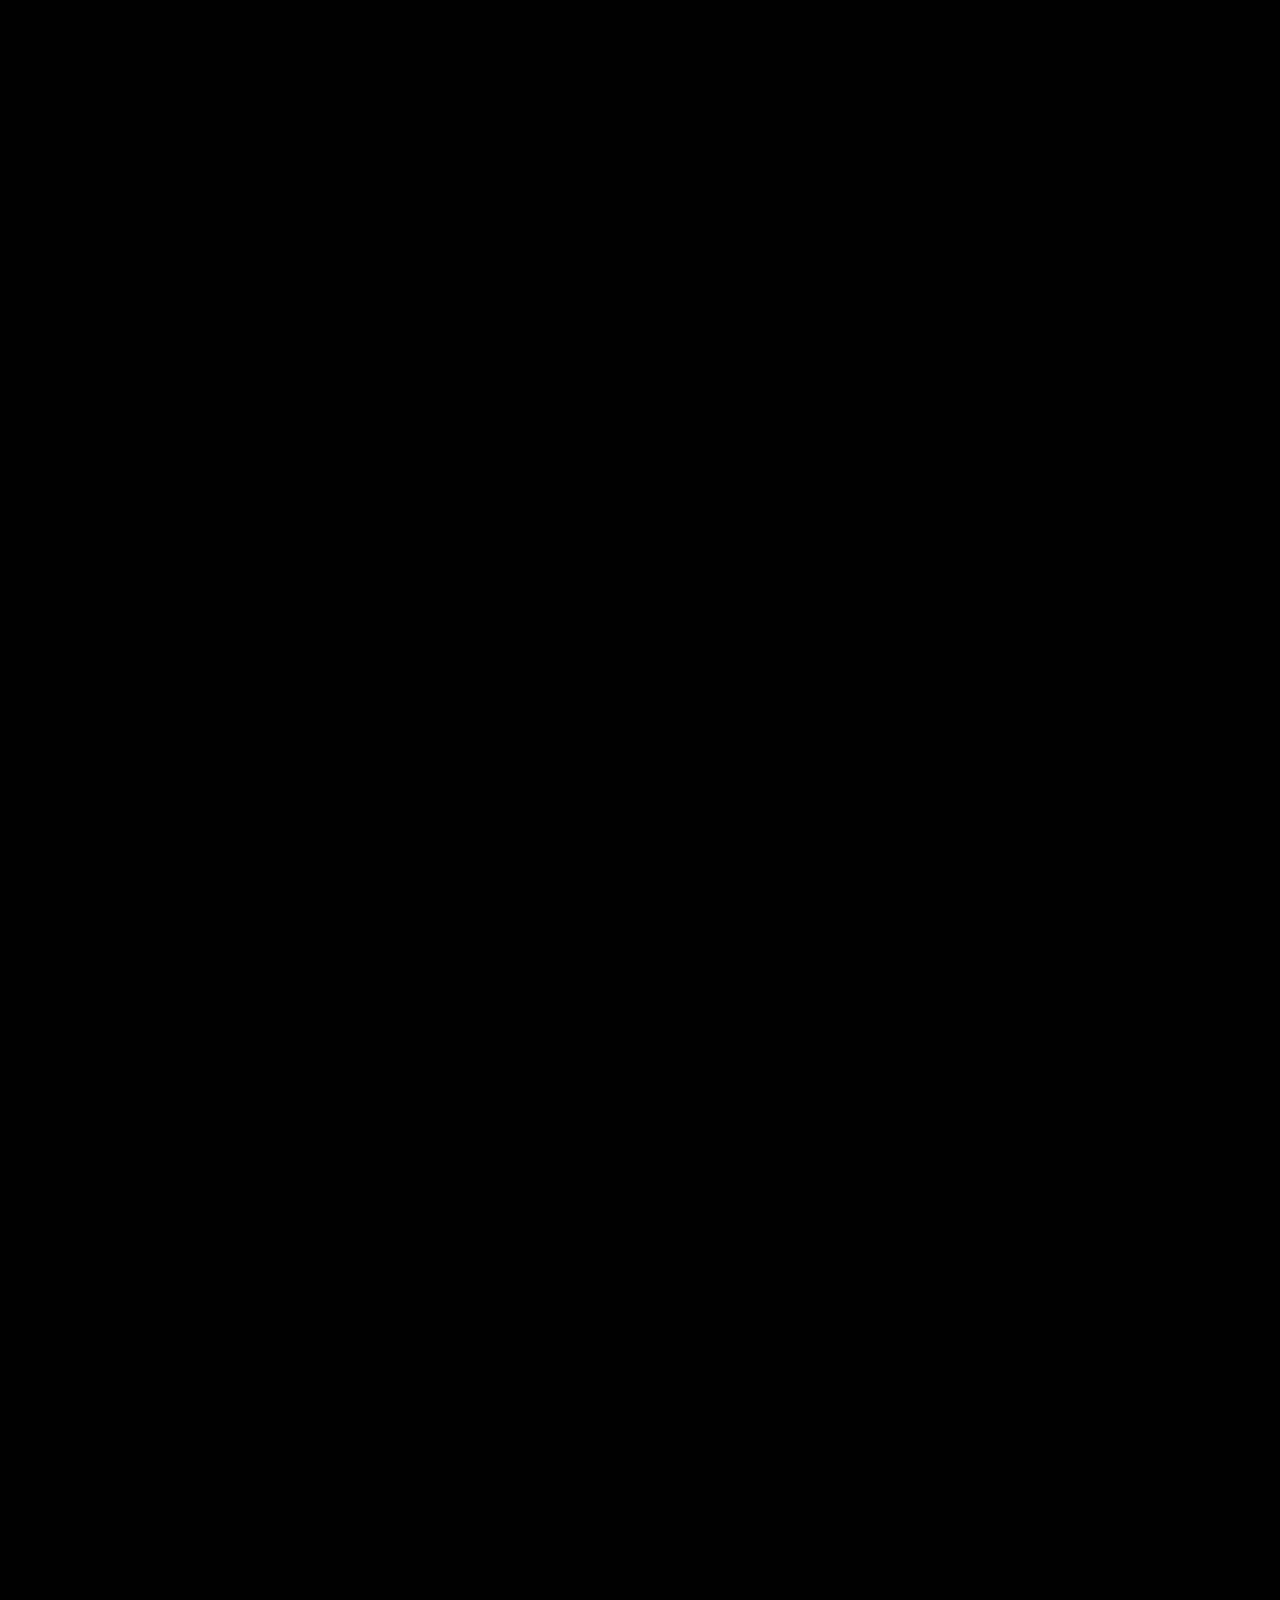
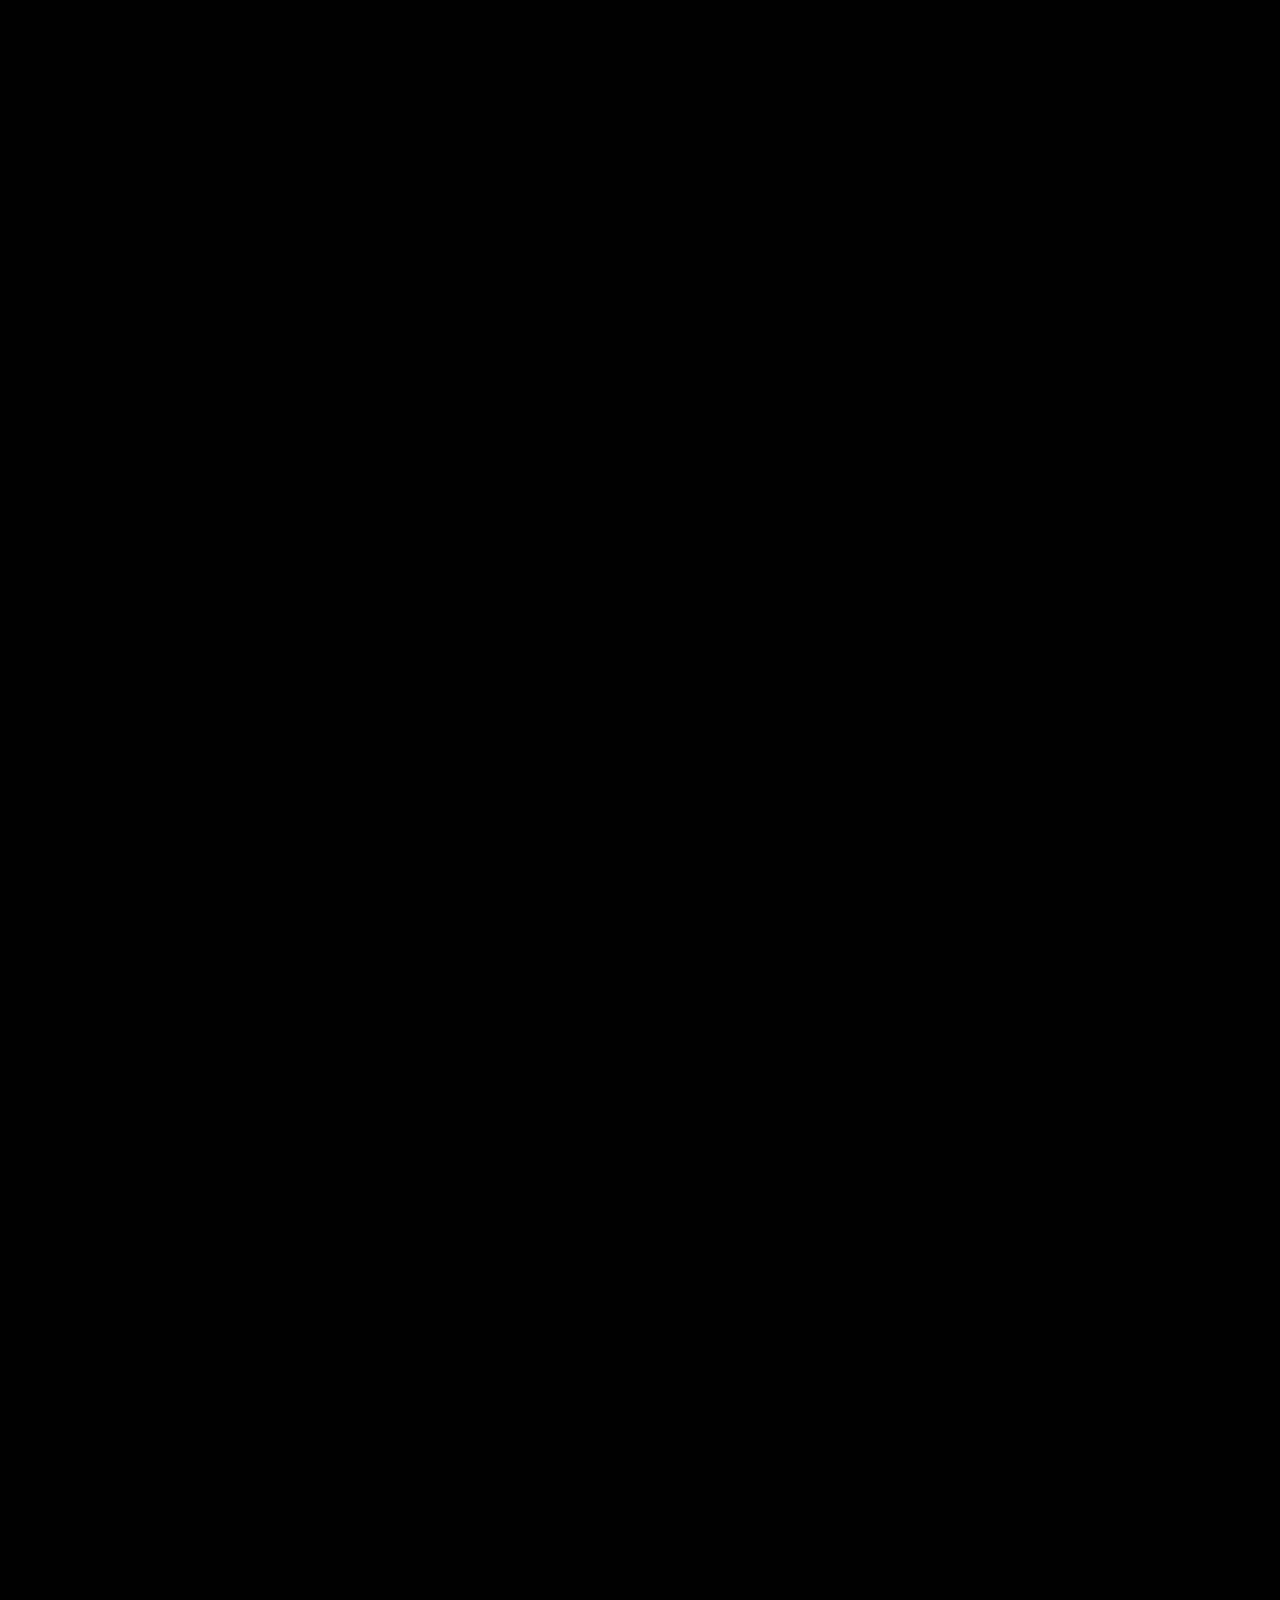
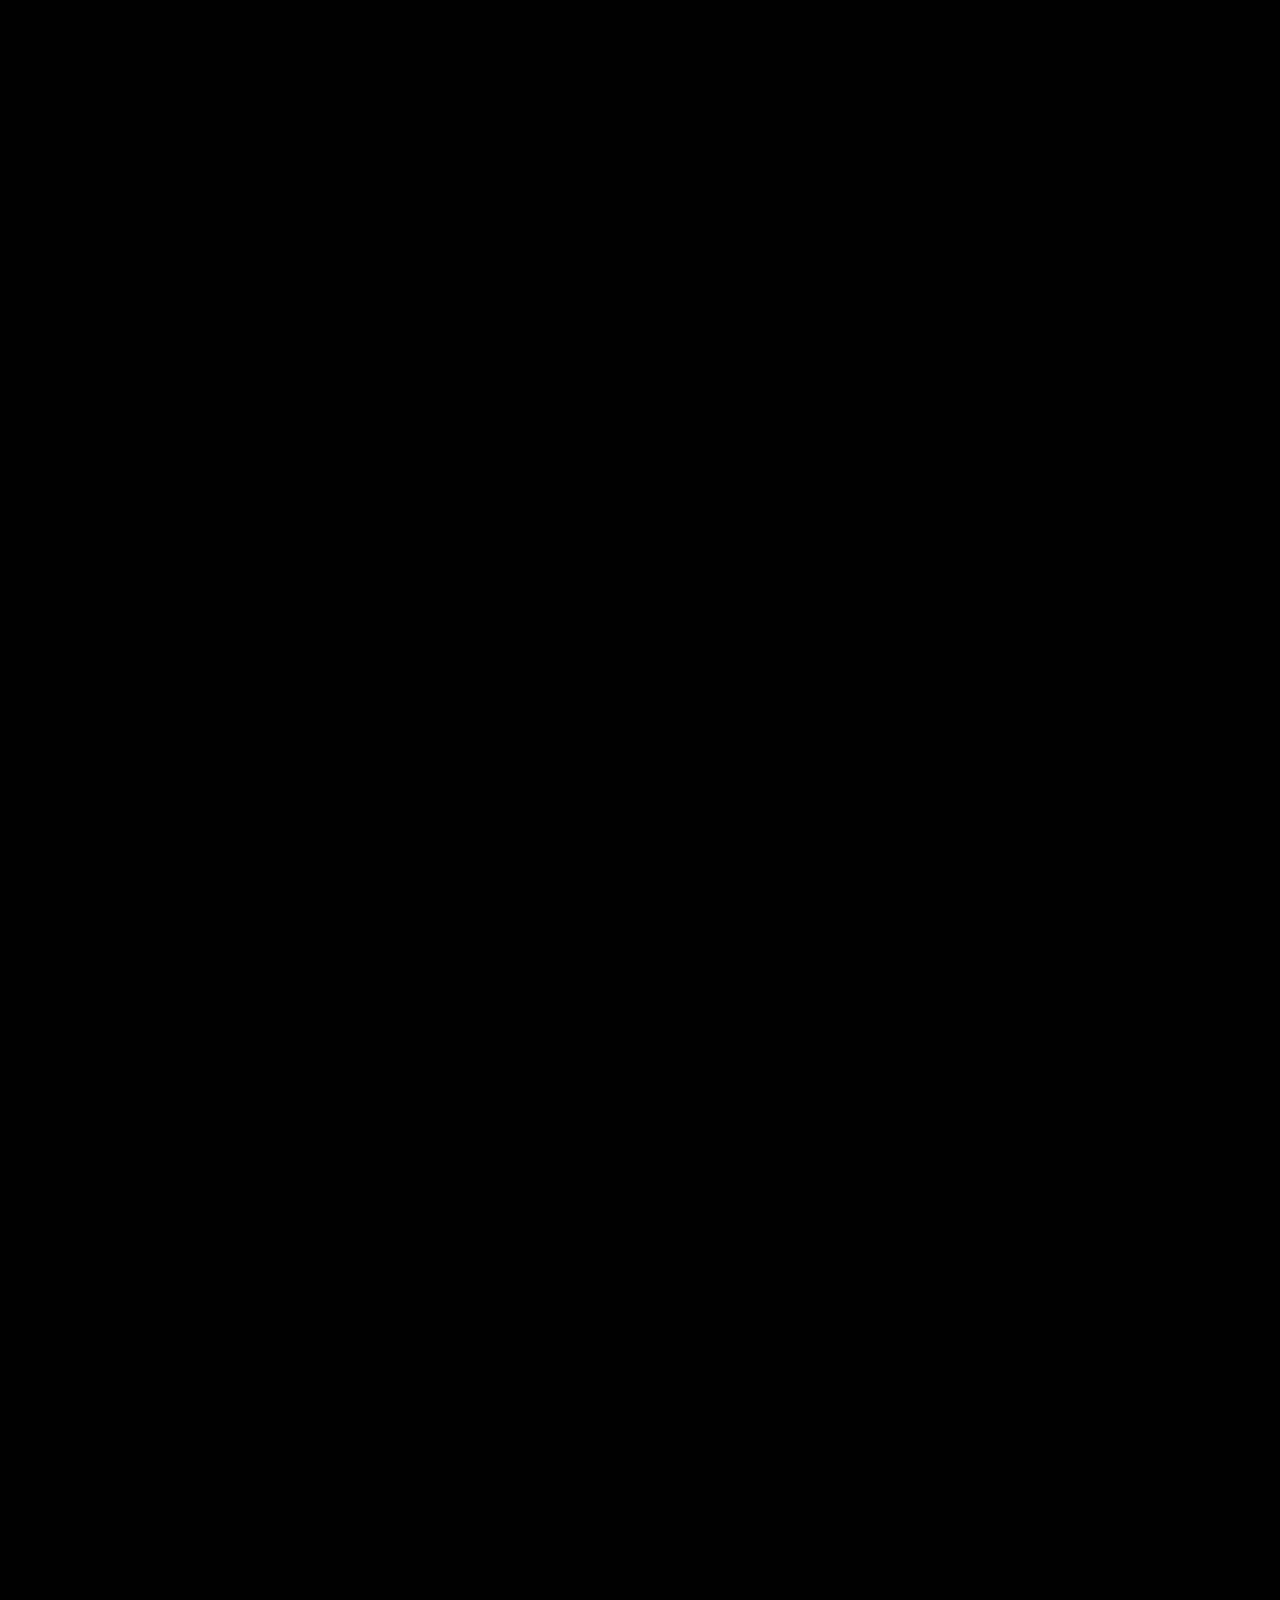
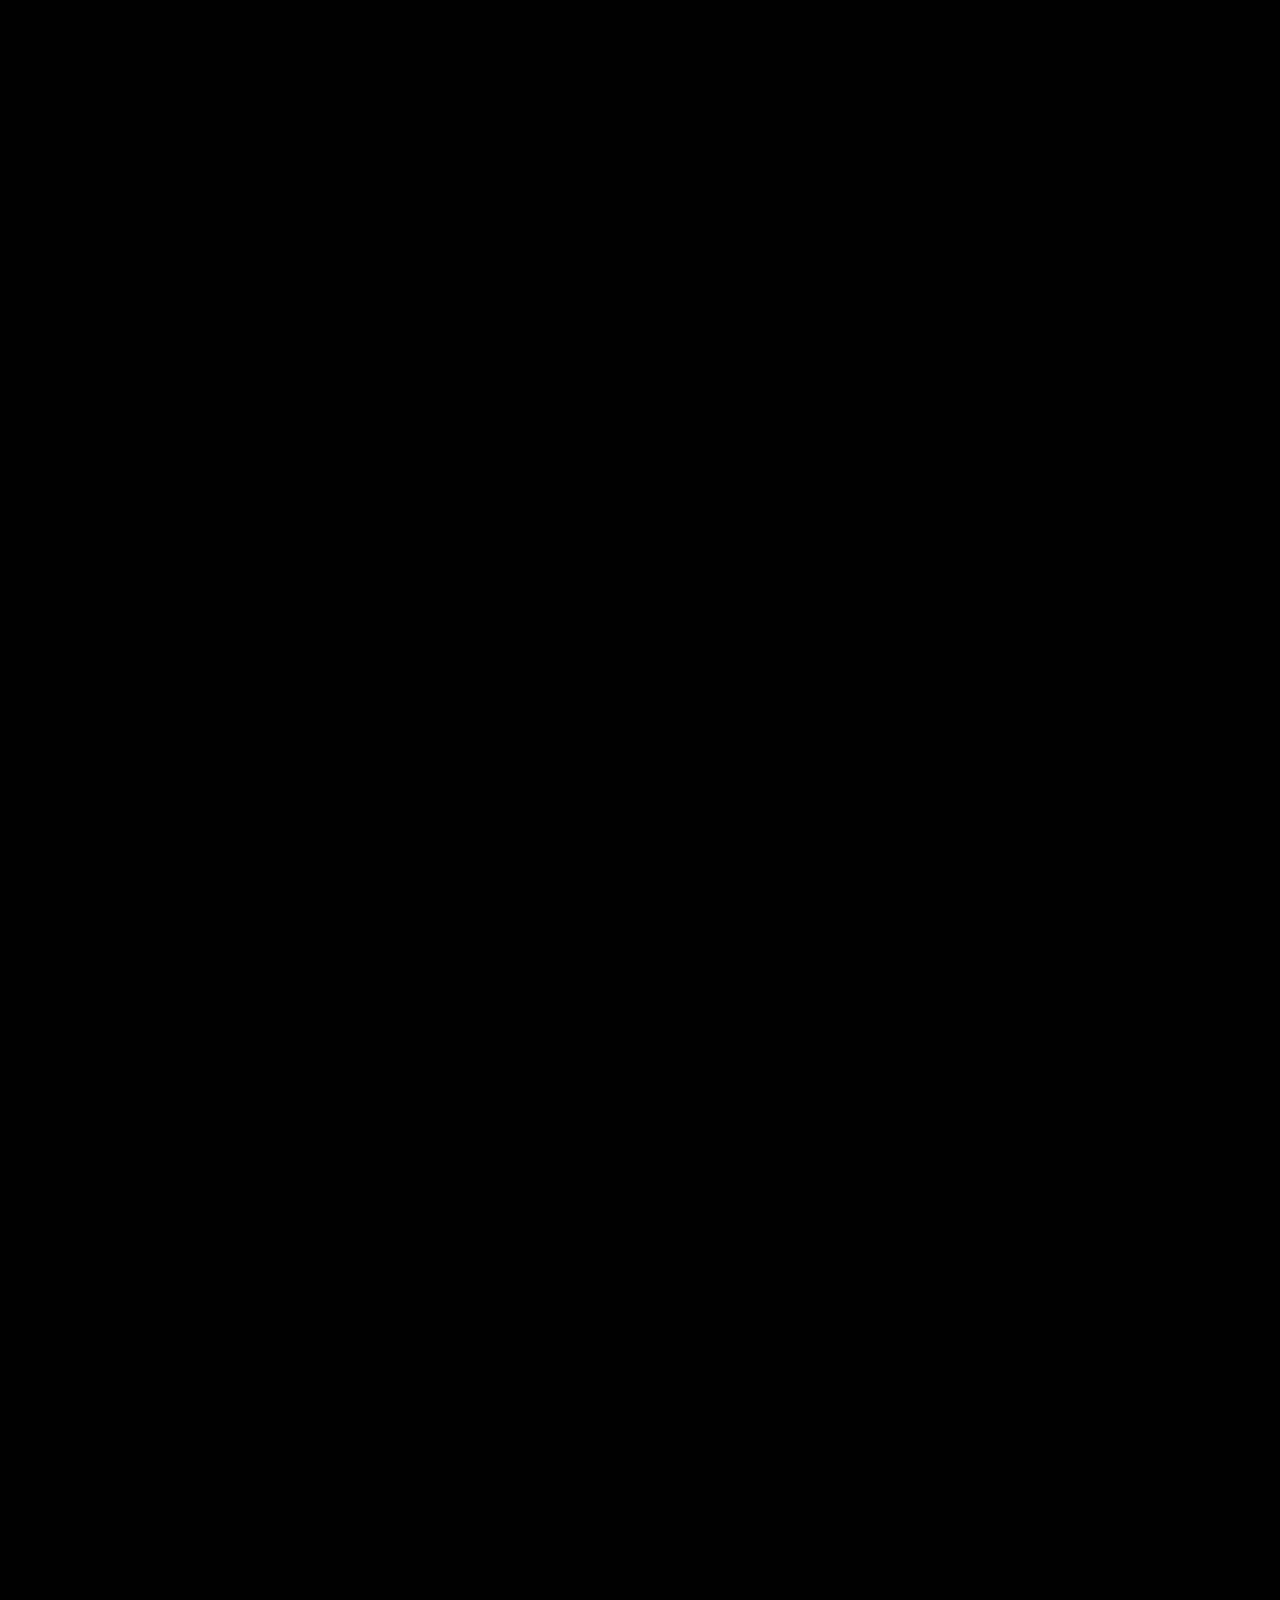
==== commit c4be2ab2: "Add GoatCounter analytics (enbo-zhang.goatcounter.com) Co-Authored-By: Claude Opus 5.5 <noreply@anth" ====
--- a/projects/hamr-thermal/index.html
+++ b/projects/hamr-thermal/index.html
@@ -3,7 +3,7 @@
 <head>
   <meta charset="utf-8">
   <meta name="viewport" content="width=device-width, initial-scale=1, viewport-fit=cover">
-  <meta http-equiv="Content-Security-Policy" content="default-src 'self'; script-src 'self' 'sha256-5r0ceAi77ofyhKluuUBJUzdOIMc4aEZR9Xlgif5W6zg=' 'sha256-qPX4BtIQ1eOif35UrDZ7IRTYyquZhpJFLSPXLKWkf84='; style-src 'self'; img-src 'self' data:; font-src 'self'; connect-src 'self'; object-src 'none'; base-uri 'self'; form-action 'none'">
+  <meta http-equiv="Content-Security-Policy" content="default-src 'self'; script-src 'self' https://gc.zgo.at 'sha256-5r0ceAi77ofyhKluuUBJUzdOIMc4aEZR9Xlgif5W6zg=' 'sha256-qPX4BtIQ1eOif35UrDZ7IRTYyquZhpJFLSPXLKWkf84='; style-src 'self'; img-src 'self' data: https://enbo-zhang.goatcounter.com; font-src 'self'; connect-src 'self' https://enbo-zhang.goatcounter.com; object-src 'none'; base-uri 'self'; form-action 'none'">
   <title>Keeping the heat in the grain — Enbo Zhang</title>
   <meta name="description" content="Heat-assisted magnetic recording, FePt media walled by h-BN, and a 3ω measurement of how little heat crosses an FePt/h-BN interface. A project by Enbo Zhang.">
   <meta name="theme-color" content="#000000">
@@ -11,6 +11,8 @@
   <meta property="og:type" content="article">
   <meta property="og:title" content="Keeping the heat in the grain — Enbo Zhang">
   <meta property="og:description" content="Heat-assisted magnetic recording, FePt media walled by h-BN, and a 3ω measurement of how little heat crosses an FePt/h-BN interface.">
+  <meta property="og:image" content="https://enbo-zhang.github.io/assets/img/portrait.jpg">
+  <meta property="og:url" content="https://enbo-zhang.github.io/projects/hamr-thermal/">
   <meta name="twitter:card" content="summary">
   <link rel="icon" href="data:image/svg+xml,%3Csvg xmlns='http://www.w3.org/2000/svg' viewBox='0 0 64 64'%3E%3Crect width='64' height='64' rx='14' fill='%23000'/%3E%3Ccircle cx='32' cy='32' r='20' fill='%23781c6d'/%3E%3Ccircle cx='32' cy='32' r='13' fill='%23ed6925'/%3E%3Ccircle cx='32' cy='32' r='6' fill='%23fcffa4'/%3E%3C/svg%3E">
   <script>document.documentElement.className='js';</script>
@@ -19,6 +21,7 @@
   <link rel="stylesheet" href="../../assets/css/tokens.css">
   <link rel="stylesheet" href="../../assets/css/site.css">
   <script type="module" src="../../assets/js/site.js"></script>
+  <script data-goatcounter="https://enbo-zhang.goatcounter.com/count" async src="https://gc.zgo.at/count.js"></script>
 </head>
 <body class="page-project page-hamr">
   <a class="skip-link" href="#main">Skip to content</a>
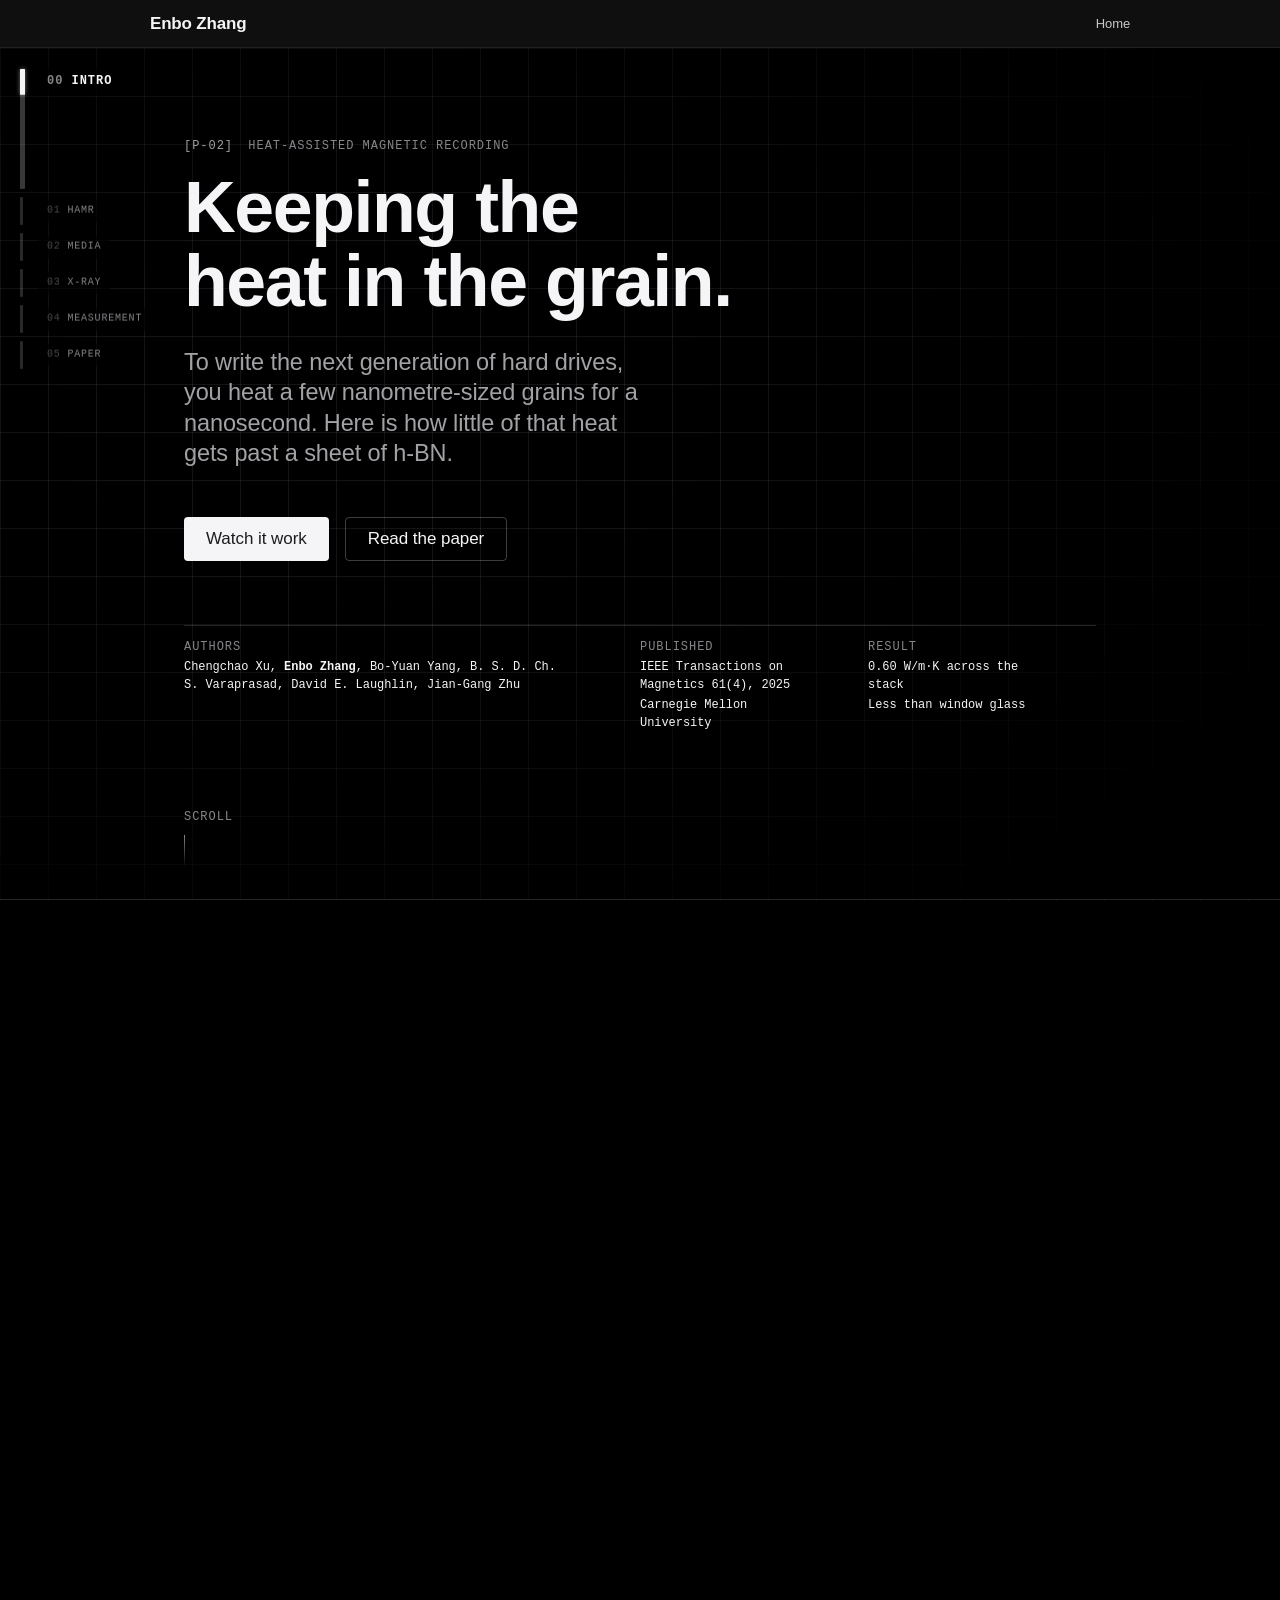
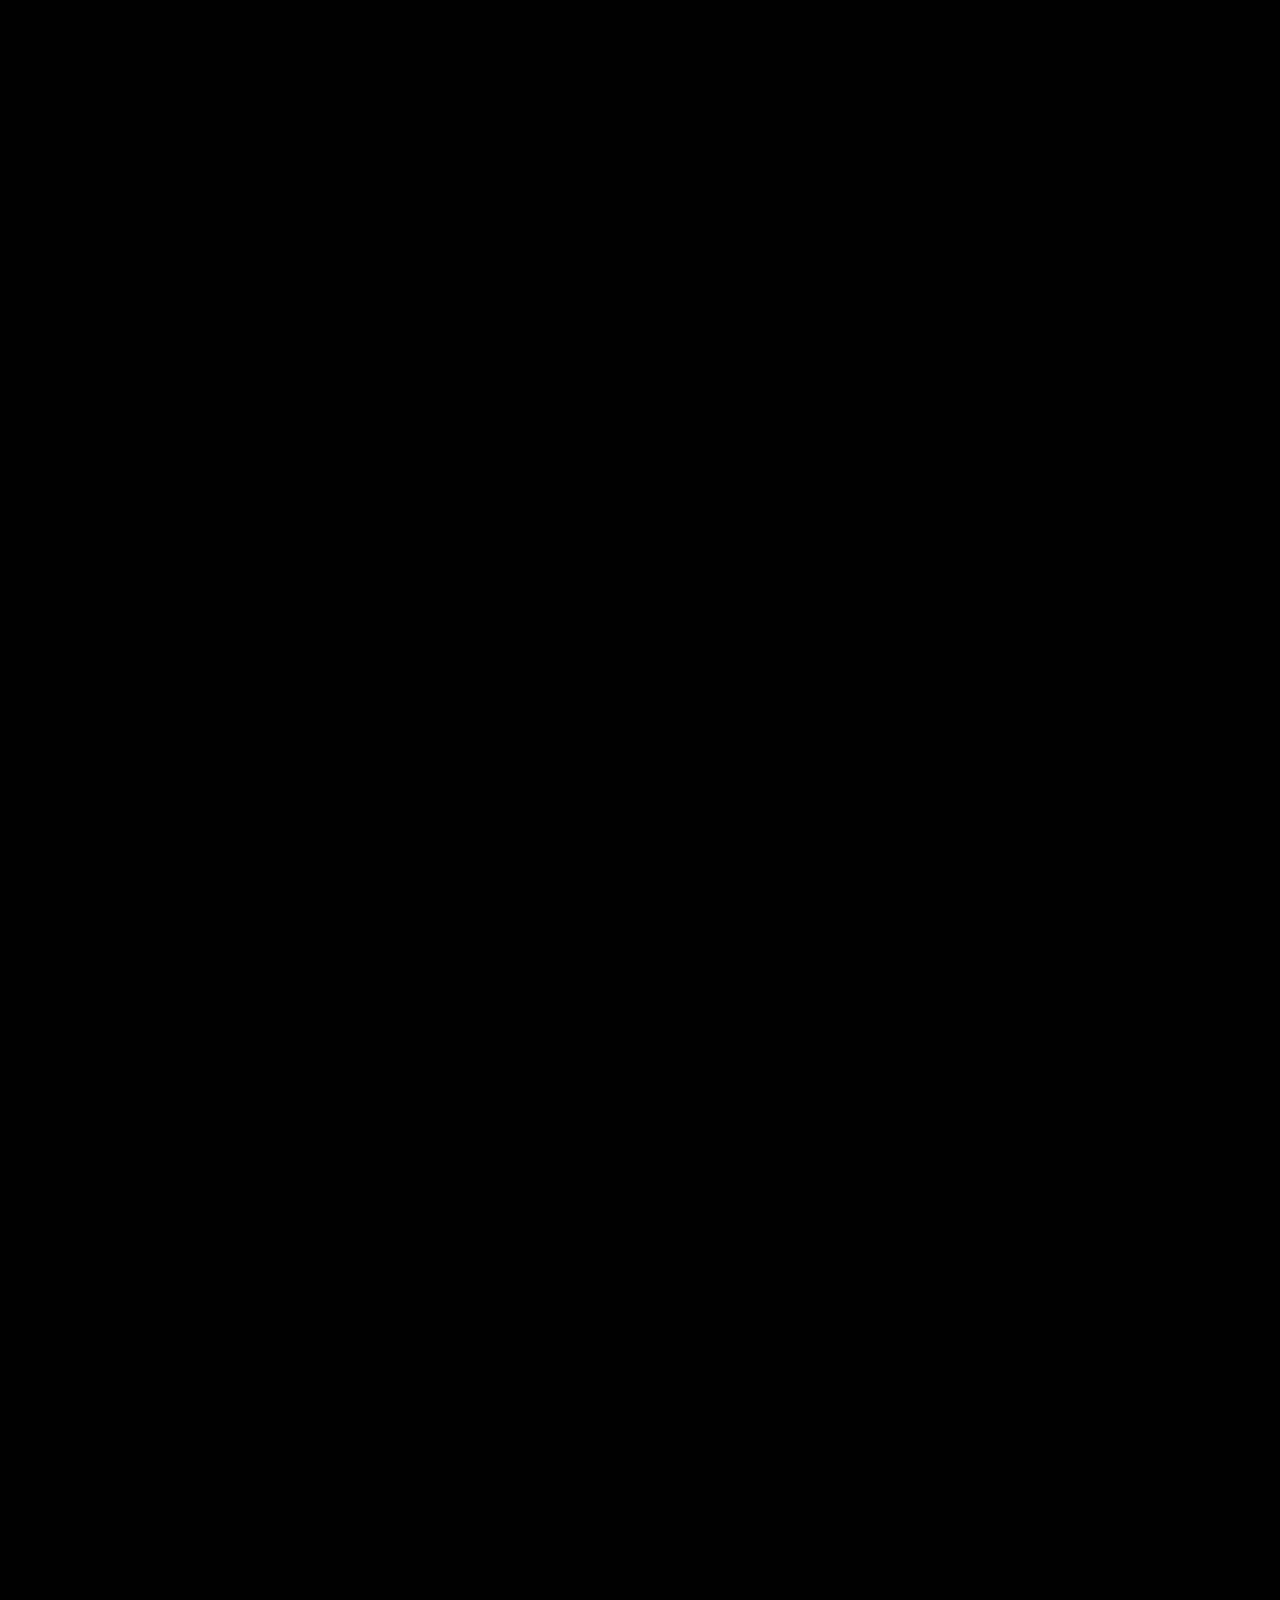
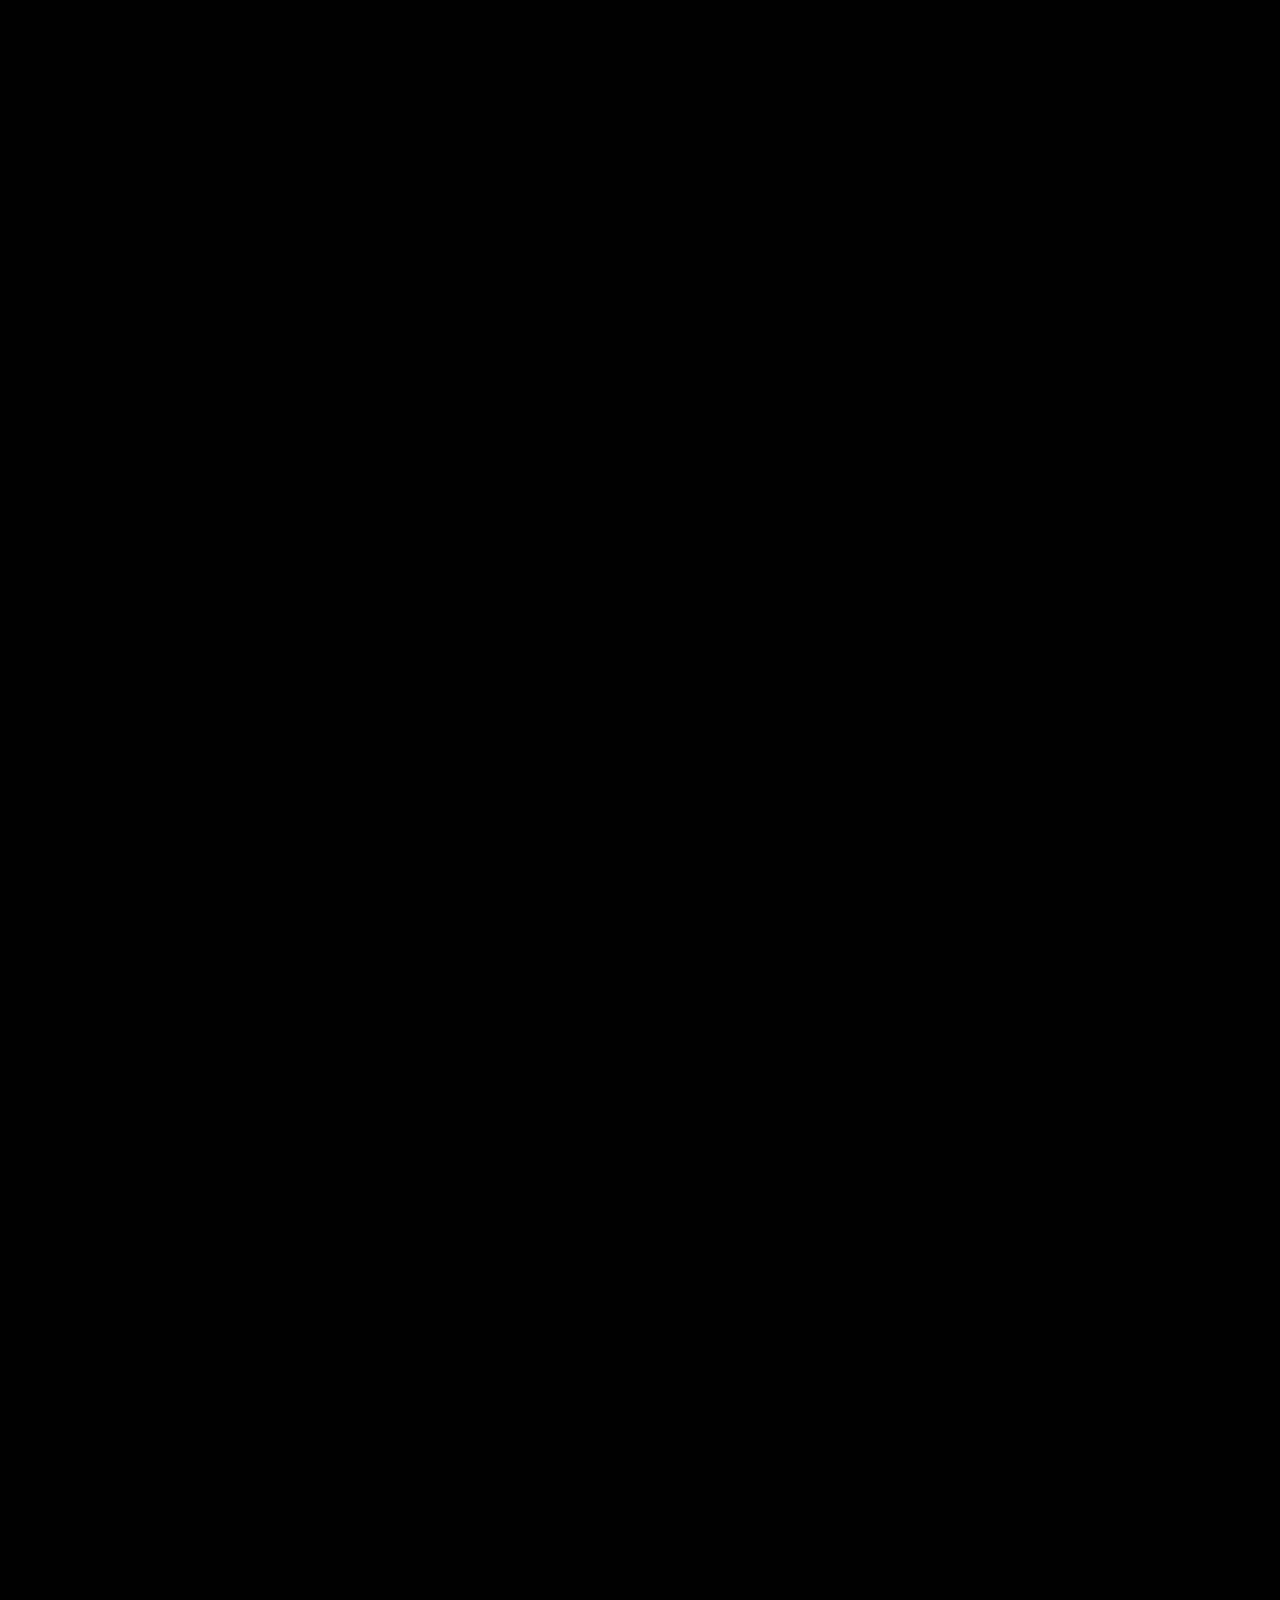
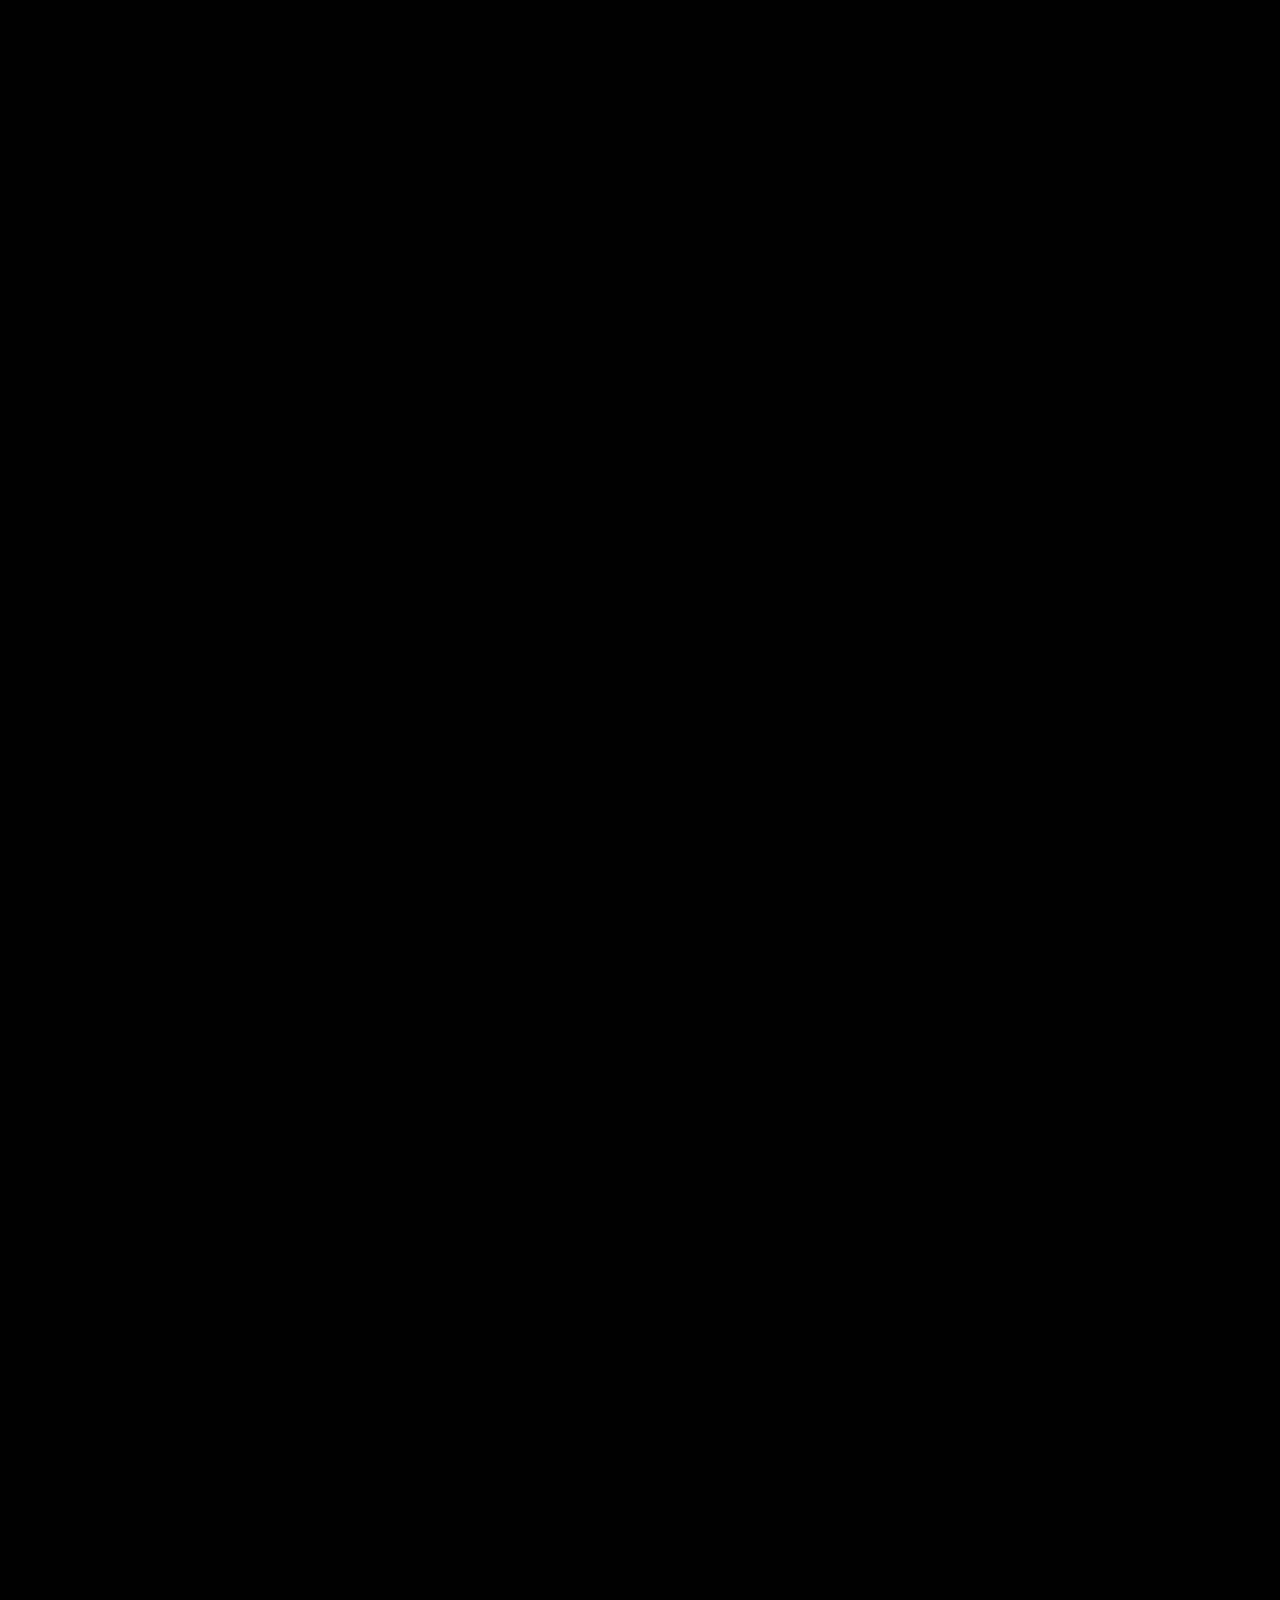
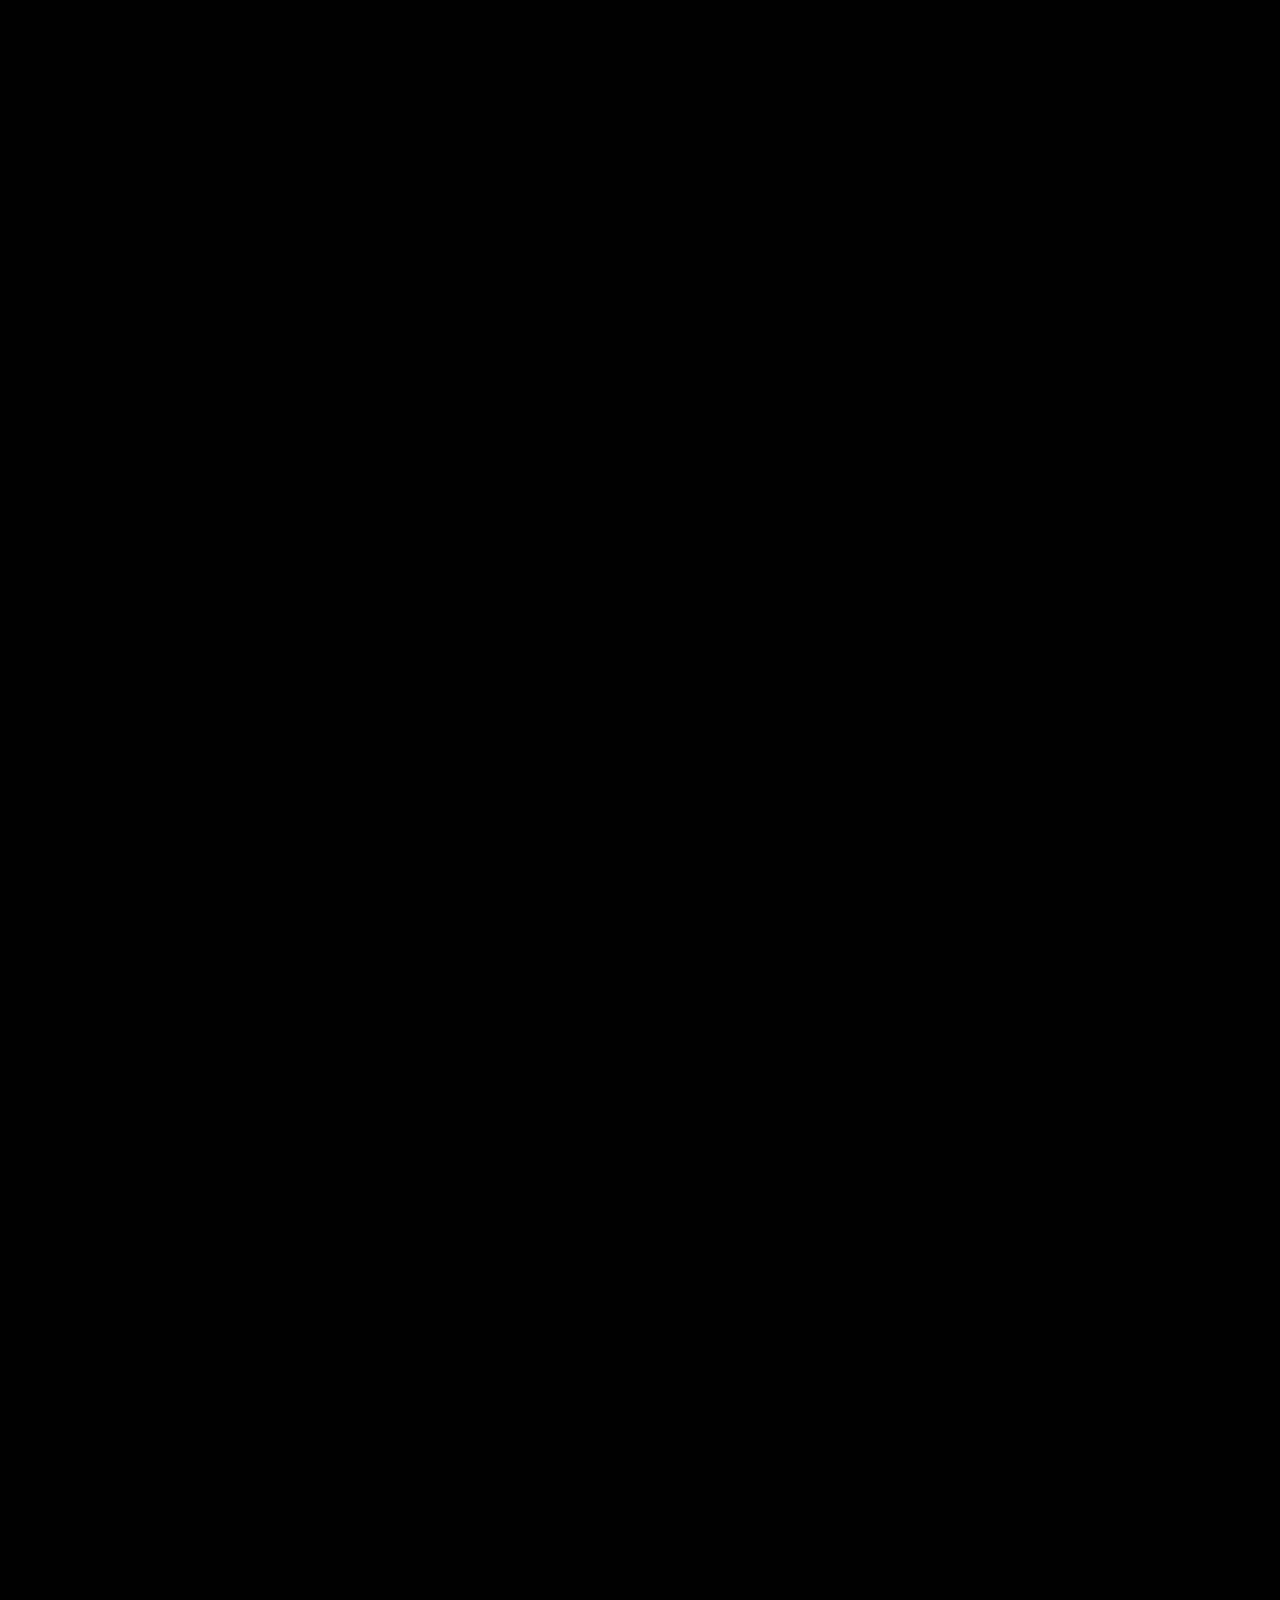
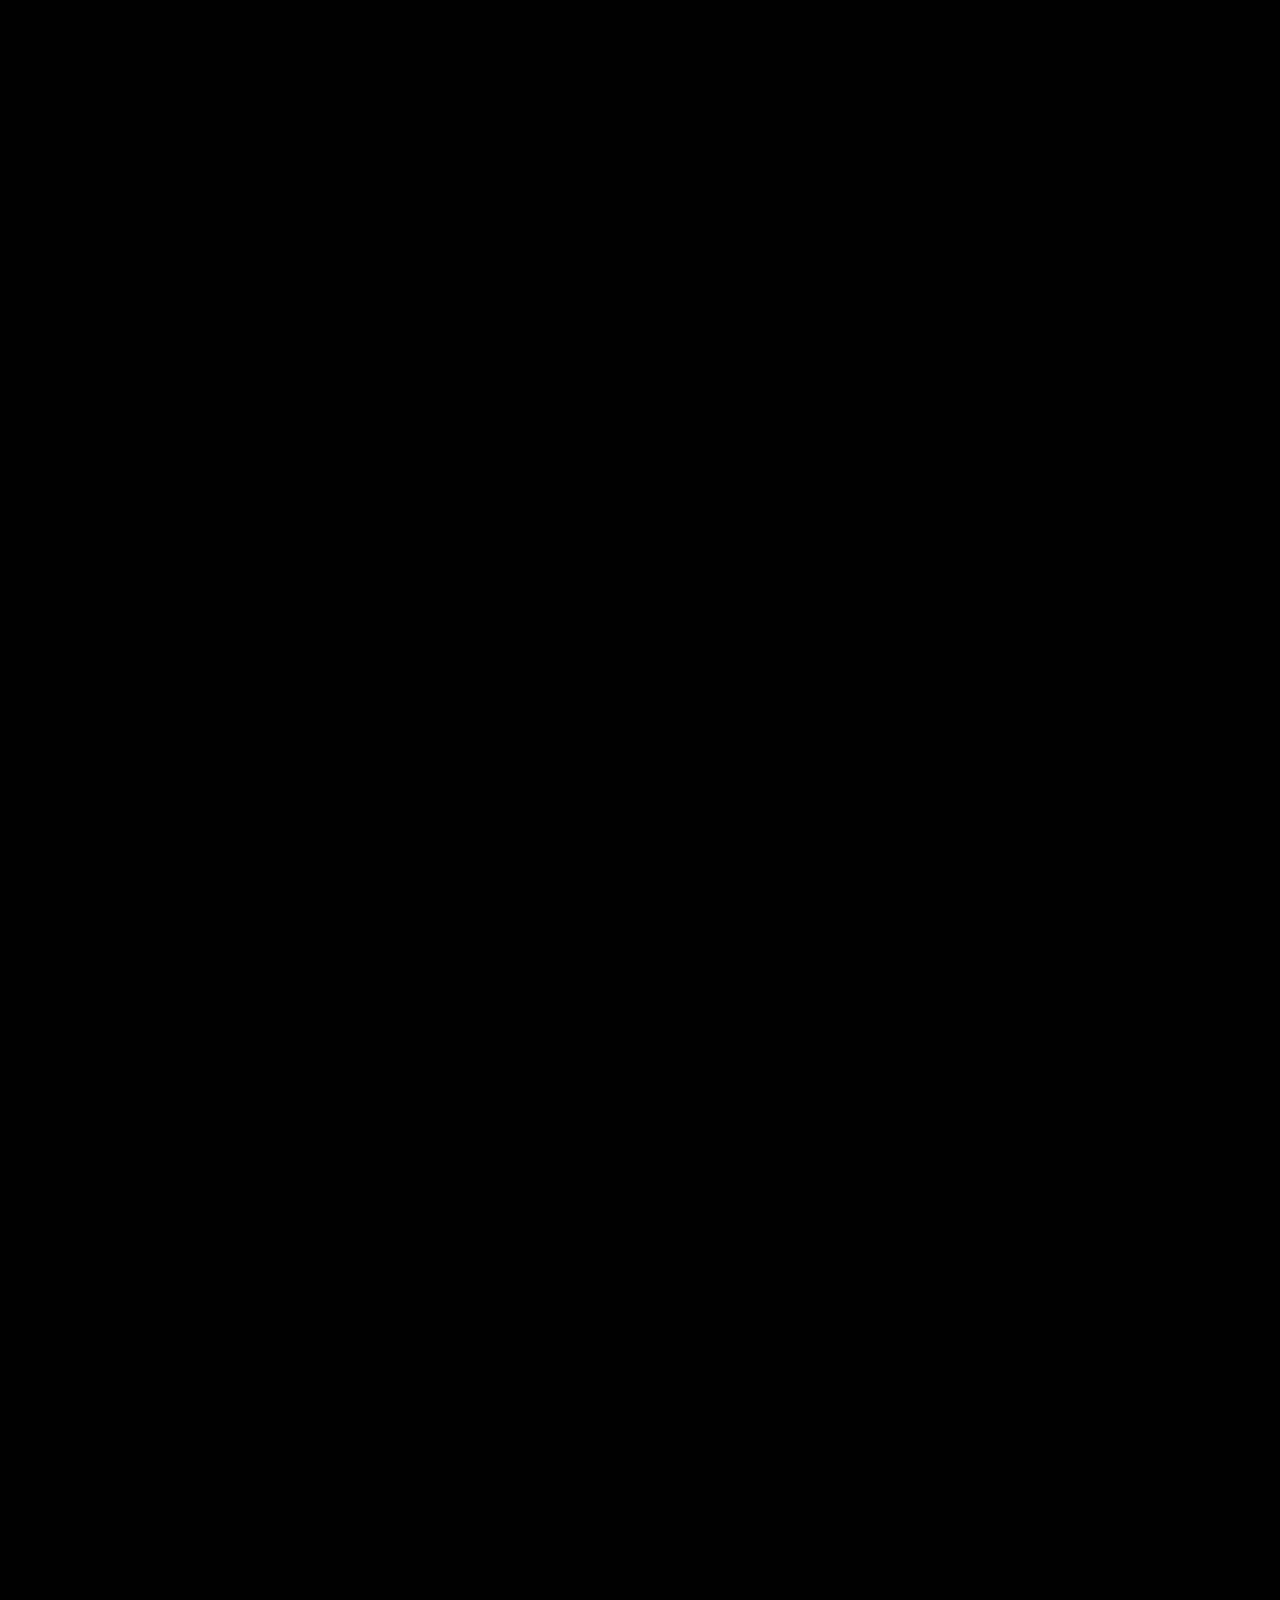
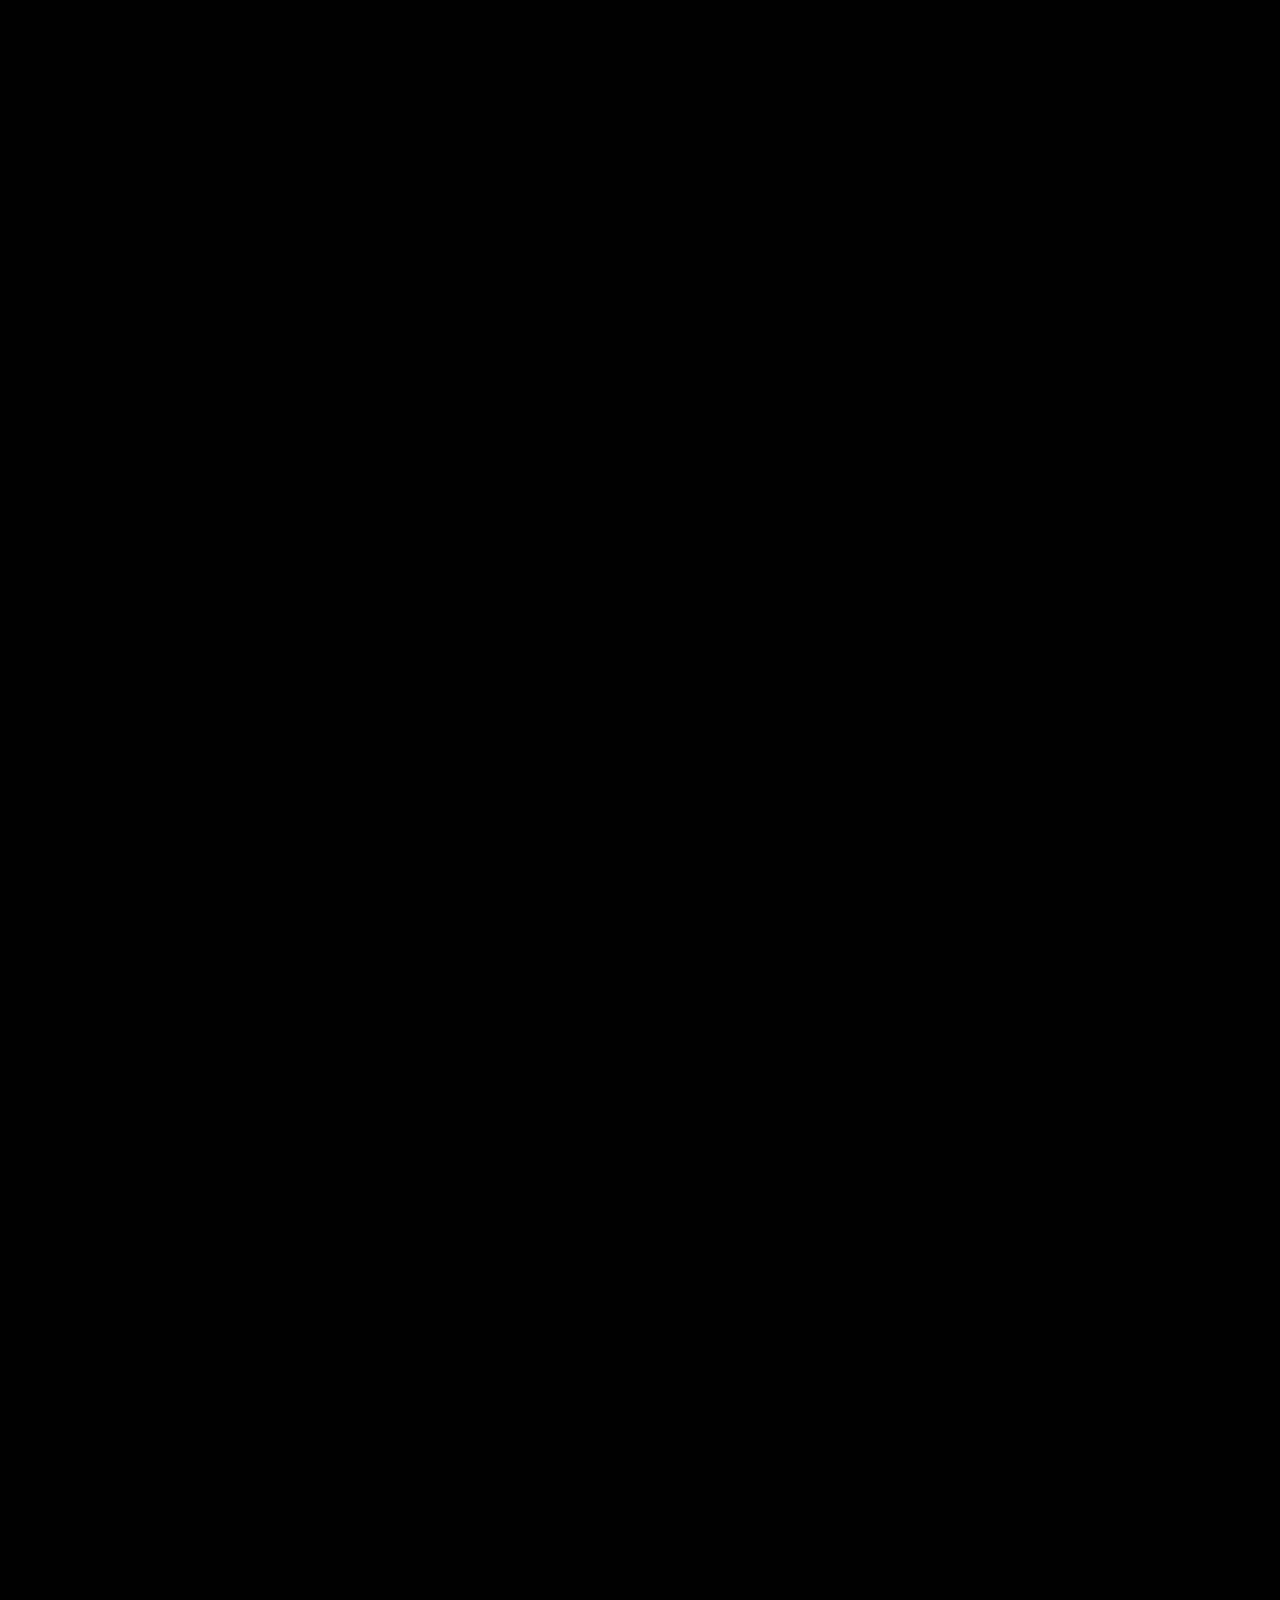
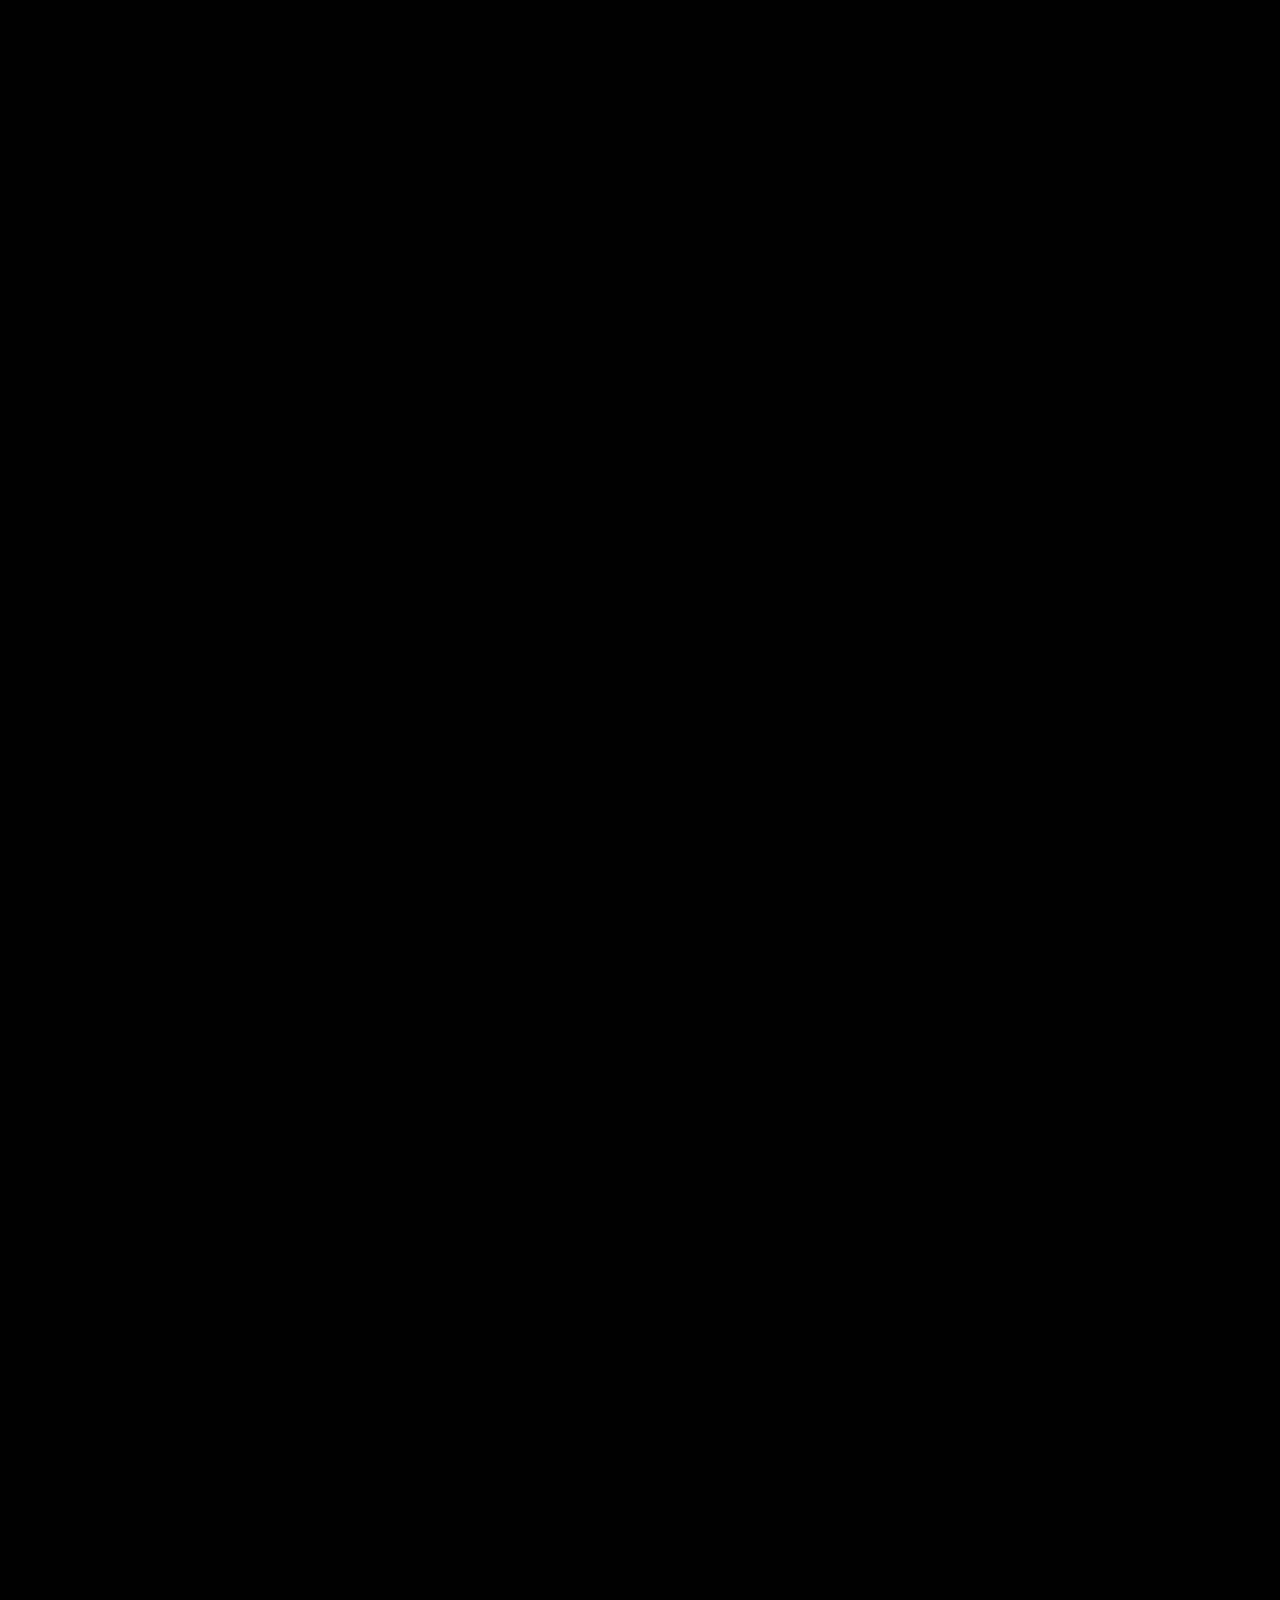
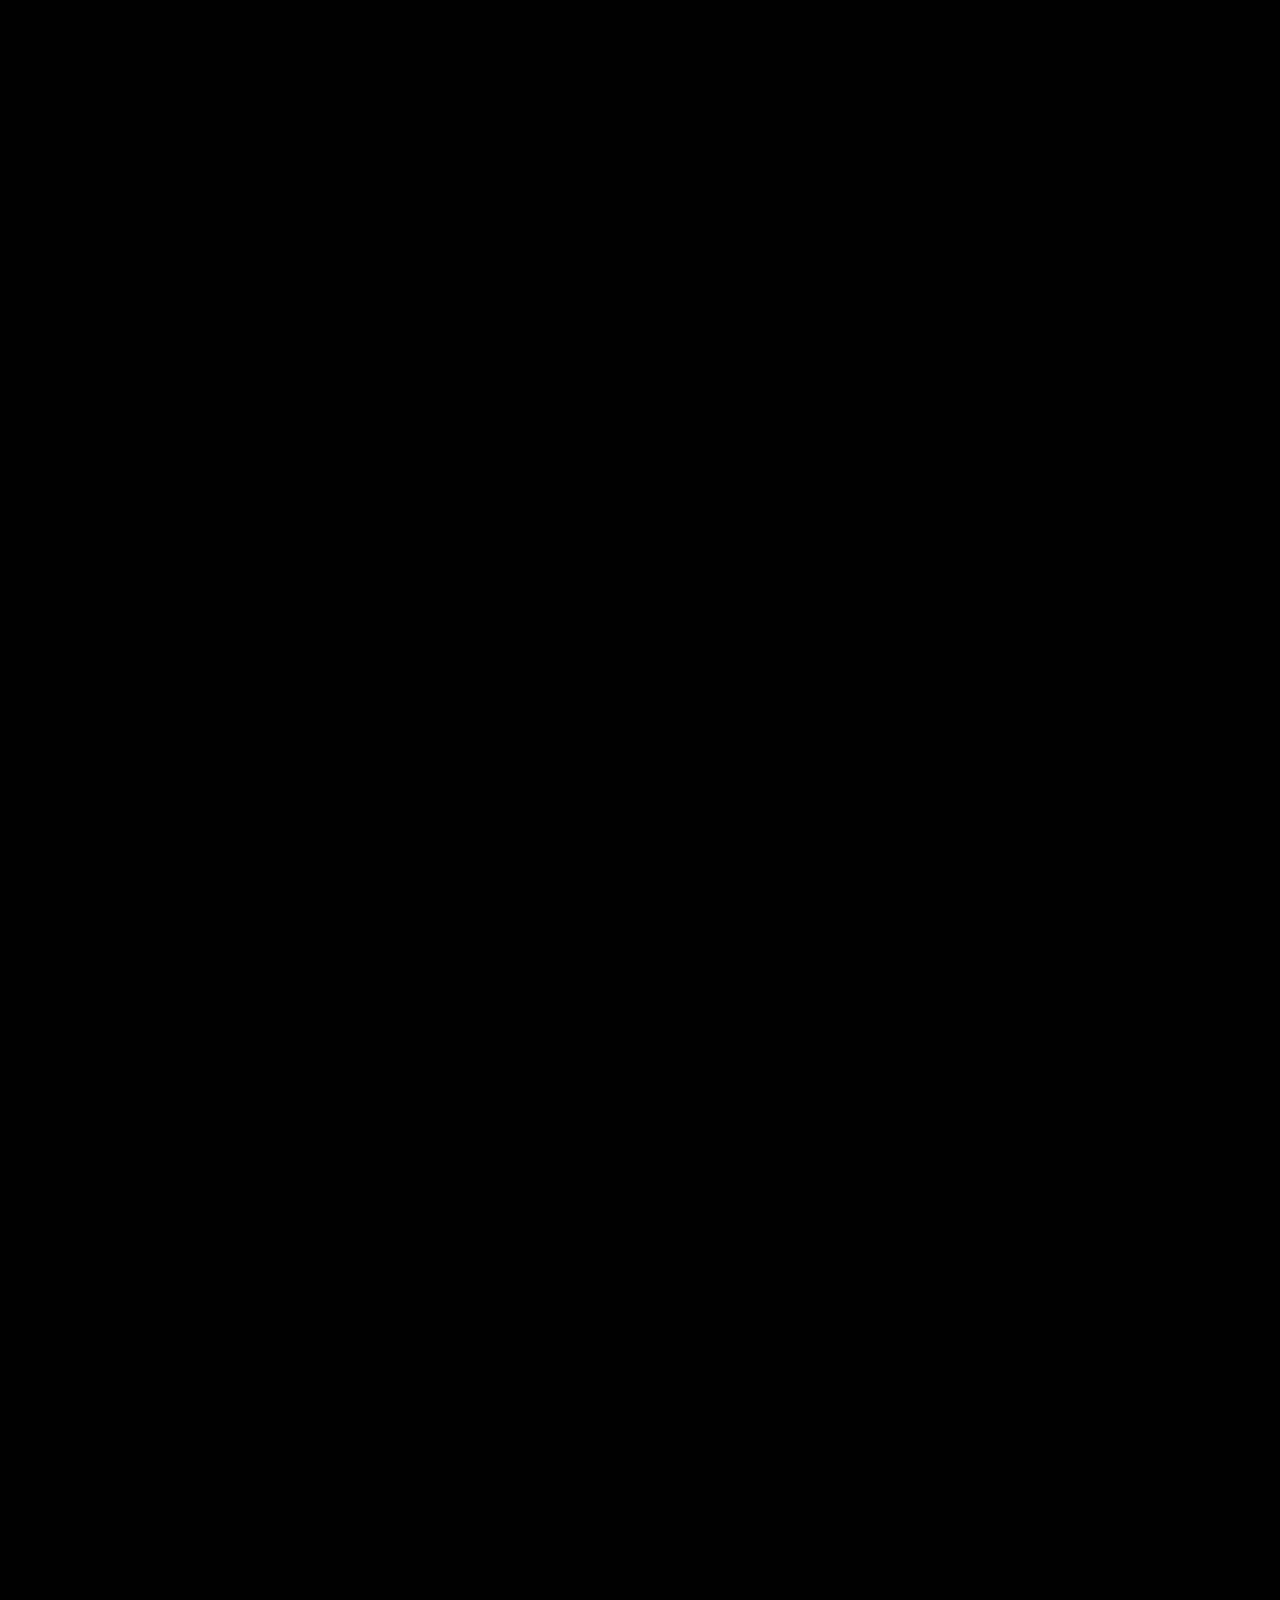
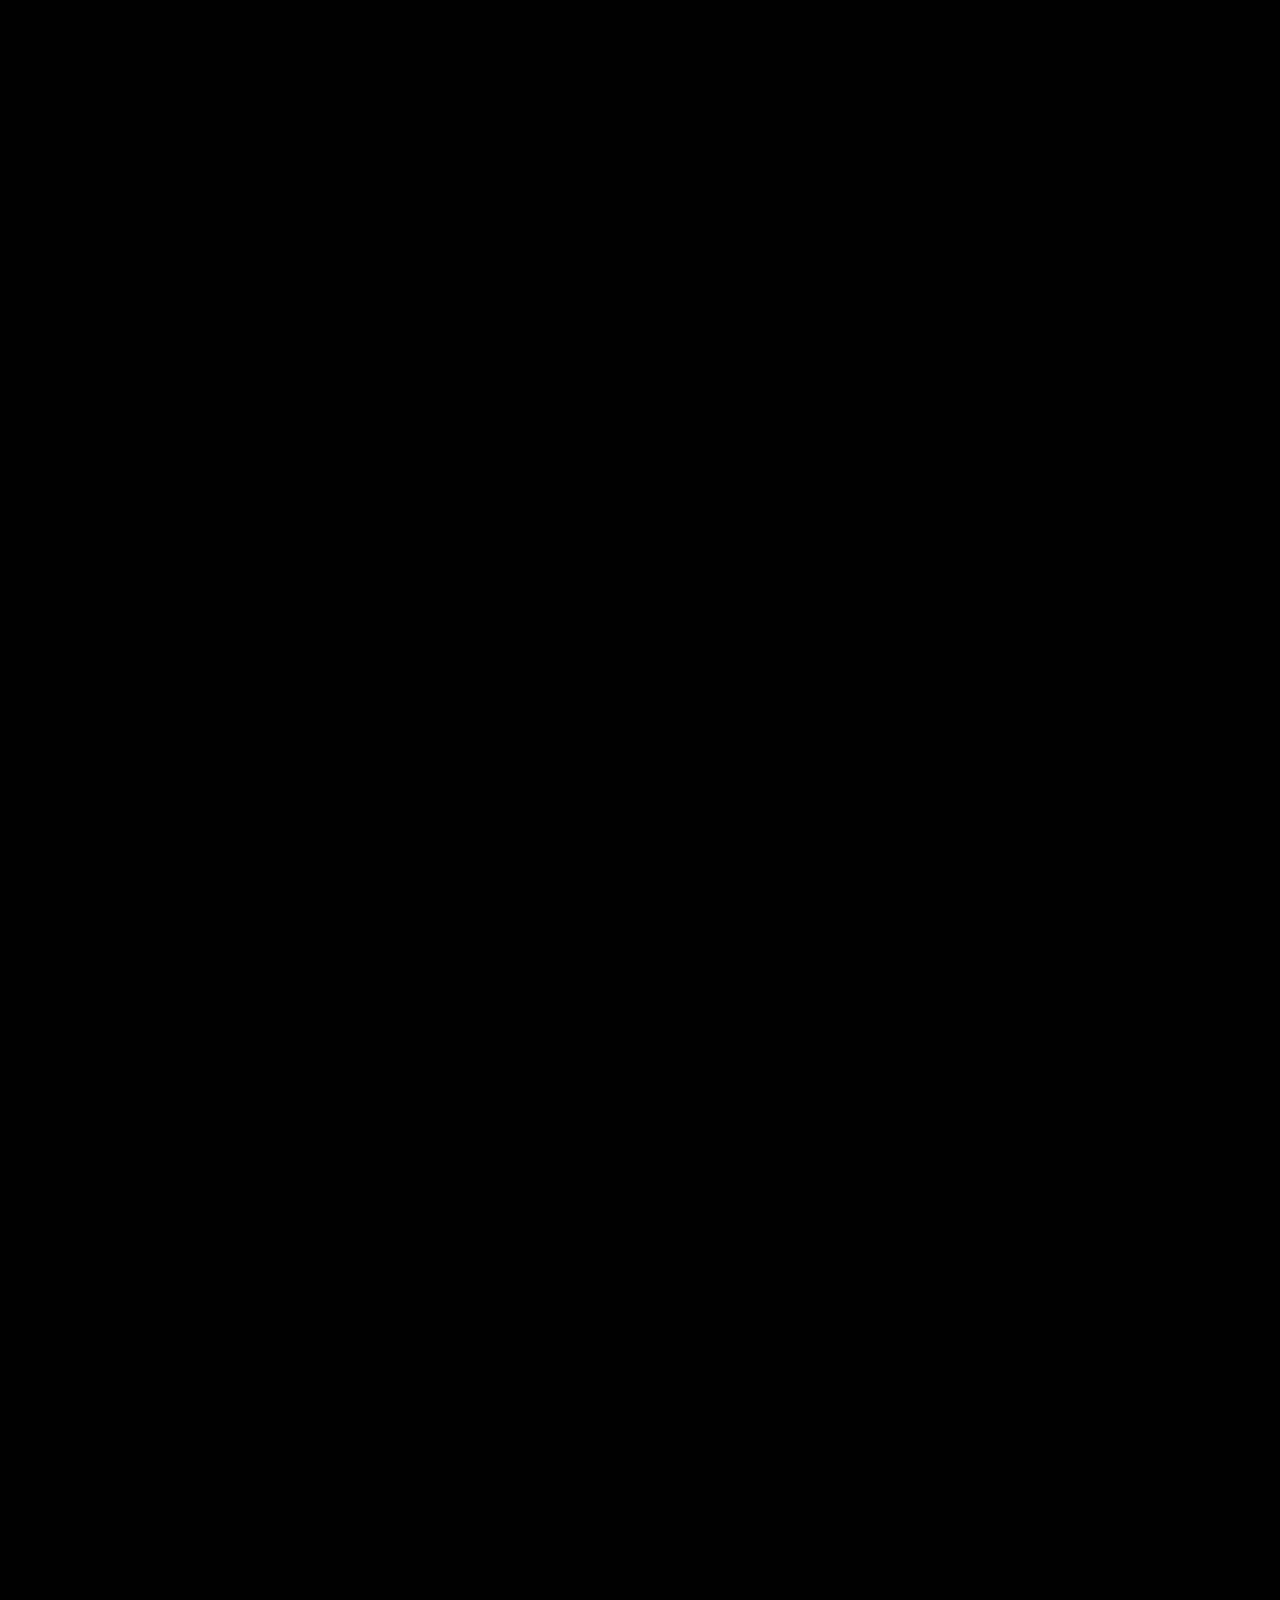
==== commit 45304d71: "HAMR page: add X-ray reflectivity chapter and review fixes - New Chapter 3 on XRR: cross-section TEM" ====
--- a/projects/hamr-thermal/index.html
+++ b/projects/hamr-thermal/index.html
@@ -35,8 +35,9 @@
       <a class="rail__seg" href="#overview"><span class="rail__label"><span class="rail__num">00</span> Intro</span><span class="rail__track"><span class="rail__fill"></span></span></a>
       <a class="rail__seg" href="#ch-hamr"><span class="rail__label"><span class="rail__num">01</span> HAMR</span><span class="rail__track"><span class="rail__fill"></span></span></a>
       <a class="rail__seg" href="#ch-media"><span class="rail__label"><span class="rail__num">02</span> Media</span><span class="rail__track"><span class="rail__fill"></span></span></a>
-      <a class="rail__seg" href="#ch-measure"><span class="rail__label"><span class="rail__num">03</span> Measurement</span><span class="rail__track"><span class="rail__fill"></span></span></a>
-      <a class="rail__seg" href="#paper"><span class="rail__label"><span class="rail__num">04</span> Paper</span><span class="rail__track"><span class="rail__fill"></span></span></a>
+      <a class="rail__seg" href="#ch-xrr"><span class="rail__label"><span class="rail__num">03</span> X-ray</span><span class="rail__track"><span class="rail__fill"></span></span></a>
+      <a class="rail__seg" href="#ch-measure"><span class="rail__label"><span class="rail__num">04</span> Measurement</span><span class="rail__track"><span class="rail__fill"></span></span></a>
+      <a class="rail__seg" href="#paper"><span class="rail__label"><span class="rail__num">05</span> Paper</span><span class="rail__track"><span class="rail__fill"></span></span></a>
     </nav>
   </header>
 
@@ -52,7 +53,8 @@
       </div>
       <dl class="hero__spec hero__spec--3">
         <div><dt>Authors</dt><dd>Chengchao Xu, <strong>Enbo Zhang</strong>, Bo-Yuan Yang, B. S. D. Ch. S. Varaprasad, David E. Laughlin, Jian-Gang Zhu</dd></div>
-        <div><dt>Published</dt><dd>IEEE Transactions on Magnetics</dd><dd>Carnegie Mellon University</dd></div>
+        <div><dt>Published</dt><dd>IEEE Transactions on Magnetics 61(4), 2025</dd><dd>Carnegie Mellon University</dd></div>
+        <div><dt>Result</dt><dd class="c-heat">0.60 W/m·K across the stack</dd><dd>Less than window glass</dd></div>
       </dl>
       <div class="hero__cue" aria-hidden="true">Scroll</div>
     </section>
@@ -148,7 +150,7 @@
           <div class="beat beat--bottom beat--compact beat--corner-bl" data-start="0.82" data-end="1.00">
             <p class="beat__eyebrow">Compare</p>
             <h3 class="beat__title">h-BN or carbon?</h3>
-            <p class="beat__text">With a conventional carbon boundary, heat spreads sideways and the hot spot's edge goes soft.</p>
+            <p class="beat__text">With a conventional carbon boundary, heat spreads sideways and the hot spot's edge goes soft. A 1 nm <span class="c-hbn">h-BN</span> wall resists heat about twice as much as 1 nm of carbon (carbon value measured by Ho et al.).</p>
           </div>
         </div>
         <div class="scene__controls" data-show-from="0.82">
@@ -165,13 +167,192 @@
       </div>
     </section>
 
-    <!-- Chapter 3: Measurement -->
+    <section id="media-grains" class="section media-grains" aria-labelledby="media-grains-title">
+      <div class="container--wide">
+        <div class="lockup" data-reveal>
+          <p class="eyebrow">Seen from above</p>
+          <h2 class="headline" id="media-grains-title">The real film, grain by grain.</h2>
+          <p class="subhead">An electron micrograph looking straight down on FePt-(<span class="c-hbn">h-BN</span>) media. Every grain sits inside its own ring of <span class="c-hbn">h-BN</span>.</p>
+        </div>
+        <div class="tiles" data-reveal-group>
+          <figure class="tile tile--6 xrr-fig xrr-fig--wide">
+            <div class="xrr-fig__frame">
+              <img src="../../assets/img/hamr/plan-view-grains.jpg" width="1040" height="721" loading="lazy" decoding="async" alt="Greyscale top-down micrograph: about a dozen dark, roughly round grains packed side by side, each surrounded by several thin bright concentric rings. Fine lattice lines are visible inside the grains and along the rings. A 5 nm scale bar sits at the lower right.">
+            </div>
+            <figcaption class="xrr-fig__cap">
+              <span class="xrr-fig__label">Reference · plane-view TEM</span>
+              <span class="xrr-fig__title">FePt grains, walled in by <span class="c-hbn">h-BN</span>.</span>
+              <span class="xrr-fig__text">The dark disks are L1₀ FePt grains, under 7 nm across. The bright rings around them are <span class="c-hbn">h-BN</span> sheets, about 1 nm wide, wrapped around each grain. Every grain is separated from its neighbours by <span class="c-hbn">h-BN</span>, so heat moving sideways has to cross those sheets. High-resolution TEM, reproduced from Fig. 1(d) of the paper.</span>
+            </figcaption>
+          </figure>
+        </div>
+      </div>
+    </section>
+
+    <!-- Chapter 3: X-ray reflectivity -->
+    <section id="ch-xrr" class="section chapter" aria-labelledby="ch-xrr-title">
+      <div class="container">
+        <div class="lockup" data-reveal>
+          <p class="eyebrow c-xray">Chapter 3</p>
+          <h2 class="headline" id="ch-xrr-title">Counting layers with X-rays.</h2>
+          <p class="subhead">Before putting a number on each interface, you need to know the stack: how thick each layer is, and how many there are.</p>
+        </div>
+      </div>
+      <div class="container--wide">
+        <div class="tiles" data-reveal-group>
+          <figure class="tile tile--6 xrr-fig">
+            <div class="xrr-fig__frame">
+              <img src="../../assets/img/hamr/tem-13L.jpg" width="472" height="501" loading="lazy" decoding="async" alt="Greyscale cross-section of the multilayer: thirteen thin bright horizontal lines, evenly spaced, separated by darker grey bands, between a capping layer at the top and an underlayer at the bottom. Labels mark FePt 6.5 nm, h-BN 2.5 nm, the Ta/Ru underlayer, the Ta/SiO₂ capping, and a 20 nm scale bar.">
+            </div>
+            <figcaption class="xrr-fig__cap">
+              <span class="xrr-fig__label">The real stack · cross-section TEM</span>
+              <span class="xrr-fig__title">The 13-period sample, side on.</span>
+              <span class="xrr-fig__text">Bright lines are the h-BN layers; the darker bands between them are FePt. TEM shows one thin slice. Below, X-rays measure the same thicknesses across the whole film. Bright-field TEM, reproduced from Fig. 3(a) of the paper. © IEEE.</span>
+            </figcaption>
+          </figure>
+        </div>
+      </div>
+    </section>
+
+    <section id="scene-xrr" class="scene" data-scene="xrr" aria-labelledby="scene-xrr-title">
+      <h2 class="visually-hidden" id="scene-xrr-title">How X-ray reflectivity measures the layer thicknesses of the multilayer</h2>
+      <div class="scene__sticky">
+        <canvas class="scene__canvas" aria-hidden="true"></canvas>
+        <div class="scene__fade scene__fade--top"></div>
+        <div class="scene__fade scene__fade--bottom"></div>
+        <div class="scene__beats">
+          <div class="beat beat--top-left beat--top-mobile" data-start="0.02" data-end="0.17">
+            <p class="beat__eyebrow">X-ray reflectivity</p>
+            <h3 class="beat__title">A beam that barely grazes the film.</h3>
+            <p class="beat__text">X-rays strike the stack at a glancing angle of a degree or two, and a detector on the other side collects what bounces off. The angle is exaggerated here.</p>
+          </div>
+          <div class="beat beat--top-left beat--top-mobile" data-start="0.21" data-end="0.37">
+            <p class="beat__eyebrow">Interference</p>
+            <h3 class="beat__title">Every interface reflects a little.</h3>
+            <p class="beat__text">Each boundary between <span class="c-hbn">h-BN</span> and FePt sends back a weak copy of the beam. The copies travel different distances, so at some angles they add up and at others they cancel.</p>
+          </div>
+          <div class="beat beat--top-left beat--top-mobile" data-start="0.41" data-end="0.59">
+            <p class="beat__eyebrow">Scan the angle</p>
+            <h3 class="beat__title">Peaks for the period, fringes for the whole.</h3>
+            <p class="beat__text">The tall superlattice peaks are spaced by the repeat period. The small fringes between them are set by the thickness of the whole stack: ideally N − 2 of them for N periods.</p>
+          </div>
+          <div class="beat beat--top-left beat--top-mobile" data-start="0.62" data-end="0.79">
+            <p class="beat__eyebrow">The measured curves</p>
+            <h3 class="beat__title">More periods, more fringes.</h3>
+            <p class="beat__text">The paper's scans of the 4-, 7-, 10- and 13-period samples. Superlattice peaks are clear from 7 periods up. The fringe counts, 2, 5, 8 and 10, track N − 2; the thickest stack is one short.</p>
+          </div>
+          <div class="beat beat--top-left beat--top-mobile" data-start="0.83" data-end="1.00">
+            <p class="beat__eyebrow">Checked against TEM</p>
+            <h3 class="beat__title">Same stack, seen two ways.</h3>
+            <p class="beat__text">Fits to the X-ray curves give a period of 8.7 to 9.5 nm across the samples. A cross-section TEM of the 13-period sample shows about 9.3 nm.</p>
+          </div>
+        </div>
+        <div class="scene__fallback">
+          <p>The animated view isn't available in this browser. In X-ray reflectivity, X-rays strike the [h-BN/FePt]×N multilayer at a grazing angle. Each interface reflects part of the beam, and the reflections interfere: sweeping the angle gives tall superlattice peaks, spaced by the layer period, with small Kiessig fringes between them set by the total thickness. The measured curves of the 4-, 7-, 10- and 13-period samples show 2, 5, 8 and 10 fringes. Fits gave a period of 8.7 to 9.5 nm, in agreement with the cross-section TEM above.</p>
+        </div>
+      </div>
+    </section>
+
+    <section id="xrr-read" class="section xrr-read" aria-labelledby="xrr-read-title">
+      <div class="container--wide">
+        <div class="lockup" data-reveal>
+          <p class="eyebrow">Reading thickness off the curve</p>
+          <h2 class="headline" id="xrr-read-title">One scan, three lengths.</h2>
+          <p class="subhead">Each feature of the curve ties to a length. At these small angles the rule is the same every time: angle spacing ≈ wavelength ÷ length. Cu Kα X-rays have λ = 0.154 nm.</p>
+        </div>
+        <ol class="xrr-steps" data-reveal-group>
+          <li class="xrr-step">
+            <div class="xrr-step__head"><span class="xrr-step__idx">01</span><h3 class="xrr-step__title">Total thickness</h3></div>
+            <div class="xrr-step__body">
+              <p class="xrr-step__what">From the Kiessig fringes</p>
+              <p>The top and bottom of the film reflect like the two faces of a soap film, giving small, evenly spaced fringes. Thicker film, closer fringes.</p>
+              <p class="xrr-step__eq">D ≈ λ / Δ(2θ)<span>a 120 nm film: fringes ≈ 0.07° apart</span></p>
+            </div>
+          </li>
+          <li class="xrr-step">
+            <div class="xrr-step__head"><span class="xrr-step__idx">02</span><h3 class="xrr-step__title">Repeat period</h3></div>
+            <div class="xrr-step__body">
+              <p class="xrr-step__what">From the superlattice peaks</p>
+              <p>The repeating <span class="c-hbn">h-BN</span>/FePt pairs act like planes in a crystal and give tall peaks. Same rule; a period is much thinner than the film, so the peaks sit much farther apart.</p>
+              <p class="xrr-step__eq">Λ ≈ λ / Δ(2θ)<span>a 9 nm period: peaks ≈ 1° apart</span></p>
+            </div>
+          </li>
+          <li class="xrr-step">
+            <div class="xrr-step__head"><span class="xrr-step__idx">03</span><h3 class="xrr-step__title">The split inside a period</h3></div>
+            <div class="xrr-step__body">
+              <p class="xrr-step__what">From the peak heights, by fitting</p>
+              <p>The split between <span class="c-hbn">h-BN</span> and FePt changes how tall the peaks are, not where they sit, so it comes from a fit rather than a spacing. Design: 2.5 nm <span class="c-hbn">h-BN</span> + 6.5 nm FePt.</p>
+            </div>
+          </li>
+          <li class="xrr-step">
+            <div class="xrr-step__head"><span class="xrr-step__idx">04</span><h3 class="xrr-step__title">A count to check</h3></div>
+            <div class="xrr-step__body">
+              <p class="xrr-step__what">Fringes between two peaks</p>
+              <p>N periods give N − 2 fringes between neighbouring peaks, a check that needs no fit. The four samples show 2, 5, 8 and 10.</p>
+              <p class="xrr-step__eq">fringes = N − 2<span>13 → 11 expected, 10 seen</span></p>
+            </div>
+          </li>
+        </ol>
+        <div class="xrr-fit" data-reveal>
+          <p class="xrr-fit__label">The full fit</p>
+          <p>The spacings give starting values. The final numbers come from a layer-by-layer model (thickness, density and roughness for each layer) whose calculated curve is fitted to the measured one. Density sets where the reflection first drops; roughness sets how fast the curve falls. The fits give a period of 8.7 to 9.5 nm.</p>
+        </div>
+        <div class="xrr-limits" data-reveal-group>
+          <p class="xrr-limits__label">Where XRR stops working</p>
+          <div class="xrr-limit">
+            <p class="xrr-limit__title">Rough interfaces</p>
+            <p>Roughness fades the fringes, first at high angles. It likely explains the missing fringe in the 13-period sample.</p>
+          </div>
+          <div class="xrr-limit">
+            <p class="xrr-limit__title">Very thick films</p>
+            <p>Past a few hundred nanometres the fringes sit too close to resolve.</p>
+          </div>
+          <div class="xrr-limit">
+            <p class="xrr-limit__title">Weak contrast</p>
+            <p>An interface reflects only if the density changes across it. <span class="c-hbn">h-BN</span> and FePt differ strongly, so the peaks here are bright.</p>
+          </div>
+          <div class="xrr-limit">
+            <p class="xrr-limit__title">It averages</p>
+            <p>The beam covers millimetres of film, so XRR gives an average. TEM shows one slice, so the two go together.</p>
+          </div>
+        </div>
+      </div>
+    </section>
+
+    <section id="xrr-result" class="section xrr-result" aria-labelledby="xrr-result-title">
+      <div class="container--wide">
+        <div class="lockup" data-reveal>
+          <p class="eyebrow">What the X-rays measured</p>
+          <h2 class="headline" id="xrr-result-title">The stack is the stack we meant to grow.</h2>
+          <p class="subhead">X-rays average over the whole area under the beam; TEM looks at one thin slice. The two agree.</p>
+        </div>
+        <div class="tiles" data-reveal-group>
+          <div class="tile tile--2 stat">
+            <p class="stat__label">Repeat period</p>
+            <p class="stat__value c-xray">8.7–9.5 nm</p>
+            <p class="stat__note">From fits to the XRR curves of the 4-, 7-, 10- and 13-period samples.</p>
+          </div>
+          <div class="tile tile--2 stat">
+            <p class="stat__label">Designed period</p>
+            <p class="stat__value"><span class="c-hbn">2.5</span> + 6.5 nm</p>
+            <p class="stat__note">An h-BN layer plus an L1₀ FePt layer, as designed. TEM shows about 9.3 nm per period.</p>
+          </div>
+          <div class="tile tile--2 stat tile--wide-md">
+            <p class="stat__label">Fringes counted</p>
+            <p class="stat__value">2 · 5 · 8 · 10</p>
+            <p class="stat__note">For 4, 7, 10 and 13 periods. Ideally N − 2; the thickest stack is one short, likely from roughness that builds up toward the top.</p>
+          </div>
+        </div>
+      </div>
+    </section>
+
+    <!-- Chapter 4: Measurement -->
     <section id="ch-measure" class="section chapter" aria-labelledby="ch-measure-title">
       <div class="container">
         <div class="lockup" data-reveal>
-          <p class="eyebrow c-gold">Chapter 3</p>
+          <p class="eyebrow c-gold">Chapter 4</p>
           <h2 class="headline" id="ch-measure-title">Measuring heat across a few atoms.</h2>
-          <p class="subhead">Stack the interface many times over, then time how heat gets through it.</p>
+          <p class="subhead">Stack the interface many times over, then measure how hard it is for heat to get through.</p>
         </div>
       </div>
     </section>
@@ -216,17 +397,17 @@
         <div class="lockup" data-reveal>
           <p class="eyebrow">The result</p>
           <h2 class="headline" id="results-title">Very little heat gets through.</h2>
-          <p class="subhead">Mostly metal, yet across the stack it conducts heat less well than window glass.</p>
+          <p class="subhead">Mostly metal, yet across the stack it conducts heat less well than window glass. Over 80% of the resistance sits at the interfaces.</p>
         </div>
         <div class="tiles" data-reveal-group>
           <div class="tile tile--3 stat">
             <p class="stat__label">Effective conductivity, cross-plane</p>
-            <p class="stat__value c-heat">0.60 W/m·K</p>
+            <p class="stat__value c-heat">0.60 ± 0.05 W/m·K</p>
             <p class="stat__note">For the [h-BN/FePt] multilayer, from differential 3ω measurements.</p>
           </div>
           <div class="tile tile--3 stat">
             <p class="stat__label">Interface conductance</p>
-            <p class="stat__value c-hbn">≈ 68 MW/m²·K</p>
+            <p class="stat__value c-hbn">67.9 ± 6.6 MW/m²·K</p>
             <p class="stat__note">Across FePt / h-BN / FePt at room temperature: weak van der Waals bonding.</p>
           </div>
           <div class="tile tile--2 stat">
@@ -254,7 +435,7 @@
         <div class="lockup" data-reveal>
           <p class="eyebrow">The paper</p>
           <h2 class="headline" id="paper-title">Ultralow thermal conductance across the [FePt/h-BN/FePt] interface.</h2>
-          <p class="subhead">C. Xu, E. Zhang, B.-Y. Yang, B. S. D. Ch. S. Varaprasad, D. E. Laughlin, J.-G. Zhu. IEEE Transactions on Magnetics.</p>
+          <p class="subhead">C. Xu, E. Zhang, B.-Y. Yang, B. S. D. Ch. S. Varaprasad, D. E. Laughlin, J.-G. Zhu. IEEE Transactions on Magnetics 61(4), 2025.</p>
           <div class="cta-row">
             <a class="btn btn--primary" href="https://ieeexplore.ieee.org/abstract/document/10716709" rel="noopener noreferrer" target="_blank">IEEE Xplore</a>
             <a class="btn btn--secondary" href="https://arxiv.org/abs/2406.13085" rel="noopener noreferrer" target="_blank">arXiv preprint</a>
@@ -269,7 +450,7 @@
         <div class="lockup" data-reveal>
           <p class="eyebrow">My role</p>
           <h2 class="headline" id="role-title">Co-author, at the Data Storage Systems Center.</h2>
-          <p class="subhead">Part of the Carnegie Mellon team developing FePt-(h-BN) media for heat-assisted recording.</p>
+          <p class="subhead">I built the differential 3ω measurement station and validated it against silicon, as part of the Carnegie Mellon team developing FePt-(h-BN) media for heat-assisted recording.</p>
         </div>
         <div class="tiles" data-reveal-group>
           <div class="tile tile--6 role-block">
--- a/assets/css/tokens.css
+++ b/assets/css/tokens.css
@@ -56,6 +56,7 @@
   --c-gold:            #d4af37;   /* gold stripline */
   --c-heat:            #ed6925;   /* HAMR heat (inferno orange) */
   --c-hbn:             #bfe9ff;   /* h-BN sheets (ice cyan) */
+  --c-xray:            #b69cff;   /* X-ray beam (XRR chapter, violet) */
 
   /* Soft (tinted) variants for chips, tile washes, toggle thumbs */
   --c-sigma-plus-soft:  rgba(255, 55, 95, 0.16);
--- a/assets/css/site.css
+++ b/assets/css/site.css
@@ -102,6 +102,7 @@
 .c-gold { color: var(--c-gold); }
 .c-heat { color: var(--c-heat); }
 .c-hbn  { color: var(--c-hbn); }
+.c-xray { color: var(--c-xray); }
 .c-text-2 { color: var(--c-text-2); }
 
 /* --------------------------------------------------------------------------
@@ -704,21 +705,6 @@
   .ring--minus { animation: spin-ccw 30s linear infinite; }
 }
 
-.project-card--soon {
-  background: var(--c-surface-1);
-  border: 1px dashed var(--c-border);
-  color: var(--c-text-3);
-  min-height: 260px;
-  justify-content: flex-end;
-  gap: var(--sp-2);
-}
-.project-card--soon .project-card__eyebrow { font-size: var(--fs-caption); color: var(--c-text-3); }
-.project-card--soon .project-card__title { font-size: var(--fs-title); line-height: var(--lh-title); color: var(--c-text-2); }
-.project-card--soon .project-card__text { font-size: var(--fs-body); color: var(--c-text-3); }
-@media (hover: hover) and (pointer: fine) {
-  .project-card--soon:hover { background-color: var(--c-surface-1); }
-}
-
 @media (max-width: 1068px) {
   .project-card--featured { grid-template-columns: minmax(0, 1fr); min-height: 0; }
   .project-card__visual { order: -1; min-height: 300px; aspect-ratio: 16 / 10; }
@@ -937,7 +923,11 @@
   -webkit-backdrop-filter: blur(14px) saturate(140%);
   backdrop-filter: blur(14px) saturate(140%);
 }
-@media (max-height: 760px) and (min-width: 735px) { .beat--compact .beat__text { display: none; } }
+/* Short screens: live overlays drop the body text to keep the scene in view. Never in the
+   stacked fallback, and not where the text is the story (.scene--keep-text, the P-03 lab walk). */
+@media (max-height: 760px) and (min-width: 735px) {
+  .js .scene:not(.scene--static):not(.scene--keep-text) .beat--compact .beat__text { display: none; }
+}
 .beat--compact .beat__eyebrow { margin-bottom: var(--sp-1); }
 .beat--compact .beat__title { font-size: var(--fs-title); line-height: var(--lh-title); }
 .beat--compact .beat__text { margin-top: var(--sp-2); max-width: 44em; }
@@ -1517,6 +1507,7 @@
 .page-project .section__caption { font-family: var(--font-mono); font-size: 12px; }
 .hero__spec--3 { grid-template-columns: minmax(0, 2fr) minmax(0, 1fr); max-width: 960px; width: 100%; }
 .hero__spec dd strong { font-weight: 600; }
+@media (min-width: 735px) { .page-hamr .hero__spec--3 { grid-template-columns: minmax(0, 2fr) minmax(0, 1fr) minmax(0, 1fr); max-width: 1180px; } }
 @media (max-width: 734px) { .hero__spec--3 { grid-template-columns: 1fr; } }
 
 /* Playground: bias-field slider + ODMR spectrum ---------------------------- */
@@ -1706,7 +1697,7 @@
 }
 
 /* instrument scroll scene */
-#scene-setup { --scene-h: 520vh; }
+#scene-setup { --scene-h: 900vh; }
 .setup__canvas { cursor: grab; touch-action: pan-y; }
 .setup__canvas.is-grabbing { cursor: grabbing; }
 .setup__veil {
@@ -1730,7 +1721,6 @@
 
   /* home: project visual keeps its own width (aspect-ratio + min-height was forcing it wider than the card) */
   .project-card__visual { min-height: 0; aspect-ratio: 4 / 3; }
-  .project-card--soon { min-height: 150px; }
 
   /* about: long paragraphs read better ranged left, like the rest of the lab style */
   .about__body, .about__body .lockup { text-align: left; align-items: flex-start; }
@@ -1795,6 +1785,86 @@
 /* HAMR page: scroll length follows how much each storyboard moves (see data-pace on each scene) */
 .page-hamr #scene-write { --scene-h: 500vh; }
 .page-hamr #scene-media { --scene-h: 440vh; }
+.page-hamr #scene-xrr { --scene-h: 540vh; }
+
+/* HAMR page, XRR chapter: the reference TEM from the paper, image beside its caption */
+.xrr-fig {
+  margin: 0;
+  min-height: 0;
+  display: grid;
+  grid-template-columns: minmax(0, 420px) minmax(0, 1fr);
+  gap: clamp(20px, 3vw, 40px);
+  align-items: end;
+}
+.xrr-fig--wide { grid-template-columns: minmax(0, 620px) minmax(0, 1fr); }   /* landscape image (media chapter) */
+.xrr-fig__frame { background: #000; border: 1px solid var(--c-border); }
+.xrr-fig__frame img { display: block; width: 100%; height: auto; }
+.xrr-fig__cap { display: flex; flex-direction: column; gap: var(--sp-2); max-width: 44ch; }
+.xrr-fig__label { font-family: var(--font-mono); font-size: 12px; letter-spacing: 0.06em; text-transform: uppercase; color: var(--c-text-3); }
+.xrr-fig__title { font-size: var(--fs-body-lg); font-weight: var(--fw-semibold); color: var(--c-text-1); }
+.xrr-fig__text { font-size: var(--fs-caption); line-height: var(--lh-caption); color: var(--c-text-2); }
+@media (max-width: 1068px) {
+  .xrr-fig--wide { grid-template-columns: minmax(0, 1fr); }
+}
+@media (max-width: 734px) {
+  .xrr-fig { grid-template-columns: minmax(0, 1fr); }
+}
+
+/* HAMR page, XRR chapter: how each length is read off the curve (numbered rows), the fit, and the limits */
+.xrr-steps { list-style: none; margin: var(--sp-8) 0 0; padding: 0; }
+.xrr-step {
+  display: grid;
+  grid-template-columns: minmax(0, 5fr) minmax(0, 7fr);
+  column-gap: clamp(1.5rem, 5vw, 5rem);
+  padding: var(--sp-6) 0;
+  border-top: 1px solid var(--c-border);
+}
+.xrr-step:last-child { border-bottom: 1px solid var(--c-border); }
+.xrr-step__head { display: flex; align-items: baseline; gap: var(--sp-4); min-width: 0; }
+.xrr-step__idx { font-family: var(--font-mono); font-size: 12px; letter-spacing: 0.08em; color: var(--c-xray); }
+.xrr-step__title {
+  margin: 0;
+  font-size: clamp(1.25rem, 1.05rem + 0.8vw, 1.75rem);
+  font-weight: var(--fw-semibold);
+  line-height: 1.2;
+  letter-spacing: -0.01em;
+  color: var(--c-text-1);
+}
+.xrr-step__body { min-width: 0; display: flex; flex-direction: column; gap: var(--sp-3); max-width: 60ch; }
+.xrr-step__body p { margin: 0; font-size: var(--fs-body); line-height: var(--lh-body); color: var(--c-text-2); }
+.xrr-step__body .xrr-step__what {
+  font-family: var(--font-mono); font-size: 12px; letter-spacing: 0.08em; text-transform: uppercase; color: var(--c-text-3);
+}
+.xrr-step__body .xrr-step__eq {
+  display: flex; flex-wrap: wrap; align-items: baseline; gap: var(--sp-2) var(--sp-4);
+  font-family: var(--font-mono); font-size: 15px; color: var(--c-text-1);
+}
+.xrr-step__eq span { font-size: 12px; color: var(--c-text-3); }
+.xrr-fit { margin-top: var(--sp-8); max-width: 72ch; }
+.xrr-fit p { margin: 0; font-size: var(--fs-body); line-height: var(--lh-body); color: var(--c-text-2); }
+.xrr-fit .xrr-fit__label,
+.xrr-limits__label {
+  margin: 0 0 var(--sp-3);
+  font-family: var(--font-mono); font-size: 12px; letter-spacing: 0.08em; text-transform: uppercase; color: var(--c-text-3);
+}
+.xrr-limits {
+  margin-top: var(--sp-8);
+  display: grid;
+  grid-template-columns: repeat(4, minmax(0, 1fr));
+  gap: var(--sp-5) clamp(1rem, 2.5vw, 2rem);
+}
+.xrr-limits__label { grid-column: 1 / -1; margin: 0; }
+.xrr-limit { border-top: 1px solid var(--c-border); padding-top: var(--sp-4); }
+.xrr-limit p { margin: 0; font-size: var(--fs-caption); line-height: var(--lh-caption); color: var(--c-text-2); }
+.xrr-limit .xrr-limit__title { margin-bottom: var(--sp-2); font-size: var(--fs-body); font-weight: var(--fw-semibold); color: var(--c-text-1); }
+@media (max-width: 1068px) {
+  .xrr-limits { grid-template-columns: repeat(2, minmax(0, 1fr)); }
+}
+@media (max-width: 734px) {
+  .xrr-steps { margin-top: var(--sp-7); }
+  .xrr-step { grid-template-columns: minmax(0, 1fr); row-gap: var(--sp-3); padding: var(--sp-5) 0; }
+  .xrr-limits { grid-template-columns: minmax(0, 1fr); }
+}
 
 /* Project pages: the section rail is a vertical bar in the top-left corner. Each part is a short dash;
    the current part grows tall and bright, with dots for its scroll stops (keyframes, added by site.js). */
@@ -1963,3 +2033,275 @@
   .page-project .hero,
   .page-project main > .section { --gutter: 184px; }
 }
+
+/* --------------------------------------------------------------------------
+   Skills (home) — ruled spec sheet: index + title on the left, evidence and techniques on the right.
+   -------------------------------------------------------------------------- */
+.page-home .skillset { text-align: left; }
+.page-home .skillset .lockup { align-items: flex-start; text-align: left; }
+.page-home .skillset .lockup .eyebrow {
+  align-self: stretch;
+  padding-bottom: var(--sp-3);
+  border-bottom: 1px solid var(--c-border);
+}
+.page-home .skillset .lockup .subhead { max-width: 52ch; }
+.skills { list-style: none; margin: var(--sp-8) 0 0; padding: 0; }
+.skill {
+  display: grid;
+  grid-template-columns: minmax(0, 5fr) minmax(0, 7fr);
+  column-gap: clamp(1.5rem, 5vw, 5rem);
+  padding: var(--sp-6) 0;
+  border-top: 1px solid var(--c-border);
+}
+.skill:last-child { border-bottom: 1px solid var(--c-border); }
+.skill__head { display: flex; align-items: baseline; gap: var(--sp-4); min-width: 0; }
+.skill__idx {
+  font-family: var(--font-mono);
+  font-size: 12px;
+  letter-spacing: 0.08em;
+  color: var(--c-text-3);
+}
+.skill__title {
+  margin: 0;
+  font-size: clamp(1.25rem, 1.05rem + 0.8vw, 1.75rem);
+  font-weight: var(--fw-semibold);
+  line-height: 1.2;
+  letter-spacing: -0.01em;
+  color: var(--c-text-1);
+}
+.skill__body { min-width: 0; padding-top: 3px; }        /* chips sit on the title's first line */
+.skill .chips { margin-top: 0; }
+.skill__link { margin-top: var(--sp-3); }
+@media (max-width: 734px) {
+  .skills { margin-top: var(--sp-7); }
+  .skill { grid-template-columns: minmax(0, 1fr); row-gap: var(--sp-3); padding: var(--sp-5) 0; }
+  .skill__body { padding-top: 0; }
+}
+
+/* --------------------------------------------------------------------------
+   Micrographs (project page) — ruled groups like Skills. Images are always shown whole (never cropped
+   or covered: each has a scale bar drawn in); a transparent button over each opens the lightbox.
+   -------------------------------------------------------------------------- */
+/* home card for the micrographs: a real image instead of a scene, contained so its scale bar stays in */
+.project-card__visual--micro { --pad: clamp(20px, 3vw, 40px); }
+.project-card__visual--micro img {
+  position: absolute;
+  top: var(--pad); left: var(--pad);
+  width: calc(100% - 2 * var(--pad));
+  height: calc(100% - 2 * var(--pad));
+  object-fit: contain;
+}
+.mgroup {
+  display: grid;
+  row-gap: var(--sp-7);
+  padding: var(--sp-6) 0 var(--sp-8);
+  border-top: 1px solid var(--c-border);
+}
+.mgroup:last-child { border-bottom: 1px solid var(--c-border); }
+.mgroup__head { display: flex; flex-wrap: wrap; align-items: baseline; gap: var(--sp-2) var(--sp-4); min-width: 0; }
+.mgroup__idx,
+.mgroup__note {
+  font-family: var(--font-mono);
+  font-size: 12px;
+  letter-spacing: 0.08em;
+  color: var(--c-text-3);
+}
+.mgroup__note { margin-left: auto; text-transform: uppercase; }
+.mgroup__title {
+  margin: 0;
+  font-size: clamp(1.25rem, 1.05rem + 0.8vw, 1.75rem);
+  font-weight: var(--fw-semibold);
+  line-height: 1.2;
+  letter-spacing: -0.01em;
+  color: var(--c-text-1);
+}
+:is(.micrographs, .hero__spec) sub { font-size: 0.7em; line-height: 0; vertical-align: -0.25em; }
+
+.micro { margin: 0; min-width: 0; }
+.micro__frame {
+  position: relative;
+  background: #000;
+  border: 1px solid var(--c-border);
+  transition: border-color var(--dur-fast) var(--ease-standard);
+}
+.micro__frame img { width: 100%; height: auto; }
+.micro__open {
+  position: absolute;
+  inset: 0;
+  width: 100%;
+  cursor: zoom-in;
+}
+.micro__open::after {                             /* hover / focus tag; sits in a corner, off the scale bars */
+  content: "Enlarge +";
+  position: absolute;
+  top: 8px; right: 8px;
+  padding: 5px 7px;
+  border-radius: 3px;
+  background: rgba(0, 0, 0, 0.72);
+  font-family: var(--font-mono);
+  font-size: 11px;
+  line-height: 1;
+  letter-spacing: 0.08em;
+  text-transform: uppercase;
+  color: var(--c-text-1);
+  opacity: 0;
+  transition: opacity var(--dur-fast) var(--ease-standard);
+}
+.micro__open:focus-visible { border-radius: 0; }
+.micro__open:focus-visible::after { opacity: 1; }
+@media (hover: hover) and (pointer: fine) {
+  .micro__frame:hover { border-color: rgba(255, 255, 255, 0.34); }
+  .micro__frame:hover .micro__open::after { opacity: 1; }
+}
+.micro__text { padding-top: var(--sp-4); max-width: 62ch; }
+.micro__title {
+  margin: 0;
+  font-size: var(--fs-body-lg);
+  font-weight: var(--fw-semibold);
+  line-height: 1.3;
+  color: var(--c-text-1);
+}
+.micro__caption {
+  margin: var(--sp-2) 0 0;
+  font-size: var(--fs-body);
+  line-height: var(--lh-body);
+  color: var(--c-text-2);
+}
+.micro__credit {
+  margin: var(--sp-3) 0 0;
+  font-family: var(--font-mono);
+  font-size: 12px;
+  letter-spacing: 0.04em;
+  color: var(--c-text-3);
+}
+/* plate: image on the left (never narrower than 340px, so the SEM dots stay resolved), text beside it */
+.micro--plate {
+  display: grid;
+  grid-template-columns: minmax(340px, 480px) minmax(0, 1fr);
+  column-gap: clamp(1.5rem, 4vw, 3.5rem);
+  align-items: start;
+}
+.micro--plate .micro__text { padding-top: 0; max-width: 44ch; }
+/* pair: column widths in proportion to the images' aspect ratios (1.236 : 1.503) so they share a height */
+.micro-pair {
+  display: grid;
+  grid-template-columns: minmax(0, 1.236fr) minmax(0, 1.503fr);
+  gap: var(--sp-7) var(--tile-gap);
+  align-items: start;
+}
+@media (max-width: 734px) {
+  .mgroup { row-gap: var(--sp-6); padding: var(--sp-5) 0 var(--sp-7); }
+  .mgroup__note { margin-left: 0; flex-basis: 100%; }
+  .micro--plate { grid-template-columns: minmax(0, 1fr); }
+  .micro--plate .micro__text { padding-top: var(--sp-4); }
+  .micro-pair { grid-template-columns: minmax(0, 1fr); row-gap: var(--sp-6); }
+}
+
+/* lightbox for micrographs: dark frame instead of the paper panel, plus a credit line */
+dialog.lightbox--dark .lightbox__panel { background: #000; border: 1px solid var(--c-border); padding: 0; border-radius: 0; }
+dialog.lightbox--dark .lightbox__panel img { border-radius: 0; max-width: 92vw; }
+.lightbox__credit:empty { display: none; }
+.lightbox__credit {
+  margin-top: var(--sp-2);
+  font-family: var(--font-mono);
+  font-size: 12px;
+  letter-spacing: 0.04em;
+  color: var(--c-text-3);
+}
+@media (max-width: 734px) {
+  dialog.lightbox--dark .lightbox__panel { padding: 0; }
+  dialog.lightbox--dark .lightbox__panel img { max-width: calc(100vw - 2 * var(--gutter)); }
+}
+
+/* 3D model beside a plate micrograph: the model matches the image's height, the caption sits under the
+   image and the stage buttons under the model. site.js mounts the scene ([data-scene-fixed]) and wires
+   the buttons; if WebGL fails (or there's no JS) the plate falls back to image + caption side by side. */
+.micro--model {
+  grid-template-areas: "frame view" "text bar";
+  row-gap: var(--sp-4);
+}
+.micro--model > .micro__frame { grid-area: frame; align-self: start; }
+.micro--model > .micro__text { grid-area: text; padding-top: 0; }
+.mmodel__view {
+  grid-area: view;
+  align-self: stretch;
+  position: relative;
+  min-width: 0;
+  min-height: 300px;
+  background: #000;
+  border: 1px solid var(--c-border);
+  overflow: hidden;
+}
+.mmodel__canvas {
+  position: absolute; inset: 0;
+  width: 100%; height: 100%;
+  touch-action: pan-y;          /* horizontal drag rotates; vertical swipes still scroll the page */
+  cursor: grab;
+  opacity: 0;
+  transition: opacity 700ms var(--ease-out);
+}
+.mmodel__canvas:active { cursor: grabbing; }
+.mmodel__view.is-ready .mmodel__canvas { opacity: 1; }
+.mmodel__bar {
+  grid-area: bar;
+  display: flex;
+  flex-wrap: wrap;
+  align-items: center;
+  align-self: start;
+  gap: 6px;
+  min-width: 0;
+}
+.mmodel__tag {
+  flex-basis: 100%;
+  margin: 0 0 var(--sp-1);
+  font-family: var(--font-mono);
+  font-size: 12px;
+  letter-spacing: 0.08em;
+  text-transform: uppercase;
+  color: var(--c-text-3);
+}
+.mmodel__stage,
+.mmodel__play {
+  padding: 6px 10px;
+  border: 1px solid var(--c-border);
+  border-radius: 4px;
+  font-family: var(--font-mono);
+  font-size: 12px;
+  line-height: 1.25;
+  color: var(--c-text-2);
+  cursor: pointer;
+  transition: color var(--dur-fast) var(--ease-standard), border-color var(--dur-fast) var(--ease-standard),
+    background-color var(--dur-fast) var(--ease-standard);
+}
+.mmodel__stage[aria-pressed="true"] {
+  border-color: rgba(255, 255, 255, 0.5);
+  background: var(--c-surface-2);
+  color: var(--c-text-1);
+}
+.mmodel__play { margin-left: auto; border-color: transparent; color: var(--c-text-3); }
+@media (hover: hover) and (pointer: fine) {
+  .mmodel__stage:hover,
+  .mmodel__play:hover { border-color: var(--c-border-strong); color: var(--c-text-1); }
+}
+/* fallbacks: no WebGL / no JS → the plain plate */
+.no-js .micro--model .mmodel__view, .no-js .micro--model .mmodel__bar,
+.no-js .micro__open,
+.micro--model:has(> .mmodel__view.is-failed) .mmodel__view,
+.micro--model:has(> .mmodel__view.is-failed) .mmodel__bar { display: none; }
+.no-js .micro--model,
+.micro--model:has(> .mmodel__view.is-failed) { grid-template-areas: none; }
+.no-js .micro--model > *,
+.micro--model:has(> .mmodel__view.is-failed) > * { grid-area: auto; }
+/* tablet: image + caption side by side, model full width beneath */
+@media (max-width: 1068px) and (min-width: 735px) {
+  .micro--model { grid-template-areas: "frame text" "view view" "bar bar"; row-gap: var(--sp-5); }
+  .micro--model > .micro__text { align-self: start; }
+  .mmodel__view { min-height: 0; aspect-ratio: 2 / 1; }
+  .mmodel__bar { margin-top: calc(var(--sp-2) - var(--sp-5)); }
+}
+/* phone: one column — image, caption, model, buttons */
+@media (max-width: 734px) {
+  .micro--model { grid-template-areas: "frame" "text" "view" "bar"; }
+  .micro--model > .micro__text { padding-top: 0; }
+  .mmodel__view { min-height: 0; aspect-ratio: 4 / 3; margin-top: var(--sp-3); }
+}
